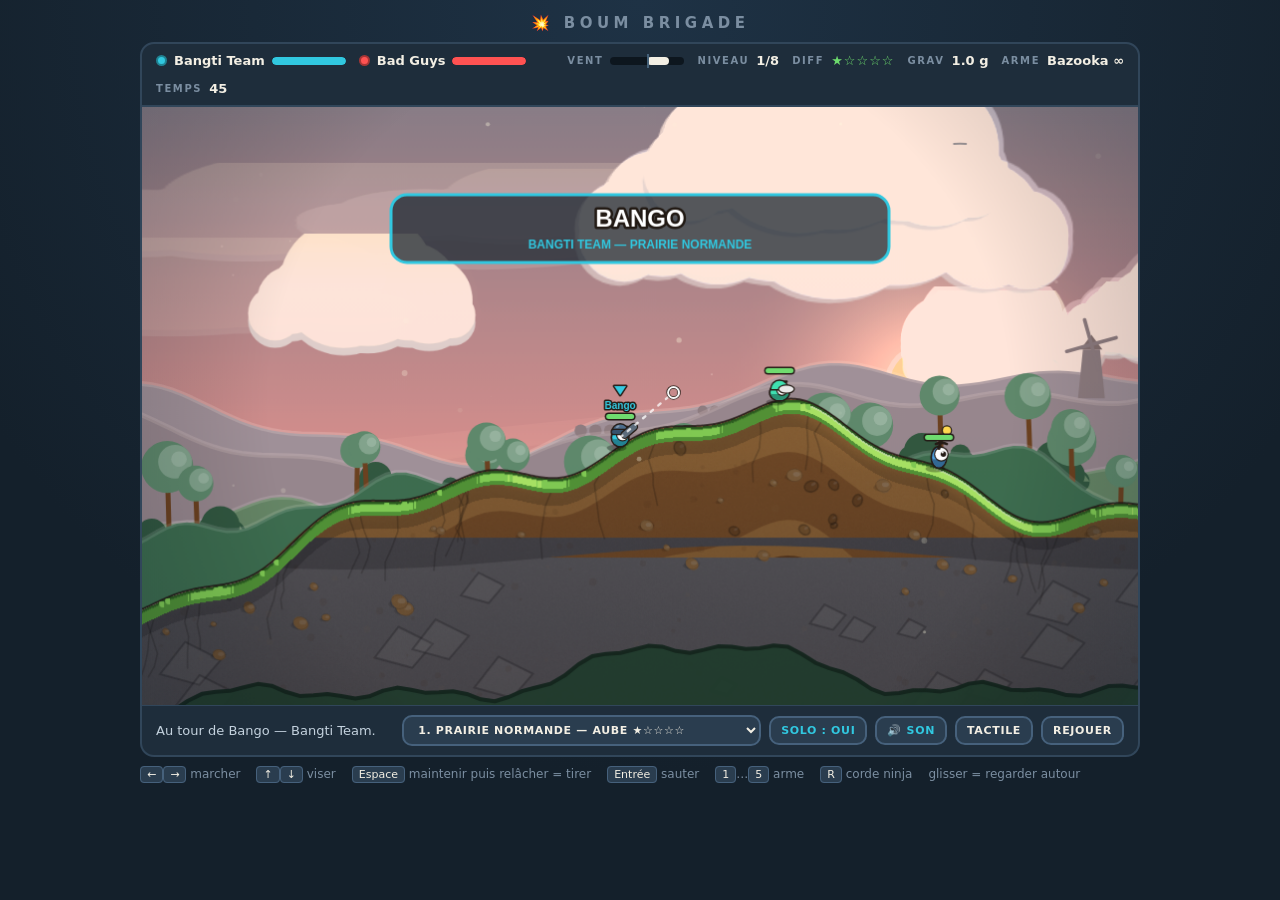
==== boumbrigade/index.html @ 9252a257 "feat: add Boum Brigade artillery game under /boumbrigade" ====
<!DOCTYPE html>
<html lang="fr">
<head>
<meta charset="utf-8">
<meta name="viewport" content="width=device-width, initial-scale=1, maximum-scale=1, user-scalable=no">
<title>Boum Brigade — artillerie tour par tour</title>
<style>
  :root{
    --fond:#14202b; --ardoise:#1e2d3b; --bord:#31465a; --craie:#f3efe4; --gris:#7b8ea1;
    --cyan:#31c8e0; --corail:#ff5252; --ambre:#ffc93c;
  }
  *{box-sizing:border-box;margin:0;padding:0;-webkit-tap-highlight-color:transparent}
  body{background:radial-gradient(circle at 50% 0%,#1e3245,#14202b 70%);color:var(--craie);
    font-family:"Trebuchet MS",ui-rounded,"Segoe UI",system-ui,sans-serif;display:flex;flex-direction:column;
    align-items:center;min-height:100vh;padding:14px;gap:10px;overflow-x:hidden}
  h1{font-size:15px;font-weight:800;letter-spacing:.3em;text-transform:uppercase;color:var(--gris)}
  #cadre{width:min(1000px,100%)}
  #hud{display:flex;align-items:center;gap:13px;flex-wrap:wrap;background:var(--ardoise);
    border:2px solid var(--bord);border-radius:14px 14px 0 0;padding:9px 14px;font-size:13px;font-weight:700}
  .bloc{display:flex;align-items:center;gap:7px}
  .pastille{width:11px;height:11px;border-radius:50%;border:2px solid rgba(0,0,0,.35)}
  .vie{width:74px;height:8px;background:#0d161e;border-radius:6px;overflow:hidden}
  .vie i{display:block;height:100%;border-radius:6px;transition:width .25s}
  .sep{flex:1}
  .etiq{color:var(--gris);text-transform:uppercase;font-size:10px;letter-spacing:.16em;font-weight:700}
  #vent-jauge{width:74px;height:8px;background:#0d161e;border-radius:6px;position:relative}
  #vent-barre{position:absolute;top:0;bottom:0;background:var(--craie);width:0;border-radius:6px}
  #vent-jauge::after{content:"";position:absolute;left:50%;top:-3px;bottom:-3px;width:2px;background:#456179}
  canvas#jeu{display:block;width:100%;height:auto;border:2px solid var(--bord);border-top:none;
    background:#8fd8f2;touch-action:none;cursor:crosshair}
  #annonce{margin-top:-1px;background:var(--ardoise);border:2px solid var(--bord);border-top:none;
    border-radius:0 0 14px 14px;padding:9px 14px;font-size:13px;color:#c4d2de;display:flex;
    justify-content:space-between;align-items:center;gap:10px;flex-wrap:wrap}
  button,select{font:inherit;font-size:11px;font-weight:800;letter-spacing:.06em;text-transform:uppercase;
    background:#2a3d4f;color:var(--craie);border:2px solid #46617c;border-radius:10px;padding:6px 10px;
    cursor:pointer;white-space:nowrap}
  button:hover,select:hover{background:#365068}
  button:focus-visible,select:focus-visible{outline:3px solid var(--cyan);outline-offset:2px}
  #b-suivant{background:#1f6b46;border-color:#3fd08a;display:none}
  #b-suivant.on{display:inline-block}
  #tactile{display:none;width:min(1000px,100%);gap:8px;justify-content:space-between;align-items:flex-end}
  #tactile.on{display:flex}
  .grappe{display:flex;gap:8px}
  .tche{width:58px;height:58px;display:grid;place-items:center;font-size:20px;background:var(--ardoise);
    border:2px solid var(--bord);border-radius:14px;color:var(--craie);user-select:none;cursor:pointer}
  .tche:active,.tche.presse{background:#365068;border-color:#6c8ca8}
  #b-feu{width:88px;height:88px;border-radius:50%;border-color:#8f3a3a;background:#4a2029;font-size:12px;
    font-weight:800;letter-spacing:.12em}
  #b-feu.presse{background:var(--corail);color:#14202b;border-color:#ffb0b0}
  #b-arme{width:auto;padding:0 14px;font-size:12px;font-weight:800}
  #aide{display:flex;gap:16px;flex-wrap:wrap;font-size:12px;color:var(--gris);width:min(1000px,100%)}
  kbd{background:#2a3d4f;color:var(--craie);border:1px solid #46617c;border-radius:4px;padding:1px 6px;font:inherit;font-size:11px}
  @media (max-width:700px){#aide{display:none}h1{font-size:12px}}
</style>
</head>
<body>
<h1>💥 Boum Brigade</h1>
<div id="cadre">
  <div id="hud">
    <div class="bloc"><span class="pastille" style="background:var(--cyan)"></span><span>Bangti Team</span>
      <span class="vie"><i id="vie-a" style="width:100%;background:var(--cyan)"></i></span></div>
    <div class="bloc"><span class="pastille" style="background:var(--corail)"></span><span>Bad Guys</span>
      <span class="vie"><i id="vie-b" style="width:100%;background:var(--corail)"></i></span></div>
    <span class="sep"></span>
    <div class="bloc"><span class="etiq">Vent</span><span id="vent-jauge"><b id="vent-barre"></b></span></div>
    <div class="bloc"><span class="etiq">Niveau</span><span id="niv-nom">1/8</span></div>
    <div class="bloc"><span class="etiq">Diff</span><span id="diff" style="letter-spacing:1px">★</span></div>
    <div class="bloc"><span class="etiq">Grav</span><span id="grav">1.0 g</span></div>
    <div class="bloc"><span class="etiq">Arme</span><span id="arme">Bazooka ∞</span></div>
    <div class="bloc"><span class="etiq">Temps</span><span id="chrono">45</span></div>
  </div>
  <canvas id="jeu" width="1000" height="600"></canvas>
  <div id="annonce">
    <span id="message">Au tour des Bangti Team.</span>
    <span style="display:flex;gap:8px;align-items:center">
      <select id="s-niveau" title="Niveau"></select>
      <button id="b-suivant">Niveau suivant →</button>
      <button id="b-solo">Solo : oui</button>
      <button id="b-son">🔊 Son</button>
      <button id="b-tactile">Tactile</button>
      <button id="rejouer">Rejouer</button>
    </span>
  </div>
</div>
<div id="tactile">
  <div class="grappe"><div class="tche" data-t="ArrowLeft">◀</div><div class="tche" data-t="ArrowRight">▶</div></div>
  <div class="grappe" style="align-items:center">
    <div class="tche" data-t="Enter">⤒</div><div class="tche" id="b-corde">⚓</div><div class="tche" id="b-arme">Arme</div>
  </div>
  <div class="grappe" style="align-items:center">
    <div style="display:grid;gap:8px"><div class="tche" data-t="ArrowUp">▲</div><div class="tche" data-t="ArrowDown">▼</div></div>
    <div class="tche" id="b-feu">Feu</div>
  </div>
</div>
<div id="aide">
  <span><kbd>←</kbd><kbd>→</kbd> marcher</span><span><kbd>↑</kbd><kbd>↓</kbd> viser</span>
  <span><kbd>Espace</kbd> maintenir puis relâcher = tirer</span><span><kbd>Entrée</kbd> sauter</span>
  <span><kbd>1</kbd>…<kbd>5</kbd> arme</span><span><kbd>R</kbd> corde ninja</span>
  <span>glisser = regarder autour</span>
</div>

<script>
// =====================================================================
//  MONDE & VUE
// =====================================================================
const WL = 2400, WH = 900, VW = 1000, VH = 600;
const cvs = document.getElementById('jeu');
const ctx = cvs.getContext('2d');
const cam = {x: 700, y: 500, z: 1, cx: 700, cy: 500, cz: 1, secousse: 0};
let libre = null;
const proj = (x, y) => [(x - cam.x) * cam.z + VW / 2, (y - cam.y) * cam.z + VH / 2];

let G = 950;                 // gravité du niveau en cours
let LUM = {x: .78, y: -.63}; // direction du soleil, dicte tout l'éclairage
let C = {};                  // palette du biome, remplie par chargerNiveau()

// =====================================================================
//  SON — synthèse procédurale (aucun fichier externe).
//  Le contexte audio ne peut démarrer qu'après un geste de l'utilisateur ;
//  on l'ouvre paresseusement au premier son joué.
// =====================================================================
const Son = {
  ac: null, master: null, actif: true,
  init() {
    if (this.ac) return;
    const AC = window.AudioContext || window.webkitAudioContext;
    if (!AC) { this.actif = false; return; }
    this.ac = new AC();
    this.master = this.ac.createGain();
    this.master.gain.value = .5;
    this.master.connect(this.ac.destination);
  },
  reprendre() { if (this.ac && this.ac.state === 'suspended') this.ac.resume(); },
  // brique de base : un oscillateur avec enveloppe et glissando de fréquence
  ton(f0, f1, dur, type = 'sine', vol = .3, delai = 0) {
    if (!this.actif || !this.ac) return;
    const t = this.ac.currentTime + delai;
    const o = this.ac.createOscillator(), g = this.ac.createGain();
    o.type = type; o.frequency.setValueAtTime(f0, t);
    o.frequency.exponentialRampToValueAtTime(Math.max(1, f1), t + dur);
    g.gain.setValueAtTime(0, t);
    g.gain.linearRampToValueAtTime(vol, t + Math.min(.01, dur * .2));
    g.gain.exponentialRampToValueAtTime(.0001, t + dur);
    o.connect(g); g.connect(this.master);
    o.start(t); o.stop(t + dur + .02);
  },
  // bruit filtré : souffle, impact, explosion
  bruit(dur, coupe, vol = .3, type = 'lowpass', delai = 0) {
    if (!this.actif || !this.ac) return;
    const t = this.ac.currentTime + delai;
    const n = Math.floor(this.ac.sampleRate * dur);
    const buf = this.ac.createBuffer(1, n, this.ac.sampleRate);
    const d = buf.getChannelData(0);
    for (let i = 0; i < n; i++) d[i] = (Math.random() * 2 - 1) * (1 - i / n);
    const src = this.ac.createBufferSource(); src.buffer = buf;
    const f = this.ac.createBiquadFilter(); f.type = type; f.frequency.value = coupe;
    const g = this.ac.createGain();
    g.gain.setValueAtTime(vol, t);
    g.gain.exponentialRampToValueAtTime(.0001, t + dur);
    src.connect(f); f.connect(g); g.connect(this.master);
    src.start(t); src.stop(t + dur);
  },
  // --- effets nommés ---
  tir() { this.ton(320, 90, .18, 'sawtooth', .28); this.bruit(.22, 900, .3); },
  explosion() {
    this.bruit(.5, 400, .5); this.bruit(.35, 130, .45, 'lowpass', .02);
    this.ton(120, 40, .5, 'sine', .35);
  },
  touche() { this.ton(200, 520, .1, 'square', .22); this.ton(520, 180, .12, 'square', .18, .05); },
  ko() { this.ton(300, 60, .5, 'sawtooth', .3); this.ton(150, 40, .6, 'sine', .25, .1); },
  saut() { this.ton(260, 520, .14, 'sine', .22); },
  atterri() { this.bruit(.12, 300, .25); },
  corde() { this.ton(180, 700, .12, 'triangle', .2); },
  rate() { this.ton(300, 250, .18, 'triangle', .16); this.ton(250, 200, .2, 'triangle', .14, .12); },
  caisse() { this.ton(660, 990, .1, 'sine', .22); this.ton(990, 1320, .1, 'sine', .2, .09); },
  clic() { this.ton(700, 700, .04, 'square', .12); },
  fanfare() {
    [523, 659, 784, 1047].forEach((f, i) => this.ton(f, f, .18, 'square', .22, i * .12));
    this.ton(1047, 1047, .4, 'square', .18, .5);
  },
  defaite() { [392, 349, 294].forEach((f, i) => this.ton(f, f, .3, 'triangle', .22, i * .18)); },
};

const bCan = document.createElement('canvas');
bCan.width = VW / 2; bCan.height = VH / 2;
const bctx = bCan.getContext('2d');

// =====================================================================
//  LES NIVEAUX
//  Chaque niveau est une donnée complète : palette, heure, gravité,
//  végétation, fond de carte, et surtout `err` — la maladresse de l'IA,
//  qui se resserre à mesure qu'on progresse.
// =====================================================================
const NIVEAUX = [
  {
    nom: 'Prairie normande', moment: 'aube', g: 950, err: .085, diff: 1, props: 'campagne', texture: 'prairie',
    lum: {x: .88, y: -.42}, ombre: 17,
    ciel: ['#2b4a72', '#b06a7a', '#ffcf9a'], voile: 'rgba(255,190,160,.30)',
    astre: {type: 'soleil', x: 810, y: 300, r: 34, c: '#ffdb8a', halo: 'rgba(255,190,120,.75)'},
    etoiles: .35, nuages: 11, nuageT: '#ffe6d0',
    loin1: '#5d6f8f', loin2: '#4d5f7d', col1: '#4a7a58', col2: '#3c6b4c',
    terre: '#c98d48', terre2: '#a56a33', terre3: '#7d4b23', roche: '#7d7f88', roche2: '#61636c',
    surf: {corps: '#4f8f33', clair: '#a5e061', std: '#7ec850', encre: '#2a5a1e', touffes: true},
    decor: 'arbres', fond: 'eau', eau: '#3f7fa8', part: 'pollen', teinte: ['rgba(255,180,140,.16)', 'rgba(90,130,190,.10)'],
  },
  {
    nom: 'Savane du Kenya', moment: 'jour', g: 950, err: .07, diff: 1, props: 'girafes', texture: 'savane',
    lum: {x: .35, y: -.94}, ombre: 8,
    ciel: ['#2f9fd8', '#8fd0ee', '#e8dfae'], voile: 'rgba(230,220,170,.28)',
    astre: {type: 'soleil', x: 700, y: 90, r: 40, c: '#fff6c9', halo: 'rgba(255,242,180,.8)'},
    etoiles: 0, nuages: 7, nuageT: '#ffffff',
    loin1: '#9fae8a', loin2: '#8a9a76', col1: '#b8a95e', col2: '#9c8f4c',
    terre: '#cf9a4e', terre2: '#ab7235', terre3: '#824f24', roche: '#8f8a78', roche2: '#726e5f',
    surf: {corps: '#9c8f3c', clair: '#d8c760', std: '#b8a94a', encre: '#5c5320', touffes: true},
    decor: 'acacias', fond: 'eau', eau: '#3fa8b8', part: 'pollen', teinte: ['rgba(255,240,180,.14)', 'rgba(200,160,80,.10)'],
  },
  {
    nom: 'Sahara', moment: 'crépuscule', g: 950, err: .058, diff: 2, props: 'pyramides', texture: 'dune',
    lum: {x: -.86, y: -.5}, ombre: 18,
    ciel: ['#3a2a5e', '#c25a4e', '#ffb463'], voile: 'rgba(255,160,110,.32)',
    astre: {type: 'soleil', x: 180, y: 330, r: 44, c: '#ffb055', halo: 'rgba(255,120,70,.7)'},
    etoiles: .5, nuages: 5, nuageT: '#ffc9a0',
    loin1: '#6b4a63', loin2: '#5a3d54', col1: '#a86b48', col2: '#8e563a',
    terre: '#e0b56a', terre2: '#c08f47', terre3: '#94682f', roche: '#8a7560', roche2: '#6d5b4a',
    surf: {corps: '#c89a52', clair: '#f0d38c', std: '#dfba6e', encre: '#7a5427', touffes: false},
    decor: 'cactus', fond: 'sable', eau: '#c9a35e', part: 'sable', teinte: ['rgba(255,150,90,.18)', 'rgba(120,70,140,.12)'],
  },
  {
    nom: 'Jungle amazonienne', moment: 'jour', g: 950, err: .046, diff: 2, props: 'temple', texture: 'jungle',
    lum: {x: .2, y: -.98}, ombre: 7,
    ciel: ['#2c93c4', '#7fc9d8', '#c9e8d0'], voile: 'rgba(160,220,190,.30)',
    astre: {type: 'soleil', x: 620, y: 80, r: 38, c: '#fffce0', halo: 'rgba(255,250,200,.7)'},
    etoiles: 0, nuages: 9, nuageT: '#eafff4',
    loin1: '#5f8f7a', loin2: '#4d7a66', col1: '#2f7a3e', col2: '#256333',
    terre: '#a87848', terre2: '#8a5c33', terre3: '#634024', roche: '#6f7a6a', roche2: '#586254',
    surf: {corps: '#2f7f38', clair: '#77d060', std: '#4aa544', encre: '#134a1c', touffes: true},
    decor: 'jungle', fond: 'eau', eau: '#2f8f78', part: 'pollen', teinte: ['rgba(140,255,190,.12)', 'rgba(40,110,80,.14)'],
  },
  {
    nom: 'Toundra arctique', moment: 'nuit', g: 950, err: .036, diff: 3, props: 'icebergs', texture: 'glace',
    lum: {x: .5, y: -.86}, ombre: 10,
    ciel: ['#050e22', '#0e2246', '#1e3d63'], voile: 'rgba(120,180,220,.18)',
    astre: {type: 'lune', x: 780, y: 130, r: 32, c: '#e8f2ff', halo: 'rgba(180,215,255,.55)'},
    etoiles: 1, aurore: true, nuages: 4, nuageT: '#8fa8c8',
    loin1: '#2e4668', loin2: '#26395a', col1: '#7fa8c0', col2: '#6890ab',
    terre: '#7a8fa8', terre2: '#5f748a', terre3: '#465a72', roche: '#4a5a6e', roche2: '#3a4858',
    surf: {corps: '#c8dcf0', clair: '#ffffff', std: '#e2eefb', encre: '#5d7d9c', touffes: false},
    decor: 'sapins', fond: 'eau', eau: '#2a5a80', part: 'neige', teinte: ['rgba(90,150,255,.18)', 'rgba(20,40,80,.20)'],
  },
  {
    nom: 'Volcan d’Islande', moment: 'crépuscule', g: 950, err: .028, diff: 4, props: 'volcan', texture: 'basalte',
    lum: {x: -.6, y: -.8}, ombre: 12,
    ciel: ['#1a1420', '#4a2438', '#8a3a30'], voile: 'rgba(160,70,50,.28)',
    astre: {type: 'soleil', x: 260, y: 280, r: 30, c: '#ff8a4a', halo: 'rgba(255,90,40,.6)'},
    etoiles: .6, nuages: 8, nuageT: '#9a6a6a', cendre: true,
    loin1: '#3a2e3a', loin2: '#2e242e', col1: '#3f3238', col2: '#33282e',
    terre: '#5a4a48', terre2: '#463a38', terre3: '#332a28', roche: '#4a4246', roche2: '#383034',
    surf: {corps: '#3a3030', clair: '#6a5450', std: '#4e4040', encre: '#1a1414', touffes: false},
    decor: 'rochers', fond: 'lave', eau: '#ff6a2a', part: 'cendre', teinte: ['rgba(255,120,60,.16)', 'rgba(60,20,30,.22)'],
  },
  {
    nom: 'Mer de la Tranquillité', moment: 'nuit', g: 160, err: .02, diff: 4, props: 'lune', texture: 'regolithe',
    lum: {x: .74, y: -.67}, ombre: 20,
    ciel: ['#000000', '#04060e', '#0a0e18'], voile: 'rgba(30,40,60,.10)',
    astre: {type: 'terre', x: 760, y: 150, r: 46, c: '#4a8fd0', halo: 'rgba(90,150,220,.35)'},
    etoiles: 1.4, nuages: 0, nuageT: '#fff',
    loin1: '#2a2a30', loin2: '#22222a', col1: '#3a3a42', col2: '#2e2e36',
    terre: '#9a9a9e', terre2: '#7c7c82', terre3: '#5e5e64', roche: '#6a6a70', roche2: '#54545a',
    surf: {corps: '#8e8e94', clair: '#d4d4da', std: '#adadb4', encre: '#3e3e46', touffes: false},
    decor: 'rochers', fond: 'vide', eau: null, part: 'aucun', teinte: ['rgba(120,150,220,.10)', 'rgba(0,0,0,.25)'],
  },
  {
    nom: 'Valles Marineris', moment: 'aube', g: 370, err: .012, diff: 5, props: 'mars', texture: 'oxyde',
    lum: {x: .9, y: -.38}, ombre: 19,
    ciel: ['#3a2418', '#8a5030', '#d4915a'], voile: 'rgba(220,150,100,.26)',
    astre: {type: 'soleil', x: 830, y: 320, r: 24, c: '#ffe0b0', halo: 'rgba(255,190,140,.5)'},
    etoiles: .55, lunes: true, nuages: 3, nuageT: '#d8a074',
    loin1: '#7a4a34', loin2: '#663c2a', col1: '#8e4e30', col2: '#763f26',
    terre: '#b85a34', terre2: '#96462a', terre3: '#6e3220', roche: '#7a4436', roche2: '#5e3428',
    surf: {corps: '#a04a2c', clair: '#e08a5a', std: '#c06840', encre: '#4e2014', touffes: false},
    decor: 'rochers', fond: 'vide', eau: null, part: 'poussiere', teinte: ['rgba(255,150,90,.16)', 'rgba(80,30,20,.20)'],
  },
];

let niveau = 0;

// =====================================================================
//  TERRAIN
// =====================================================================
const tCan = document.createElement('canvas');
tCan.width = WL; tCan.height = WH;
const tctx = tCan.getContext('2d');
const silCan = document.createElement('canvas');
silCan.width = WL; silCan.height = WH;
const sctx = silCan.getContext('2d');
const bgCan = document.createElement('canvas');
bgCan.width = WL; bgCan.height = WH;
const gctx = bgCan.getContext('2d');
const tmpCan = document.createElement('canvas');
const qctx = tmpCan.getContext('2d');
const tmpCan2 = document.createElement('canvas');   // travail plein-écran pour le glow de surface

const masque = new Uint8Array(WL * WH);
const sommet = new Int16Array(WL);

// Coordonnées tronquées : un index fractionnaire renverrait undefined, donc « du vide ».
const solide = (x, y) => {
  x |= 0; y |= 0;
  return x >= 0 && x < WL && y >= 0 && y < WH && masque[y * WL + x] === 1;
};

let montagnes = [], collines = [], collines2 = [], avantPlan = [], plantes = [], buissons = [], props = [];
let nuages = [], cirrus = [], oiseaux = [], grains = [], etoiles = [], vignettes = [];

const bruit = (x, p, e) =>
  1 * Math.sin(x / (190 * e) + p[0]) + .6 * Math.sin(x / (83 * e) + p[1])
  + .3 * Math.sin(x / (37 * e) + p[2]) + .12 * Math.sin(x / (13 * e) + p[3]);

function faireNuage(large, haut, bouffees) {
  const c = document.createElement('canvas');
  c.width = large; c.height = haut;
  const k = c.getContext('2d');
  const cercles = [];
  for (let i = 0; i < bouffees; i++) {
    const t = i / (bouffees - 1), bosse = Math.sin(t * Math.PI);
    cercles.push([large * (.13 + t * .74) + (Math.random() - .5) * large * .06,
                  haut * (.66 - bosse * .3) + (Math.random() - .5) * haut * .08,
                  haut * (.2 + bosse * .24) * (.75 + Math.random() * .5)]);
  }
  const galettes = () => {
    k.beginPath();
    cercles.forEach(([x, y, r]) => { k.moveTo(x + r, y); k.arc(x, y, r, 0, 7); });
    k.rect(large * .12, haut * .5, large * .76, haut * .2);
    k.fill();
  };
  k.fillStyle = '#c9dbe8'; k.save(); k.translate(0, haut * .06); galettes(); k.restore();
  k.fillStyle = '#ffffff'; galettes();
  k.globalCompositeOperation = 'source-atop';
  const lum = k.createLinearGradient(0, 0, 0, haut);
  lum.addColorStop(0, 'rgba(255,250,225,.9)'); lum.addColorStop(.5, 'rgba(255,255,255,0)');
  k.fillStyle = lum; k.fillRect(0, 0, large, haut);
  k.globalCompositeOperation = 'source-over';
  return c;
}

function genererDecor() {
  const p = () => Array.from({length: 4}, () => Math.random() * 7);
  const p1 = p(), p2 = p(), p3 = p(), p4 = p();
  montagnes = []; collines = []; collines2 = []; avantPlan = [];
  for (let x = 0; x <= WL; x += 10) {
    montagnes.push([x, 400 + 80 * bruit(x, p1, 2.8)]);
    collines2.push([x, 500 + 60 * bruit(x, p4, 1.9)]);
    collines.push([x, 580 + 50 * bruit(x, p2, 1.3)]);
  }
  for (let x = 0; x <= WL * 1.5; x += 14) avantPlan.push([x, 24 * bruit(x, p3, .8)]);

  const hc = x => 580 + 50 * bruit(x, p2, 1.3);
  plantes = []; buissons = [];
  const nb = C.decor === 'aucun' ? 0 : C.decor === 'jungle' ? 46 : C.decor === 'rochers' ? 30 : 34;
  for (let i = 0; i < nb; i++) {
    const x = Math.random() * WL;
    plantes.push({x, y: hc(x), h: 26 + Math.random() * 26, l: 16 + Math.random() * 12, t: Math.random() * 7, v: Math.random()});
  }
  if (C.decor !== 'aucun' && C.decor !== 'rochers')
    for (let i = 0; i < 40; i++) { const x = Math.random() * WL; buissons.push({x, y: hc(x) + 4, r: 8 + Math.random() * 12}); }

  if (!vignettes.length)
    vignettes = [faireNuage(300, 150, 9), faireNuage(240, 120, 7), faireNuage(360, 140, 11), faireNuage(210, 130, 6)];
  nuages = Array.from({length: C.nuages}, () => {
    const e = .45 + Math.random() * 1.05;
    return {x: Math.random() * WL * 1.3 - 150, y: 40 + Math.random() * 240, e,
      img: vignettes[Math.random() * vignettes.length | 0],
      v: (5 + Math.random() * 9) * (.6 + e * .4), a: .7 + Math.random() * .3, par: .06 + e * .07};
  });
  // cirrus : très haut, très lents, étirés — ils creusent le ciel
  cirrus = Array.from({length: C.nuages ? 6 : 0}, () => ({
    x: Math.random() * WL * 1.3 - 150, y: 30 + Math.random() * 120,
    e: 1.7 + Math.random() * 1.8, img: vignettes[Math.random() * vignettes.length | 0],
    v: 2 + Math.random() * 3, a: .10 + Math.random() * .12}));

  // silhouettes caractéristiques du biome, posées sur la ligne d'horizon
  const hm = x => 400 + 80 * bruit(x, p1, 2.8);
  props = [];
  const N = {campagne: 7, girafes: 9, pyramides: 6, temple: 4, icebergs: 8, volcan: 3, lune: 5, mars: 7}[C.props] || 0;
  for (let i = 0; i < N; i++) {
    const x = 120 + Math.random() * (WL - 240);
    props.push({x, y: hm(x) + 30, s: .75 + Math.random() * .6, v: Math.random(), t: Math.random() * 7});
  }

  etoiles = C.etoiles ? Array.from({length: Math.round(150 * C.etoiles)},
    () => ({x: Math.random() * WL, y: Math.random() * 420, r: Math.random() * 1.4 + .3, s: Math.random() * 6})) : [];
  oiseaux = (C.fond === 'vide' || C.moment === 'nuit') ? [] :
    Array.from({length: 7}, () => ({x: Math.random() * WL, y: 110 + Math.random() * 150, v: 18 + Math.random() * 26, p: Math.random() * 9}));
  grains = C.part === 'aucun' ? [] : Array.from({length: C.part === 'neige' ? 110 : 70},
    () => ({x: Math.random() * WL, y: 200 + Math.random() * 620, r: 1 + Math.random() * 2.2, p: Math.random() * 9, v: 4 + Math.random() * 12}));
}

function contour(c, h, dy = 0) {
  c.beginPath(); c.moveTo(0, WH);
  for (let x = 0; x < WL; x++) c.lineTo(x, h[x] + dy);
  c.lineTo(WL, WH); c.closePath();
}

function genererTerrain() {
  masque.fill(0);
  const ph = Array.from({length: 5}, () => Math.random() * 7);
  const h = new Float32Array(WL);
  // sur la Lune et Mars, le relief est plus tourmenté : cratères et canyons
  const ampli = C.fond === 'vide' ? 105 : 75;
  for (let x = 0; x < WL; x++)
    h[x] = Math.max(250, Math.min(WH - 90, 630 + ampli * bruit(x, ph, 1.9) + 65 * Math.sin(x / 700 + ph[4])));

  sctx.setTransform(1, 0, 0, 1, 0, 0);
  sctx.globalCompositeOperation = 'source-over';
  sctx.clearRect(0, 0, WL, WH);
  sctx.fillStyle = C.encre; contour(sctx, h); sctx.fill();

  gctx.setTransform(1, 0, 0, 1, 0, 0);
  gctx.clearRect(0, 0, WL, WH);
  gctx.save(); contour(gctx, h, 4); gctx.clip();
  gctx.fillStyle = C.terre3; gctx.fillRect(0, 0, WL, WH);
  gctx.fillStyle = 'rgba(0,0,0,.28)';
  for (let i = 0; i < 12; i++) {
    const b = 240 + i * 62, f = Math.random() * 7;
    gctx.beginPath(); gctx.moveTo(0, b);
    for (let x = 0; x <= WL; x += 26) gctx.lineTo(x, b + 16 * Math.sin(x / 210 + f));
    for (let x = WL; x >= 0; x -= 26) gctx.lineTo(x, b + 24 + 16 * Math.sin(x / 210 + f));
    gctx.closePath(); gctx.fill();
  }
  for (let i = 0; i < 300; i++) {
    const x = Math.random() * WL, y = 250 + Math.random() * (WH - 250);
    gctx.fillStyle = 'rgba(255,255,255,.05)';
    gctx.beginPath(); gctx.arc(x, y, 2 + Math.random() * 7, 0, 7); gctx.fill();
  }
  gctx.restore();

  tctx.setTransform(1, 0, 0, 1, 0, 0);
  tctx.globalCompositeOperation = 'source-over';
  tctx.filter = 'none';
  tctx.clearRect(0, 0, WL, WH);
  tctx.save(); contour(tctx, h); tctx.clip();

  tctx.fillStyle = C.terre; tctx.fillRect(0, 0, WL, WH);
  bande(tctx, h, 46, 130, C.terre2);
  bande(tctx, h, 150, 260, C.terre3);
  tctx.fillStyle = C.roche; tctx.fillRect(0, 720, WL, WH - 720);
  tctx.fillStyle = C.roche2;
  tctx.beginPath(); tctx.moveTo(0, 720);
  for (let x = 0; x <= WL; x += 40) tctx.lineTo(x, 720 + 12 * Math.sin(x / 130));
  tctx.lineTo(WL, 720); tctx.lineTo(WL, 700); tctx.lineTo(0, 700); tctx.closePath(); tctx.fill();

  for (let i = 0; i < 34; i++) {
    const x = Math.random() * WL, y = 745 + Math.random() * 130, r = 14 + Math.random() * 26;
    tctx.fillStyle = 'rgba(255,255,255,.10)'; tctx.strokeStyle = 'rgba(30,34,40,.35)'; tctx.lineWidth = 2;
    tctx.beginPath();
    tctx.moveTo(x, y - r * .6); tctx.lineTo(x + r, y - r * .1); tctx.lineTo(x + r * .4, y + r * .6);
    tctx.lineTo(x - r * .7, y + r * .3); tctx.closePath(); tctx.fill(); tctx.stroke();
  }
  for (let i = 0; i < 190; i++) {
    const x = Math.random() * WL, y = 300 + Math.random() * 400, r = 3 + Math.random() * 7;
    tctx.fillStyle = 'rgba(0,0,0,.18)'; tctx.strokeStyle = 'rgba(0,0,0,.28)'; tctx.lineWidth = 1.6;
    tctx.beginPath(); tctx.ellipse(x, y, r, r * .78, Math.random() * 3, 0, 7); tctx.fill(); tctx.stroke();
    tctx.fillStyle = 'rgba(255,255,255,.16)';
    tctx.beginPath(); tctx.ellipse(x + r * .3, y - r * .32, r * .38, r * .22, -.5, 0, 7); tctx.fill();
  }
  if (C.fond === 'vide')                       // petits cratères fossiles, Lune et Mars
    for (let i = 0; i < 90; i++) {
      const x = Math.random() * WL, y = 300 + Math.random() * 450, r = 8 + Math.random() * 26;
      tctx.strokeStyle = 'rgba(255,255,255,.13)'; tctx.lineWidth = 2.5;
      tctx.beginPath(); tctx.arc(x, y, r, 0, 7); tctx.stroke();
      tctx.fillStyle = 'rgba(0,0,0,.16)';
      tctx.beginPath(); tctx.arc(x, y, r * .82, 0, 7); tctx.fill();
    }
  else
    for (let i = 0; i < 70; i++) {              // racines, uniquement là où ça pousse
      let x = Math.random() * WL, y = h[Math.round(x) % WL] + 12;
      tctx.strokeStyle = 'rgba(0,0,0,.22)'; tctx.lineWidth = 1.6; tctx.lineCap = 'round';
      tctx.beginPath(); tctx.moveTo(x, y);
      for (let k = 0; k < 4; k++) { x += (Math.random() - .5) * 16; y += 9 + Math.random() * 12; tctx.lineTo(x, y); }
      tctx.stroke();
    }

  texturerMatiere(h);
  profondeur(h);
  tctx.restore();

  ombreGlobale();
  for (let x = 0; x < WL; x++) {
    const y0 = Math.round(h[x]);
    for (let y = y0; y < WH; y++) masque[y * WL + x] = 1;
  }
  habiller(0, WL, true);
}

// Donne du volume à la masse de terre : une ombre ambiante qui s'accumule
// vers l'intérieur (occlusion), et un léger éclaircissement juste sous la surface
// exposée, comme la lumière qui rase le sol. C'est ce qui enlève l'aspect « à plat ».
function profondeur(h) {
  // grande ombre ambiante en bas de la masse (le fond est toujours plus sombre)
  const amb = tctx.createLinearGradient(0, 300, 0, WH);
  amb.addColorStop(0, 'rgba(0,0,0,0)');
  amb.addColorStop(1, C.fond === 'vide' ? 'rgba(0,0,0,.5)' : 'rgba(20,10,4,.4)');
  tctx.fillStyle = amb; tctx.fillRect(0, 300, WL, WH - 300);

  // bande de lumière juste sous la surface (subsurface glow) : on prend la
  // silhouette pleine, on la décale vers le bas et on l'additionne en ne gardant
  // que le liseré supérieur — une seule opération au lieu de 2400 dégradés.
  tctx.save();
  tctx.globalCompositeOperation = 'lighter';
  tctx.globalAlpha = C.fond === 'vide' ? .12 : .16;
  tctx.filter = 'blur(3px)';
  tctx.fillStyle = C.fond === 'vide' ? '#ffffff' : '#ffe0a8';
  // on masque au liseré : silhouette moins elle-même décalée de 5px vers le bas
  const dcan = tmpCan2;
  dcan.width = WL; dcan.height = WH;
  const dc = dcan.getContext('2d');
  dc.setTransform(1, 0, 0, 1, 0, 0); dc.clearRect(0, 0, WL, WH);
  dc.drawImage(silCan, 0, 0);
  dc.globalCompositeOperation = 'destination-out';
  dc.drawImage(silCan, 0, 6);
  dc.globalCompositeOperation = 'source-in';
  dc.fillStyle = C.fond === 'vide' ? '#ffffff' : '#ffe0a8';
  dc.fillRect(0, 0, WL, WH);
  tctx.drawImage(dcan, 0, 0);
  tctx.restore();
  tctx.filter = 'none'; tctx.globalAlpha = 1; tctx.globalCompositeOperation = 'source-over';

  grainFin();
}

// Tuile de bruit fin, générée une fois, répétée sur toute la matière.
// C'est ce qui remplace les aplats lisses par une surface piquetée réaliste.
let motifGrain = null;
function grainFin() {
  if (!motifGrain) {
    const g = document.createElement('canvas');
    g.width = g.height = 160;
    const k = g.getContext('2d');
    const img = k.createImageData(160, 160);
    for (let i = 0; i < img.data.length; i += 4) {
      const c = Math.random() < .5 ? 0 : 255;
      img.data[i] = img.data[i + 1] = img.data[i + 2] = c;
      img.data[i + 3] = Math.random() * 16;      // très ténu, juste pour casser le lisse
    }
    k.putImageData(img, 0, 0);
    motifGrain = tctx.createPattern(g, 'repeat');
  }
  tctx.save();
  tctx.globalCompositeOperation = 'soft-light';   // plus doux qu'overlay, ne brûle pas les clairs
  tctx.globalAlpha = .6;
  tctx.fillStyle = motifGrain;
  tctx.fillRect(0, 0, WL, WH);
  tctx.restore();
  tctx.globalAlpha = 1; tctx.globalCompositeOperation = 'source-over';
}

function bande(c, h, d0, d1, couleur) {
  c.fillStyle = couleur;
  c.beginPath(); c.moveTo(0, h[0] + d0);
  for (let x = 0; x < WL; x += 8) c.lineTo(x, h[x] + d0 + 8 * Math.sin(x / 90));
  for (let x = WL - 1; x >= 0; x -= 8) c.lineTo(x, h[x] + d1 + 10 * Math.sin(x / 70 + 2));
  c.closePath(); c.fill();
}

// Motif de matière propre au biome, cuit une fois dans l'image du terrain.
// Ne touche jamais au masque de collision : purement décoratif, sous le clip.
function texturerMatiere(h) {
  const t = C.texture, sol = x => h[Math.max(0, Math.min(WL - 1, Math.round(x)))];
  tctx.lineCap = 'round'; tctx.lineJoin = 'round';

  if (t === 'dune') {                          // sable : rides éoliennes fines et serrées
    for (let i = 0; i < 520; i++) {
      const x = Math.random() * WL, y = sol(x) + 16 + Math.random() * (WH - sol(x) - 30), w = 24 + Math.random() * 80;
      const crete = -3 - Math.random() * 5;
      tctx.strokeStyle = `rgba(255,244,210,${.05 + Math.random() * .06})`; tctx.lineWidth = 1;
      tctx.beginPath(); tctx.moveTo(x, y); tctx.quadraticCurveTo(x + w / 2, y + crete, x + w, y); tctx.stroke();
      tctx.strokeStyle = `rgba(120,75,35,${.05 + Math.random() * .05})`;
      tctx.beginPath(); tctx.moveTo(x, y + 1.2); tctx.quadraticCurveTo(x + w / 2, y + crete + 2, x + w, y + 1.2); tctx.stroke();
    }
    grainsRoche(sol, 90, '#e8c477', .5);       // quelques cailloux affleurants
  } else if (t === 'glace') {                  // glace : fractures fines + plaques translucides
    for (let i = 0; i < 220; i++) {
      let x = Math.random() * WL, y = sol(x) + 12 + Math.random() * (WH - sol(x) - 26);
      tctx.strokeStyle = `rgba(190,230,255,${.05 + Math.random() * .07})`; tctx.lineWidth = .8;
      tctx.beginPath(); tctx.moveTo(x, y);
      for (let k = 0; k < 3 + Math.random() * 3; k++) { x += (Math.random() - .5) * 44; y += (Math.random() - .3) * 32; tctx.lineTo(x, y); }
      tctx.stroke();
    }
    for (let i = 0; i < 70; i++) {             // plaques de glace claires, à facettes
      const x = Math.random() * WL, y = sol(x) + 16 + Math.random() * 240, r = 10 + Math.random() * 26;
      tctx.fillStyle = 'rgba(215,242,255,.07)';
      tctx.beginPath();
      for (let k = 0; k < 5; k++) { const a = k / 5 * 7 + Math.random(); const rr = r * (.7 + Math.random() * .3); k ? tctx.lineTo(x + Math.cos(a) * rr, y + Math.sin(a) * rr * .6) : tctx.moveTo(x + Math.cos(a) * rr, y + Math.sin(a) * rr * .6); }
      tctx.closePath(); tctx.fill();
    }
  } else if (t === 'basalte') {               // roche volcanique : colonnes serrées + lave
    for (let i = 0; i < 340; i++) {
      const x = Math.random() * WL, y = 400 + Math.random() * (WH - 420), hh = 16 + Math.random() * 50;
      tctx.strokeStyle = `rgba(18,12,12,${.2 + Math.random() * .2})`; tctx.lineWidth = 1 + Math.random();
      tctx.beginPath(); tctx.moveTo(x, y); tctx.lineTo(x + (Math.random() - .5) * 5, y + hh); tctx.stroke();
      tctx.strokeStyle = 'rgba(120,110,110,.06)';
      tctx.beginPath(); tctx.moveTo(x + 1, y); tctx.lineTo(x + 1 + (Math.random() - .5) * 5, y + hh); tctx.stroke();
    }
    for (let i = 0; i < 40; i++) {             // veines incandescentes, avec halo
      let x = Math.random() * WL, y = 500 + Math.random() * (WH - 520);
      tctx.strokeStyle = `rgba(255,${90 + Math.random() * 70 | 0},30,.55)`; tctx.lineWidth = 1 + Math.random();
      tctx.beginPath(); tctx.moveTo(x, y);
      for (let k = 0; k < 5; k++) { x += (Math.random() - .5) * 40; y += (Math.random() - .5) * 24; tctx.lineTo(x, y); }
      tctx.stroke();
    }
  } else if (t === 'regolithe') {             // Lune : poussière très fine + impacts nets
    for (let i = 0; i < 1400; i++) {
      const x = Math.random() * WL, y = sol(x) + 5 + Math.random() * (WH - sol(x) - 10);
      tctx.fillStyle = Math.random() < .5 ? 'rgba(255,255,255,.06)' : 'rgba(0,0,0,.11)';
      tctx.fillRect(x, y, 1.2, 1.2);
    }
    for (let i = 0; i < 70; i++) {             // micro-cratères : ombre + bourrelet éclairé
      const x = Math.random() * WL, y = sol(x) + 12 + Math.random() * 220, r = 3 + Math.random() * 7;
      tctx.fillStyle = 'rgba(0,0,0,.16)'; tctx.beginPath(); tctx.arc(x, y, r, 0, 7); tctx.fill();
      tctx.strokeStyle = 'rgba(255,255,255,.12)'; tctx.lineWidth = 1.4;
      tctx.beginPath(); tctx.arc(x, y, r + .6, Math.atan2(LUM.y, LUM.x) - 1.3, Math.atan2(LUM.y, LUM.x) + 1.3); tctx.stroke();
      tctx.fillStyle = 'rgba(255,255,255,.08)';
      tctx.beginPath(); tctx.arc(x - LUM.x * r * .4, y - LUM.y * r * .4, r * .55, 0, 7); tctx.fill();
    }
  } else if (t === 'oxyde') {                 // Mars : strates ferreuses + poudre fine
    for (let i = 0; i < 26; i++) {
      const base = 340 + i * 22, teinte = 30 + (i % 3) * 18;
      tctx.fillStyle = `rgba(${150 + teinte},${60 + teinte * .4 | 0},${30},.09)`;
      tctx.beginPath(); tctx.moveTo(0, base);
      for (let x = 0; x <= WL; x += 30) tctx.lineTo(x, base + 8 * Math.sin(x / 180 + i));
      for (let x = WL; x >= 0; x -= 30) tctx.lineTo(x, base + 11 + 8 * Math.sin(x / 180 + i));
      tctx.closePath(); tctx.fill();
    }
    for (let i = 0; i < 900; i++) {
      const x = Math.random() * WL, y = sol(x) + 8 + Math.random() * (WH - sol(x) - 16);
      tctx.fillStyle = Math.random() < .5 ? 'rgba(255,180,120,.07)' : 'rgba(60,20,10,.10)';
      tctx.fillRect(x, y, 1.3, 1.3);
    }
    grainsRoche(sol, 60, '#8e4028', .5);
  } else if (t === 'jungle') {                // terre humide : mousse + radicelles + grains
    for (let i = 0; i < 420; i++) {
      const x = Math.random() * WL, y = sol(x) + 3 + Math.random() * 70;
      tctx.fillStyle = `rgba(90,145,60,${.04 + Math.random() * .06})`;
      tctx.beginPath(); tctx.arc(x, y, 1.5 + Math.random() * 4, 0, 7); tctx.fill();
    }
    for (let i = 0; i < 260; i++) {
      const x = Math.random() * WL, y = sol(x) + 10 + Math.random() * (WH - sol(x) - 20);
      tctx.fillStyle = Math.random() < .5 ? 'rgba(255,230,180,.05)' : 'rgba(40,25,12,.10)';
      tctx.fillRect(x, y, 1.4, 1.4);
    }
  } else if (t === 'savane') {                // terre sèche : craquelures + poussière
    for (let i = 0; i < 130; i++) {
      let x = Math.random() * WL, y = sol(x) + 8 + Math.random() * 140;
      tctx.strokeStyle = `rgba(60,40,20,${.1 + Math.random() * .08})`; tctx.lineWidth = .8;
      tctx.beginPath(); tctx.moveTo(x, y);
      const n = 3 + Math.random() * 2;
      for (let k = 0; k < n; k++) { const a = Math.random() * 7, l = 8 + Math.random() * 16; x += Math.cos(a) * l; y += Math.abs(Math.sin(a)) * l; tctx.lineTo(x, y); }
      tctx.stroke();
    }
    for (let i = 0; i < 400; i++) {
      const x = Math.random() * WL, y = sol(x) + 8 + Math.random() * (WH - sol(x) - 16);
      tctx.fillStyle = Math.random() < .5 ? 'rgba(200,165,110,.06)' : 'rgba(80,55,25,.08)';
      tctx.fillRect(x, y, 1.3, 1.3);
    }
  } else {                                    // prairie : mottes grasses + gravier + cailloux
    for (let i = 0; i < 380; i++) {
      const x = Math.random() * WL, y = sol(x) + 10 + Math.random() * (WH - sol(x) - 20);
      tctx.fillStyle = Math.random() < .5 ? 'rgba(90,60,30,.11)' : 'rgba(200,160,110,.07)';
      tctx.beginPath(); tctx.arc(x, y, 1.3 + Math.random() * 2.6, 0, 7); tctx.fill();
    }
    grainsRoche(sol, 70, '#b98a52', .5);
  }
}

// Cailloux volumétriques : un galet cerné, sa face éclairée et son ombre portée.
function grainsRoche(sol, n, couleur, prof) {
  for (let i = 0; i < n; i++) {
    const x = Math.random() * WL, y = sol(x) + 22 + Math.random() * (WH - sol(x) - 40) * prof, r = 3 + Math.random() * 6;
    tctx.fillStyle = 'rgba(0,0,0,.14)';       // ombre portée, côté opposé au soleil
    tctx.beginPath(); tctx.ellipse(x - LUM.x * 2, y + 2, r * 1.05, r * .5, 0, 0, 7); tctx.fill();
    tctx.fillStyle = couleur;
    tctx.beginPath(); tctx.ellipse(x, y, r, r * .78, Math.random(), 0, 7); tctx.fill();
    tctx.fillStyle = 'rgba(255,255,255,.22)';  // face éclairée
    tctx.beginPath(); tctx.ellipse(x + LUM.x * r * .3, y + LUM.y * r * .3, r * .45, r * .3, 0, 0, 7); tctx.fill();
    tctx.strokeStyle = 'rgba(0,0,0,.2)'; tctx.lineWidth = .8;
    tctx.beginPath(); tctx.ellipse(x, y, r, r * .78, 0, 0, 7); tctx.stroke();
  }
}

function ombreGlobale() {
  tctx.save();
  tctx.globalCompositeOperation = 'source-atop';
  tctx.globalAlpha = C.fond === 'vide' ? .5 : .26;   // sans atmosphère, les ombres sont dures
  tctx.filter = 'blur(' + (C.fond === 'vide' ? 2 : 7) + 'px)';
  tctx.drawImage(silCan, -Math.round(LUM.x * C.ombre), -Math.round(LUM.y * C.ombre));
  tctx.restore();
  tctx.filter = 'none'; tctx.globalAlpha = 1; tctx.globalCompositeOperation = 'source-over';
}

function ombreLocale(cx, cy, r) {
  const m = Math.ceil(r + 30);
  const x0 = Math.max(0, Math.round(cx) - m), y0 = Math.max(0, Math.round(cy) - m);
  const w = Math.min(WL, Math.round(cx) + m) - x0, hh = Math.min(WH, Math.round(cy) + m) - y0;
  if (w <= 0 || hh <= 0) return;
  tmpCan.width = w; tmpCan.height = hh;
  qctx.setTransform(1, 0, 0, 1, 0, 0);
  qctx.clearRect(0, 0, w, hh);
  qctx.filter = 'blur(' + (C.fond === 'vide' ? 2 : 6) + 'px)';
  qctx.drawImage(silCan, x0 + LUM.x * C.ombre, y0 + LUM.y * C.ombre, w, hh, 0, 0, w, hh);
  qctx.filter = 'none';
  qctx.globalCompositeOperation = 'destination-in';
  qctx.drawImage(silCan, x0, y0, w, hh, 0, 0, w, hh);
  qctx.globalCompositeOperation = 'source-over';
  tctx.globalCompositeOperation = 'source-atop';
  tctx.globalAlpha = C.fond === 'vide' ? .55 : .34;
  tctx.drawImage(tmpCan, x0, y0);
  tctx.globalAlpha = 1; tctx.globalCompositeOperation = 'source-over';
}

// Casquette de surface : herbe, sable, neige ou poussière selon le biome.
function habiller(x0, x1, touffes = false) {
  const S = C.surf;
  x0 = Math.max(0, x0 | 0); x1 = Math.min(WL, x1 | 0);
  for (let x = Math.max(0, x0 - 6); x < Math.min(WL, x1 + 6); x++) {
    let y = 0; while (y < WH && !masque[y * WL + x]) y++;
    sommet[x] = y < WH ? y : -1;
  }
  tctx.globalCompositeOperation = 'source-atop';
  const ep = S.touffes ? 14 : 8;
  for (let x = x0; x < x1; x++) {
    const y = sommet[x];
    if (y < 0) continue;
    const ga = sommet[Math.max(0, x - 5)], gb = sommet[Math.min(WL - 1, x + 5)];
    const pente = (ga >= 0 && gb >= 0) ? gb - ga : 0;
    const expo = Math.max(-1, Math.min(1, pente / 7)) * LUM.x - LUM.y * .3;

    tctx.fillStyle = 'rgba(0,0,0,.18)'; tctx.fillRect(x, y + ep, 1, 13);
    tctx.fillStyle = S.corps; tctx.fillRect(x, y, 1, ep);
    tctx.fillStyle = expo > .3 ? S.clair : expo < -.2 ? S.corps : S.std;
    tctx.fillRect(x, y + 2, 1, ep - 6);
    tctx.fillStyle = S.encre; tctx.fillRect(x, y, 1, 2.5);
    if (expo > .55) { tctx.fillStyle = 'rgba(255,255,255,.5)'; tctx.fillRect(x, y + 2, 1, 1.5); }

    if (touffes && S.touffes && Math.random() < .022) {
      tctx.fillStyle = S.std;
      tctx.beginPath(); tctx.arc(x, y + 3, 4, 0, 7); tctx.fill();
      tctx.fillStyle = S.encre;
      tctx.beginPath(); tctx.arc(x, y + 1, 4, Math.PI, 0); tctx.fill();
    }
    if (touffes && S.touffes && Math.random() < .012) {
      tctx.strokeStyle = S.encre; tctx.lineWidth = 1.6; tctx.lineCap = 'round';
      for (let b = -3; b <= 3; b += 3) {
        tctx.beginPath(); tctx.moveTo(x, y + 2); tctx.quadraticCurveTo(x + b, y - 4, x + b * 1.6, y - 9); tctx.stroke();
      }
    }
    if (touffes) detailSurface(x, y);
  }
  tctx.globalCompositeOperation = 'source-over';
}

// Petits ornements posés sur la surface, spécifiques au biome.
function detailSurface(x, y) {
  const t = C.texture;
  if (t === 'prairie') {
    if (Math.random() < .007) {                        // fleur : tige + corolle
      const c = ['#ff5d73', '#ffd84d', '#ffffff', '#c77dff'][Math.random() * 4 | 0];
      tctx.strokeStyle = '#3f6b2a'; tctx.lineWidth = 1.2;
      tctx.beginPath(); tctx.moveTo(x, y); tctx.lineTo(x, y - 8); tctx.stroke();
      for (let k = 0; k < 5; k++) { const a = k / 5 * 7; tctx.fillStyle = c; tctx.beginPath(); tctx.arc(x + Math.cos(a) * 2.2, y - 8 + Math.sin(a) * 2.2, 1.6, 0, 7); tctx.fill(); }
      tctx.fillStyle = '#ffd84d'; tctx.beginPath(); tctx.arc(x, y - 8, 1.3, 0, 7); tctx.fill();
    }
  } else if (t === 'savane') {
    if (Math.random() < .012) {                        // graminée haute et sèche
      tctx.strokeStyle = ombrer(C.surf.std, -.1); tctx.lineWidth = 1.3; tctx.lineCap = 'round';
      for (let b = -4; b <= 4; b += 2) {
        tctx.beginPath(); tctx.moveTo(x, y + 2);
        tctx.quadraticCurveTo(x + b, y - 10, x + b * 2.2, y - 20 - Math.random() * 6); tctx.stroke();
      }
    }
  } else if (t === 'glace') {
    if (Math.random() < .02) {                          // congère : bosse blanche ombrée
      tctx.fillStyle = '#ffffff';
      tctx.beginPath(); tctx.arc(x, y + 1, 3 + Math.random() * 3, Math.PI, 0); tctx.fill();
      tctx.fillStyle = 'rgba(150,190,230,.4)';
      tctx.beginPath(); tctx.arc(x + 1, y + 1, 2, Math.PI, 0); tctx.fill();
    }
  } else if (t === 'jungle') {
    if (Math.random() < .01) {                          // pousse tropicale
      const c = ['#3fae4a', '#5fd05f', '#2f8f3a'][Math.random() * 3 | 0];
      tctx.strokeStyle = c; tctx.lineWidth = 2; tctx.lineCap = 'round';
      for (let b = -3; b <= 3; b += 3) {
        tctx.beginPath(); tctx.moveTo(x, y + 2); tctx.quadraticCurveTo(x + b * 2, y - 8, x + b, y - 16); tctx.stroke();
      }
    }
  }
}

function creuser(cx, cy, r) {
  tctx.globalCompositeOperation = 'destination-out';
  tctx.beginPath(); tctx.arc(cx, cy, r, 0, 7); tctx.fill();
  sctx.globalCompositeOperation = 'destination-out';
  sctx.beginPath(); sctx.arc(cx, cy, r, 0, 7); sctx.fill();
  sctx.globalCompositeOperation = 'source-over';

  tctx.globalCompositeOperation = 'source-atop';
  tctx.strokeStyle = C.encre; tctx.lineWidth = 5;
  tctx.beginPath(); tctx.arc(cx, cy, r + 2, 0, 7); tctx.stroke();
  const g = tctx.createRadialGradient(cx, cy, r * .6, cx, cy, r + 16);
  g.addColorStop(0, 'rgba(0,0,0,.4)'); g.addColorStop(1, 'rgba(0,0,0,0)');
  tctx.fillStyle = g; tctx.beginPath(); tctx.arc(cx, cy, r + 16, 0, 7); tctx.fill();
  tctx.globalCompositeOperation = 'source-over';

  const r2 = r * r;
  for (let y = Math.max(0, cy - r | 0); y < Math.min(WH, cy + r + 1); y++)
    for (let x = Math.max(0, cx - r | 0); x < Math.min(WL, cx + r + 1); x++) {
      const dx = x - cx, dy = y - cy;
      if (dx * dx + dy * dy <= r2) masque[y * WL + x] = 0;
    }
  ombreLocale(cx, cy, r);
  habiller(cx - r - 6, cx + r + 6);
}

// =====================================================================
//  ÉTAT DE JEU
// =====================================================================
// vmax fixe la portée (≈ v²/g). À 1 g, le bazooka couvre 1645 px, soit
// plus que l'écart maximal entre deux adversaires (1440 px).
const ARMES = {
  bazooka: {nom:'Bazooka', vmax:1250, rayon:36, degats:45, vent:1,  munitions:Infinity},
  grenade: {nom:'Grenade', vmax:950,  rayon:44, degats:52, vent:.3, meche:3},
  mortier: {nom:'Mortier', vmax:1100, rayon:30, degats:32, vent:.7, eclats:4},
  sainte:  {nom:'Sainte Grenade', vmax:900, rayon:52, degats:60, vent:.35, meche:3.4, pluie:9},
  foreuse: {nom:'Foreuse', vmax:1250, rayon:40, degats:50, vent:.6, fore:120},
};
const ORDRE = ['bazooka', 'grenade', 'mortier', 'sainte', 'foreuse'];
const DEPART_A = [480, 640, 800], DEPART_B = [1600, 1760, 1920];

// Six silhouettes distinctes. Le camp reste lisible par la couleur,
// mais chaque personnage se reconnaît à sa tête.
const TETES = [
  {chapeau: 'casque',    corps: [1.00, 1.00], oeil: 5.4, sourcil: 'droit'},
  {chapeau: 'casquette', corps: [1.14, 0.88], oeil: 4.6, sourcil: 'haut'},
  {chapeau: 'antenne',   corps: [0.86, 1.16], oeil: 6.2, sourcil: 'surpris'},
  {chapeau: 'cornes',    corps: [1.10, 0.94], oeil: 5.0, sourcil: 'furieux'},
  {chapeau: 'crete',     corps: [0.90, 1.10], oeil: 5.6, sourcil: 'furieux'},
  {chapeau: 'bandana',   corps: [1.04, 1.00], oeil: 4.8, sourcil: 'malin'},
];
const NOMS = [['Bango', 'Tikko', 'Nuvo'], ['Krank', 'Zog', 'Vex']];

let vers = [], caisses = [], projectiles = [];
let etincelles = [], fumees = [], debris = [], eclairs = [], ondes = [], chiffres = [], traces = [], etoilesBd = [], sonnes = [];
let stock = [{}, {}], equipeActive = 0, actif = null;
let vent = 0, etat = 'visee', chrono = 45, puissance = 0, charge = false, arme = 'bazooka';
let solo = true, ia = null, banniere = 0, errIA = .085;
let finT = 0, gagnant = -1, confettis = [];
let attente = 0, degatsTour = 0, tireur = null;   // pause après tir + bilan du tour
const entree = {};

const ETOILES_DIFF = i => '★'.repeat(i) + '☆'.repeat(5 - i);
const COUL_DIFF = ['#6ddb6d', '#6ddb6d', '#ffc93c', '#ff9d21', '#ff5252'];

function chargerNiveau(n) {
  niveau = Math.max(0, Math.min(NIVEAUX.length - 1, n));
  const N = NIVEAUX[niveau];
  C = Object.assign({}, N, {encre: '#221a14'});
  G = N.g; LUM = N.lum; errIA = N.err;
  document.getElementById('s-niveau').value = niveau;
  document.getElementById('grav').textContent = (G / 950).toFixed(2).replace(/0$/, '') + ' g';
  document.getElementById('niv-nom').textContent = (niveau + 1) + '/' + NIVEAUX.length;
  const d = document.getElementById('diff');
  d.textContent = ETOILES_DIFF(N.diff);
  d.style.color = COUL_DIFF[N.diff - 1];
}

function nouvellePartie(n = niveau) {
  chargerNiveau(n);
  genererDecor(); genererTerrain();
  vers = []; caisses = []; projectiles = [];
  etincelles = []; fumees = []; debris = []; eclairs = []; ondes = []; chiffres = []; traces = []; etoilesBd = [];
  sonnes = []; attente = 0; degatsTour = 0; tireur = null;
  stock = [{grenade: 3, mortier: 0, sainte: 1, foreuse: 1}, {grenade: 3, mortier: 0, sainte: 1, foreuse: 1}];
  [...DEPART_A, ...DEPART_B].forEach((x, i) => {
    let y = 0; while (y < WH && !solide(x, y)) y++;
    const eq = i < 3 ? 0 : 1, k = i % 3;
    vers.push({x, y: y - 1, vx: 0, vy: 0, pv: 100, equipe: eq, angle: .7,
      sens: eq === 0 ? 1 : -1, sol: true, corde: null, ecrase: 0, clin: Math.random() * 4,
      tete: TETES[eq * 3 + k], nom: NOMS[eq][k], teinte: k,
      reaction: null, reacT: 0, aouch: 0, humeur: 0});
  });
  equipeActive = 1; actif = null; arme = 'bazooka'; ia = null;
  finT = 0; gagnant = -1; confettis = [];
  document.getElementById('b-suivant').classList.remove('on');
  finDeTour(true);
  cam.x = cam.cx = actif.x; cam.y = cam.cy = actif.y - 60; cam.z = cam.cz = 1;
  document.getElementById('rejouer').blur();
}

const vivants = e => vers.filter(v => v.equipe === e && v.pv > 0);
const munitions = a => a === 'bazooka' ? Infinity : (stock[equipeActive][a] || 0);
const dire = t => document.getElementById('message').textContent = t;

function finDeTour(premier = false) {
  const a = vivants(0), b = vivants(1);
  if (!premier && (!a.length || !b.length)) {
    etat = 'fini'; finT = 0; confettis = [];
    gagnant = a.length ? 0 : b.length ? 1 : -1;
    if (gagnant === 0) {
      const der = niveau >= NIVEAUX.length - 1;
      dire(der ? 'Tous les niveaux sont tombés.' : 'Niveau terminé — Entrée pour continuer.');
      if (!der) document.getElementById('b-suivant').classList.add('on');
      for (let i = 0; i < 130; i++) confettis.push(nouveauConfetti(true));
      Son.fanfare();
    } else { dire(gagnant === 1 ? 'Les Bad Guys l’emportent.' : 'Égalité : plus personne debout.'); Son.defaite(); }
    return;
  }
  if (!premier && Math.random() < .45) larguerCaisse();
  vers.forEach(v => v.corde = null);
  equipeActive = 1 - equipeActive;
  const eq = vivants(equipeActive);
  if (!eq.length) return finDeTour();
  actif = eq[(eq.indexOf(actif) + 1) % eq.length];
  vent = Math.random() * 2 - 1;
  chrono = 45; puissance = 0; charge = false; libre = null; banniere = 2.2;
  if (munitions(arme) <= 0) arme = 'bazooka';
  etat = 'visee';
  Object.keys(entree).forEach(k => entree[k] = false);
  if (solo && equipeActive === 1) { ia = {t: 0, plan: null}; dire(actif.nom + ' réfléchit…'); }
  else { ia = null; dire(`Au tour de ${actif.nom} — ${equipeActive === 0 ? 'Bangti Team' : 'Bad Guys'}.`); }
  majHud();
}

function majHud() {
  const pv = e => vivants(e).reduce((s, v) => s + v.pv, 0) / 300 * 100;
  document.getElementById('vie-a').style.width = Math.max(0, pv(0)) + '%';
  document.getElementById('vie-b').style.width = Math.max(0, pv(1)) + '%';
  const m = munitions(arme);
  document.getElementById('arme').textContent = ARMES[arme].nom + ' ' + (m === Infinity ? '∞' : '×' + m);
  document.getElementById('chrono').textContent = Math.ceil(Math.max(0, chrono));
  const b = document.getElementById('vent-barre'), w = Math.abs(vent) * 37;
  b.style.width = w + 'px'; b.style.left = vent >= 0 ? '37px' : (37 - w) + 'px';
}

function larguerCaisse() {
  let type;
  if (Math.random() < .35) type = 'soin';
  else type = ['grenade', 'mortier', 'sainte', 'foreuse'][Math.random() * 4 | 0];
  caisses.push({x: 300 + Math.random() * (WL - 600), y: -30, vy: 0, type, sol: false, t: 0});
  dire('Une caisse tombe du ciel.');
}
function ramasser(c, v) {
  Son.caisse();
  if (c.type === 'soin') { v.pv = Math.min(100, v.pv + 30); chiffre(v.x, v.y - 26, '+30', '#6ddb6d'); }
  else { stock[v.equipe][c.type] = (stock[v.equipe][c.type] || 0) + 2; chiffre(v.x, v.y - 26, ARMES[c.type].nom + ' ×2', '#ffc93c'); }
  majHud();
}
const chiffre = (x, y, t, c, o = {}) => chiffres.push({
  x, y, t, c, vie: o.vie || 1.3, max: o.vie || 1.3,
  monte: o.monte ?? 24, taille: o.taille || 17, pop: o.pop || false,
});

// =====================================================================
//  EXPLOSIONS
// =====================================================================
// Déclenche une réaction animée sur un ver. 'type' pilote la posture, 'duree' sa longueur.
function reagir(v, type, duree) {
  v.reaction = type; v.reacT = 0; v.reacDur = duree;
}

// Petites étoiles « bd » qui tournoient au-dessus d'un ver sonné.
function ajouterSonne(v) {
  for (let i = 0; i < 3; i++) sonnes.push({v, a: i / 3 * 7, r: 12, vie: 1.1, max: 1.1});
}

function exploser(x, y, a) {
  Son.explosion();
  creuser(x, y, a.rayon);
  cam.secousse = Math.min(20, cam.secousse + a.rayon * .38);
  cam.cz = 1.08;
  eclairs.push({x, y, r: a.rayon * 2.4, vie: .22, max: .22, branches: 9 + Math.random() * 5 | 0, tour: Math.random() * 7});
  ondes.push({x, y, r: a.rayon * .4, vie: .55, max: .55});
  for (let i = 0; i < 5; i++) etoilesBd.push({x, y, a: Math.random() * 7, d: 0, v: 130 + Math.random() * 160, vie: .6, max: .6});
  for (let i = 0; i < 40; i++) {
    const g = Math.random() * 7, s = 60 + Math.random() * 340;
    etincelles.push({x, y, vx: Math.cos(g) * s, vy: Math.sin(g) * s, vie: .35 + Math.random() * .7, max: 1.05});
  }
  for (let i = 0; i < 18; i++) {
    const g = -Math.PI / 2 + (Math.random() - .5) * 2.4, s = 90 + Math.random() * 260;
    debris.push({x, y, vx: Math.cos(g) * s, vy: Math.sin(g) * s, r: 3 + Math.random() * 5,
      rot: Math.random() * 7, vrot: (Math.random() - .5) * 12, vie: 1.6 + Math.random()});
  }
  // sans atmosphère, pas de fumée : elle se disperse instantanément
  if (C.fond !== 'vide')
    for (let i = 0; i < 20; i++)
      fumees.push({x: x + (Math.random() - .5) * a.rayon, y: y + (Math.random() - .5) * a.rayon,
        vx: (Math.random() - .5) * 45, vy: -18 - Math.random() * 34, r: 6 + Math.random() * 18,
        chaud: Math.random() * .4, vie: 1.2 + Math.random() * 1.2, max: 2.4});

  vers.forEach(v => {
    if (v.pv <= 0) return;
    const dx = v.x - x, dy = v.y - 6 - y, d = Math.hypot(dx, dy), R = a.rayon * 2;
    if (d < R) {
      const f = 1 - d / R, n = d || 1, deg = Math.round(a.degats * f);
      const vivantAvant = v.pv > 0;
      v.pv = Math.max(0, v.pv - deg);
      chiffre(v.x, v.y - 24, '-' + deg, '#fff');
      v.vx += dx / n * 280 * f; v.vy += dy / n * 280 * f - 110 * f; v.sol = false;
      degatsTour += deg;
      v.aouch = 1;                                   // clignotement blanc + grimace
      if (vivantAvant && v.pv <= 0) { reagir(v, 'ko', 1.4); Son.ko(); }
      else { reagir(v, f > .5 ? 'gros-mal' : 'mal', .8 + f); Son.touche(); if (f > .5) ajouterSonne(v); }
    }
  });
  caisses = caisses.filter(c => Math.hypot(c.x - x, c.y - y) > a.rayon);
  majHud();
}

function tirer() {
  const a = ARMES[arme];
  if (munitions(arme) <= 0) return;
  if (arme !== 'bazooka') stock[equipeActive][arme]--;
  actif.corde = null;
  const d = actif.sens, g = actif.angle;
  const bx = actif.x + d * 17, by = actif.y - 14 - Math.sin(g) * 12;
  projectiles.push({x: bx, y: by, vx: Math.cos(g) * d * a.vmax * puissance, vy: -Math.sin(g) * a.vmax * puissance,
    type: arme, meche: a.meche || 0, eclats: a.eclats || 0, pluie: a.pluie || 0, fore: a.fore || 0});
  if (C.fond !== 'vide')
    for (let i = 0; i < 8; i++)
      fumees.push({x: bx, y: by, vx: -Math.cos(g) * d * 60 + (Math.random() - .5) * 30,
        vy: Math.sin(g) * 60 + (Math.random() - .5) * 30, r: 4 + Math.random() * 5, chaud: .5, vie: .5, max: .6});
  cam.secousse = 5;
  Son.tir();
  tireur = actif; degatsTour = 0;                   // on note qui tire, pour juger réussite/échec
  etat = 'vol'; puissance = 0; charge = false; libre = null; majHud();
}

// =====================================================================
//  PHYSIQUE
// =====================================================================
const bloque = (x, y) => { for (let i = 0; i <= 11; i++) if (solide(x, y - i)) return true; return false; };

function marcher(v, dx) {
  const nx = Math.round(v.x + dx);
  if (nx < 3 || nx > WL - 4) return;
  for (let dy = -4; dy <= 4; dy++) {
    const ny = v.y + dy;
    if (!bloque(nx, ny) && solide(nx, ny + 1)) { v.x = nx; v.y = ny; return; }
  }
}

function lancerCorde(v) {
  const ox = v.x, oy = v.y - 8, dx = Math.cos(v.angle) * v.sens, dy = -Math.sin(v.angle);
  for (let d = 6; d < 430; d += 2) {
    const x = Math.round(ox + dx * d), y = Math.round(oy + dy * d);
    if (x < 0 || x >= WL || y < 0 || y >= WH) break;
    if (solide(x, y)) {
      v.corde = {ax: x, ay: y, len: Math.max(28, d - 4)}; v.sol = false;
      dire('Accroché. ←/→ balancer · ↑/↓ raccourcir ou allonger.');
      Son.corde();
      return;
    }
  }
  dire('La corde n’a rien accroché.');
}

function majCorde(v, dt) {
  const c = v.corde;
  v.vy += G * dt;
  const px = v.x, py = v.y;
  v.x += v.vx * dt; v.y += v.vy * dt;
  const dx = v.x - c.ax, dy = v.y - c.ay, d = Math.hypot(dx, dy) || 1;
  if (d > c.len) {
    const nx = dx / d, ny = dy / d;
    v.x = c.ax + nx * c.len; v.y = c.ay + ny * c.len;
    const radial = v.vx * nx + v.vy * ny;
    v.vx -= radial * nx; v.vy -= radial * ny;
  }
  v.vx *= .998; v.vy *= .998;
  if (bloque(Math.round(v.x), Math.round(v.y)) || solide(Math.round(v.x), Math.round(v.y))) {
    v.x = px; v.y = py; v.vx *= -.25; v.vy *= -.25;
  }
  v.x = Math.max(3, Math.min(WL - 4, v.x));
  if (v.y > WH - 6) { v.pv = 0; v.corde = null; majHud(); }
}

function majVer(v, dt) {
  v.ecrase = Math.max(0, v.ecrase - dt * 4);
  v.clin -= dt;
  if (v.clin < 0) v.clin = 2 + Math.random() * 4;
  if (v.pv <= 0) { v.corde = null; return; }
  if (v.corde) return majCorde(v, dt);

  if (!solide(Math.round(v.x), Math.round(v.y) + 1) || !v.sol) {
    v.vy += G * dt; v.x += v.vx * dt; v.y += v.vy * dt; v.vx *= .99; v.sol = false;
    v.x = Math.max(3, Math.min(WL - 4, v.x));
    if (v.y > WH - 6) { v.pv = 0; majHud(); return; }
    if (solide(Math.round(v.x), Math.round(v.y))) {
      while (solide(Math.round(v.x), Math.round(v.y))) v.y--;
      const seuil = 360 * Math.sqrt(G / 950);   // en faible gravité, on tombe moins vite : le seuil suit
      if (v.vy > seuil) {
        const deg = Math.round((v.vy - seuil) / 9);
        v.pv = Math.max(0, v.pv - deg);
        if (deg > 0) chiffre(v.x, v.y - 24, '-' + deg, '#ffd66b');
        majHud();
      }
      v.ecrase = Math.min(1, v.vy / 700);
      if (v.vy > 200) Son.atterri();
      for (let i = 0; i < Math.min(8, v.vy / 60); i++)
        etincelles.push({x: v.x, y: v.y, vx: (Math.random() - .5) * 90, vy: -Math.random() * 60, vie: .3, max: .3, terre: true});
      v.vx = v.vy = 0; v.sol = true;
      v.x = Math.round(v.x); v.y = Math.round(v.y);   // on se raccroche à la grille de pixels
    }
  } else { v.vx = v.vy = 0; v.sol = true; }
}

function normale(x, y) {
  let nx = 0, ny = 0;
  for (let a = 0; a < 7; a += Math.PI / 8)
    if (solide(Math.round(x + Math.cos(a) * 5), Math.round(y + Math.sin(a) * 5))) { nx -= Math.cos(a); ny -= Math.sin(a); }
  const n = Math.hypot(nx, ny) || 1; return [nx / n, ny / n];
}

function majProjectile(p, dt) {
  const a = ARMES[p.type];
  p.vx += vent * 100 * a.vent * dt; p.vy += G * dt;
  if (p.type === 'bazooka' || p.type === 'mortier' || p.type === 'foreuse') {
    p.tr = (p.tr || 0) + dt;
    if (p.tr > .02) { p.tr = 0; traces.push({x: p.x, y: p.y, r: 3, vie: .7, max: .7}); }
  }
  const pas = Math.max(1, Math.ceil(Math.hypot(p.vx, p.vy) * dt / 3));
  for (let i = 0; i < pas; i++) {
    p.x += p.vx * dt / pas; p.y += p.vy * dt / pas;
    if (p.x < -80 || p.x > WL + 80 || p.y > WH) { p.mort = true; return; }
    const px = Math.round(p.x), py = Math.round(p.y);
    const touche = solide(px, py) || vers.some(v => v.pv > 0 && Math.hypot(v.x - p.x, v.y - 6 - p.y) < 9);
    if (touche) {
      if (p.type === 'grenade' && p.meche > 0) {
        const [nx, ny] = normale(px, py), d = p.vx * nx + p.vy * ny;
        p.vx = (p.vx - 2 * d * nx) * .52; p.vy = (p.vy - 2 * d * ny) * .52;
        p.x += nx * 3; p.y += ny * 3;
        for (let k = 0; k < 4; k++)
          etincelles.push({x: p.x, y: p.y, vx: (Math.random() - .5) * 70, vy: -Math.random() * 50, vie: .25, max: .25, terre: true});
        if (Math.hypot(p.vx, p.vy) < 26) p.vx = p.vy = 0;
        return;
      }
      // Foreuse : tant qu'il lui reste du forage, elle perce le terrain au lieu d'exploser.
      if (p.type === 'foreuse' && p.fore > 0 && !vers.some(v => v.pv > 0 && Math.hypot(v.x - p.x, v.y - 6 - p.y) < 9)) {
        creuser(px, py, 7);
        p.fore -= Math.hypot(p.vx, p.vy) * dt / pas;
        for (let k = 0; k < 2; k++)
          etincelles.push({x: px, y: py, vx: (Math.random() - .5) * 60, vy: -Math.random() * 40, vie: .2, max: .2, terre: true});
        if ((i & 3) === 0) Son.corde();     // grincement du forage
        continue;                            // on poursuit la descente
      }
      exploser(p.x, p.y, a);
      if (p.eclats) for (let k = 0; k < p.eclats; k++)
        projectiles.push({x: p.x, y: p.y - 6, vx: (Math.random() - .5) * 190, vy: -120 - Math.random() * 90,
          type: 'grenade', meche: .55, eclats: 0});
      // Sainte Grenade : gerbe de sous-munitions dans toutes les directions.
      if (p.pluie) for (let k = 0; k < p.pluie; k++) {
        const ang = -Math.PI / 2 + (k / p.pluie - .5) * 2.6;
        projectiles.push({x: p.x, y: p.y - 6, vx: Math.cos(ang) * (140 + Math.random() * 120),
          vy: Math.sin(ang) * (160 + Math.random() * 120) - 60, type: 'grenade', meche: .5 + Math.random() * .4, eclats: 0});
      }
      p.mort = true; return;
    }
  }
  if (p.meche > 0) { p.meche -= dt; if (p.meche <= 0) { exploser(p.x, p.y, a); p.mort = true; } }
}

function majCaisse(c, dt) {
  c.t += dt;
  if (!c.sol) {
    c.vy = Math.min(c.vy + 260 * dt * (G / 950), 90 * Math.sqrt(G / 950) + 20);
    c.y += c.vy * dt;
    if (solide(Math.round(c.x), Math.round(c.y) + 8)) { c.sol = true; c.vy = 0; }
    if (c.y > WH) return false;
  }
  if (actif && actif.pv > 0 && Math.abs(actif.x - c.x) < 15 && Math.abs(actif.y - 6 - c.y) < 16) { ramasser(c, actif); return false; }
  return true;
}

// =====================================================================
//  IA — même équation que le joueur, précision réglée par le niveau
// =====================================================================
function simuler(v, angle, sens, puis, cible) {
  const a = ARMES.bazooka, dt = 1 / 60;
  let x = v.x + sens * 17, y = v.y - 14 - Math.sin(angle) * 12;
  let vx = Math.cos(angle) * sens * a.vmax * puis, vy = -Math.sin(angle) * a.vmax * puis, best = Infinity;
  const amis = vers.filter(w => w.pv > 0 && w.equipe === v.equipe && w !== v);
  const nmax = Math.min(1600, Math.round(460 * 950 / G));   // en faible gravité, le vol dure plus longtemps
  for (let n = 0; n < nmax; n++) {
    vx += vent * 100 * a.vent * dt; vy += G * dt;
    x += vx * dt; y += vy * dt;
    if (x < 0 || x > WL || y > WH) break;
    const dc = Math.hypot(x - cible.x, y - (cible.y - 6));
    if (dc < best) best = dc;
    if (dc < 8) return 0;
    if (n > 3 && amis.some(w => Math.hypot(x - w.x, y - (w.y - 6)) < a.rayon * 1.1)) return Infinity;
    if (n > 3 && Math.hypot(x - v.x, y - (v.y - 6)) < a.rayon && best > 20) return Infinity;
    if (solide(x, y)) break;
  }
  return best;
}

function planifier() {
  const proies = vivants(1 - equipeActive);
  if (!proies.length) return null;
  const cible = proies.slice().sort((a, b) =>
    (a.pv + Math.hypot(a.x - actif.x, a.y - actif.y) * .12) - (b.pv + Math.hypot(b.x - actif.x, b.y - actif.y) * .12))[0];
  let best = {score: Infinity};
  // aux niveaux élevés, la grille est plus fine : l'IA trouve de meilleures solutions
  const pasA = niveau >= 5 ? .035 : niveau >= 3 ? .045 : .055;
  const pasP = niveau >= 5 ? .035 : .05;
  for (const sens of [1, -1]) {
    if (Math.sign(cible.x - actif.x) !== sens && Math.abs(cible.x - actif.x) > 60) continue;
    for (let ang = -.15; ang <= 1.42; ang += pasA)
      for (let p = .3; p <= 1.001; p += pasP) {
        const s = simuler(actif, ang, sens, p, cible);
        if (s < best.score) best = {score: s, angle: ang, sens, power: p};
      }
  }
  if (best.score === Infinity) return null;
  const loin = Math.min(1, Math.hypot(cible.x - actif.x, cible.y - actif.y) / 900);
  best.angle += (Math.random() - .5) * errIA * (1 + loin);
  best.power = Math.min(1, best.power * (1 + (Math.random() - .5) * errIA * (1 + loin)));
  return best;
}

function gererIA(dt) {
  ia.t += dt;
  if (!ia.plan) {
    if (ia.t < .8) return;
    ia.plan = planifier();
    if (!ia.plan) { dire(actif.nom + ' passe son tour.'); finDeTour(); return; }
    arme = 'bazooka'; majHud(); dire(actif.nom + ' vise…');
    return;
  }
  actif.sens = ia.plan.sens;
  const da = ia.plan.angle - actif.angle;
  if (Math.abs(da) > .015) actif.angle += Math.sign(da) * Math.min(Math.abs(da), 1.5 * dt);
  else {
    charge = true; puissance = Math.min(1, puissance + dt * .85);
    if (puissance >= ia.plan.power) { tirer(); ia = null; }
  }
}

// =====================================================================
//  CAMÉRA
// =====================================================================
function majCamera(dt) {
  const cible = projectiles.length ? projectiles[0] : actif;
  if (libre) { cam.cx = libre.x; cam.cy = libre.y; }
  else if (cible) { cam.cx = cible.x; cam.cy = cible.y - 40; }
  if (!projectiles.length && etat !== 'repos') cam.cz += (1 - cam.cz) * Math.min(1, dt * 2.2);
  else if (projectiles.length) cam.cz += (.72 - cam.cz) * Math.min(1, dt * 1.4);
  else cam.cz += (1 - cam.cz) * Math.min(1, dt * 3);

  const k = 1 - Math.pow(.0025, dt);
  cam.z += (cam.cz - cam.z) * Math.min(1, dt * 6);
  const hx = VW / (2 * cam.z), hy = VH / (2 * cam.z);
  cam.cx = Math.max(hx, Math.min(WL - hx, cam.cx));
  cam.cy = Math.max(hy, Math.min(WH - hy, cam.cy));
  cam.x += (cam.cx - cam.x) * k; cam.y += (cam.cy - cam.y) * k;
  cam.secousse *= Math.pow(.02, dt);
}

// =====================================================================
//  BOUCLE
// =====================================================================
let dernier = performance.now();
function boucle(t) {
  const dt = Math.min(.033, (t - dernier) / 1000); dernier = t;
  const T = t / 1000;
  banniere = Math.max(0, banniere - dt);

  if (etat === 'visee' && actif) {
    chrono -= dt;
    if (ia) gererIA(dt);
    else if (actif.corde) {
      const c = actif.corde;
      if (entree.ArrowLeft)  { actif.vx -= 340 * dt; actif.sens = -1; }
      if (entree.ArrowRight) { actif.vx += 340 * dt; actif.sens =  1; }
      if (entree.ArrowUp)   c.len = Math.max(26, c.len - 130 * dt);
      if (entree.ArrowDown) c.len = Math.min(430, c.len + 130 * dt);
      if (charge) puissance = Math.min(1, puissance + dt * .85);
    } else {
      if (entree.ArrowLeft)  { actif.sens = -1; marcher(actif, -1.5); }
      if (entree.ArrowRight) { actif.sens =  1; marcher(actif,  1.5); }
      if (entree.ArrowUp)   actif.angle = Math.min(Math.PI / 2 - .05, actif.angle + 1.7 * dt);
      if (entree.ArrowDown) actif.angle = Math.max(-Math.PI / 4, actif.angle - 1.7 * dt);
      if (charge) puissance = Math.min(1, puissance + dt * .85);
    }
    document.getElementById('chrono').textContent = Math.ceil(Math.max(0, chrono));
    if (chrono <= 0) finDeTour();
  }

  projectiles.forEach(p => majProjectile(p, dt));
  projectiles = projectiles.filter(p => !p.mort);
  if (etat === 'vol' && !projectiles.length) etat = 'repos';

  vers.forEach(v => majVer(v, dt));
  caisses = caisses.filter(c => majCaisse(c, dt));

  etincelles.forEach(p => { p.vy += G * .55 * dt; p.x += p.vx * dt; p.y += p.vy * dt; p.vie -= dt; });
  etincelles = etincelles.filter(p => p.vie > 0);
  debris.forEach(d => {
    d.vy += G * .95 * dt; d.x += d.vx * dt; d.y += d.vy * dt; d.rot += d.vrot * dt; d.vie -= dt;
    if (solide(d.x, d.y)) d.vie = Math.min(d.vie, .12);
  });
  debris = debris.filter(d => d.vie > 0);
  fumees.forEach(f => {
    f.x += (f.vx + vent * 12) * dt; f.y += f.vy * dt; f.vy *= .985; f.r += 18 * dt;
    f.chaud = Math.max(0, f.chaud - dt * .9); f.vie -= dt;
  });
  fumees = fumees.filter(f => f.vie > 0);
  traces.forEach(s => { s.r += 10 * dt; s.vie -= dt; s.y -= 6 * dt; });
  traces = traces.filter(s => s.vie > 0);
  eclairs.forEach(e => e.vie -= dt); eclairs = eclairs.filter(e => e.vie > 0);
  ondes.forEach(o => { o.r += 460 * dt; o.vie -= dt; }); ondes = ondes.filter(o => o.vie > 0);
  etoilesBd.forEach(e => { e.d += e.v * dt; e.vie -= dt; }); etoilesBd = etoilesBd.filter(e => e.vie > 0);
  chiffres.forEach(c => { c.y -= c.monte * dt; c.vie -= dt; }); chiffres = chiffres.filter(c => c.vie > 0);

  const derive = vent * 14 * dt;
  nuages.forEach(n => { n.x += n.v * dt + derive; if (n.x > WL * 1.4) n.x = -400; if (n.x < -500) n.x = WL * 1.4; });
  cirrus.forEach(n => { n.x += n.v * dt + derive * .5; if (n.x > WL * 1.4) n.x = -400; if (n.x < -500) n.x = WL * 1.4; });
  oiseaux.forEach(o => { o.x += o.v * dt; if (o.x > WL + 60) o.x = -60; });
  grains.forEach(d => {
    d.p += dt;
    if (C.part === 'neige') { d.y += 26 * dt; d.x += (vent * 22 + Math.sin(d.p) * 12) * dt; if (d.y > WH) d.y = 200; }
    else if (C.part === 'cendre') { d.y -= 14 * dt; d.x += (vent * 16) * dt; if (d.y < 200) d.y = WH; }
    else d.x += (d.v + vent * 6) * dt;
    if (d.x > WL) d.x = 0; if (d.x < 0) d.x = WL;
  });

  if (etat === 'fini') {
    finT += dt;
    confettis.forEach(c => {
      c.vy += 260 * dt; c.y += c.vy * dt;
      c.x += (c.vx + Math.sin(finT * 2 + c.p) * 26) * dt;
      c.rot += c.vrot * dt;
      if (c.y > VH + 20) Object.assign(c, nouveauConfetti(false));
    });
  }

  // Fin d'un tir : on marque une pause pour laisser voir les dégâts,
  // et on fait réagir le tireur selon qu'il a touché ou non.
  if (etat === 'repos' && !etincelles.length && vers.every(v => v.pv <= 0 || v.sol)) {
    if (tireur && tireur.pv > 0) {
      if (degatsTour > 0) { reagir(tireur, 'triomphe', 1.6); chiffre(tireur.x, tireur.y - 50, 'TOUCHÉ !', '#6ddb6d', {vie: 1.9, monte: 8, taille: 26, pop: true}); }
      else { reagir(tireur, 'rate', 1.2); chiffre(tireur.x, tireur.y - 50, 'raté…', '#c4d2de', {vie: 1.4, monte: 6, taille: 22, pop: true}); Son.rate(); }
    }
    // pause plus longue si un adversaire a encaissé, pour bien voir le résultat
    attente = degatsTour > 0 ? 1.9 : 1.1;
    etat = 'attente';
  }

  if (etat === 'attente') {
    attente -= dt;
    if (attente <= 0) { tireur = null; finDeTour(); }
  }

  // réactions des personnages
  vers.forEach(v => { if (v.reaction) { v.reacT += dt; if (v.reacT >= v.reacDur) v.reaction = null; } v.aouch = Math.max(0, v.aouch - dt * 2.2); });
  sonnes.forEach(s => { s.a += dt * 5; s.vie -= dt; });
  sonnes = sonnes.filter(s => s.vie > 0 && s.v.pv > 0);

  majCamera(dt);
  dessiner(T);
  requestAnimationFrame(boucle);
}

// =====================================================================
//  RENDU
// =====================================================================
function monde() {
  const sx = (Math.random() - .5) * cam.secousse, sy = (Math.random() - .5) * cam.secousse;
  ctx.setTransform(cam.z, 0, 0, cam.z, VW / 2 - cam.x * cam.z + sx, VH / 2 - cam.y * cam.z + sy);
}
const ecran = () => ctx.setTransform(1, 0, 0, 1, 0, 0);

function dessiner(T) {
  ecran();
  const sux = dessinerCiel(T);

  colline(montagnes, .16, C.loin1, -cam.y * .09, 0, 'rgba(255,255,255,.20)');
  dessinerProps(.22, -cam.y * .11);
  colline(montagnes, .24, C.loin2, -cam.y * .13, 44, 'rgba(255,255,255,.16)');
  voile(C.voile);
  colline(collines2, .38, C.col1, -cam.y * .21, 0, 'rgba(255,255,255,.14)');
  voile(C.voile.replace(/[\d.]+\)$/, '.14)'));
  decorColline(.55, -cam.y * .3);
  colline(collines, .55, C.col2, -cam.y * .3, 0, 'rgba(255,255,255,.12)');

  oiseaux.forEach(o => {
    const x = o.x - cam.x * .3, y = o.y - cam.y * .18 + Math.sin(T + o.p) * 7;
    if (x < -20 || x > VW + 20) return;
    ctx.strokeStyle = 'rgba(40,60,80,.5)'; ctx.lineWidth = 2; ctx.lineCap = 'round';
    const a = Math.sin(T * 7 + o.p) * 3.6;
    ctx.beginPath(); ctx.moveTo(x - 6, y + a); ctx.quadraticCurveTo(x, y - 2, x + 6, y + a); ctx.stroke();
  });

  monde();
  ctx.drawImage(bgCan, (cam.x - WL / 2) * .015, 3);
  ctx.save(); ctx.globalAlpha = .9;
  for (const [dx, dy] of [[-2, 0], [2, 0], [0, -2], [0, 2]])
    ctx.drawImage(silCan, dx, dy);
  ctx.restore();
  ctx.drawImage(tCan, 0, 0);

  dessinerGrains(T);

  traces.forEach(s => {
    ctx.globalAlpha = (s.vie / s.max) * .4;
    ctx.fillStyle = '#ffffff'; ctx.beginPath(); ctx.arc(s.x, s.y, s.r, 0, 7); ctx.fill();
  });
  ctx.globalAlpha = 1;

  caisses.forEach(c => dessinerCaisse(c, T));
  vers.forEach(v => dessinerVer(v, T));

  // étoiles « bd » qui tournent autour de la tête d'un ver sonné
  sonnes.forEach(st => {
    const v = st.v, k = st.vie / st.max;
    const cx = v.x + Math.cos(st.a) * st.r, cyy = v.y - 30 + Math.sin(st.a) * st.r * .5;
    ctx.globalAlpha = k;
    etoile(cx, cyy, 3.4 * k + 1.5, '#ffe27a', C.encre);
  });
  ctx.globalAlpha = 1;
  projectiles.forEach(p => dessinerProjectile(p, T));

  debris.forEach(d => {
    ctx.save(); ctx.translate(d.x, d.y); ctx.rotate(d.rot);
    ctx.globalAlpha = Math.min(1, d.vie);
    ctx.fillStyle = C.terre2; ctx.strokeStyle = C.encre; ctx.lineWidth = 2;
    ctx.beginPath(); ctx.roundRect(-d.r, -d.r * .7, d.r * 2, d.r * 1.4, 2); ctx.fill(); ctx.stroke();
    ctx.restore();
  });
  ctx.globalAlpha = 1;

  fumees.forEach(f => {
    const k = f.vie / f.max;
    ctx.globalAlpha = k * .5;
    ctx.fillStyle = f.chaud > .06 ? `rgb(255,${170 + f.chaud * 60 | 0},90)` : '#d8d3cb';
    ctx.beginPath(); ctx.arc(f.x, f.y, f.r, 0, 7); ctx.fill();
  });
  ctx.globalAlpha = 1;

  eclairs.forEach(e => dessinerBoum(e));
  ondes.forEach(o => {
    ctx.globalAlpha = (o.vie / o.max) * .65;
    ctx.strokeStyle = '#fff'; ctx.lineWidth = 4 * (o.vie / o.max) + 1;
    ctx.beginPath(); ctx.arc(o.x, o.y, o.r, 0, 7); ctx.stroke();
  });
  etoilesBd.forEach(e => {
    ctx.globalAlpha = e.vie / e.max;
    etoile(e.x + Math.cos(e.a) * e.d, e.y + Math.sin(e.a) * e.d, 7 * (e.vie / e.max) + 2, '#ffe27a', C.encre);
  });
  ctx.globalAlpha = 1;

  dessinerFond(T);

  ecran();
  ctx.globalAlpha = .95;
  colline(avantPlan, 1.28, ombrer(C.col2, -.45), VH - 24, 0, null, ombrer(C.col2, -.65));
  ctx.globalAlpha = 1;

  bloom();

  ecran();
  const grade = ctx.createLinearGradient(0, 0, 0, VH);
  grade.addColorStop(0, C.teinte[0]); grade.addColorStop(1, C.teinte[1]);
  ctx.globalCompositeOperation = 'soft-light'; ctx.fillStyle = grade; ctx.fillRect(0, 0, VW, VH);
  ctx.globalCompositeOperation = 'source-over';
  const vg = ctx.createRadialGradient(VW / 2, VH / 2, VH * .62, VW / 2, VH / 2, VH * 1.12);
  vg.addColorStop(0, 'rgba(0,0,0,0)');
  vg.addColorStop(1, C.moment === 'nuit' ? 'rgba(0,0,0,.55)' : 'rgba(20,40,60,.30)');
  ctx.fillStyle = vg; ctx.fillRect(0, 0, VW, VH);

  chiffres.forEach(c => {
    const [x, y] = proj(c.x, c.y);
    const p = 1 - c.vie / c.max;
    ctx.globalAlpha = Math.min(1, c.vie / c.max * 1.6);
    // effet « pop » : le gros texte jaillit puis se stabilise
    const sc = c.pop ? (1 + Math.sin(Math.min(p, .18) / .18 * Math.PI) * .35) : 1;
    ctx.save(); ctx.translate(x, y); ctx.scale(sc, sc);
    ctx.font = `800 ${c.taille}px "Trebuchet MS",sans-serif`; ctx.textAlign = 'center';
    ctx.lineWidth = c.taille > 20 ? 5 : 4; ctx.strokeStyle = C.encre; ctx.lineJoin = 'round';
    ctx.strokeText(c.t, 0, 0); ctx.fillStyle = c.c; ctx.fillText(c.t, 0, 0);
    ctx.restore();
  });
  ctx.globalAlpha = 1; ctx.textAlign = 'left';
  boussole();
  if (banniere > 0 && etat !== 'fini') banniereTour();
  if (etat === 'fini') dessinerVictoire(T);
}

// ---- confettis : coordonnées écran, pas monde ----
const COUL_CONF = ['#31c8e0', '#3ce0b0', '#ffc93c', '#ff5252', '#ffffff', '#ff9d21'];
function nouveauConfetti(depart) {
  return {
    x: Math.random() * VW, y: depart ? -Math.random() * VH : -20 - Math.random() * 60,
    vx: (Math.random() - .5) * 60, vy: 40 + Math.random() * 90,
    w: 5 + Math.random() * 7, h: 8 + Math.random() * 8,
    c: COUL_CONF[Math.random() * COUL_CONF.length | 0],
    rot: Math.random() * 7, vrot: (Math.random() - .5) * 9, p: Math.random() * 7,
  };
}

// ---- l'écran de victoire ----
function dessinerVictoire(T) {
  ecran();
  const vic = gagnant === 0;
  const k = Math.min(1, finT / .45);                 // fondu d'entrée
  const reb = 1 + Math.sin(Math.min(finT, 1.2) * 9) * .1 * Math.exp(-finT * 2.2);   // rebond élastique

  ctx.globalAlpha = k * .68;
  ctx.fillStyle = vic ? 'rgba(8,26,20,1)' : 'rgba(28,10,12,1)';
  ctx.fillRect(0, 0, VW, VH);
  ctx.globalAlpha = 1;

  if (vic) confettis.forEach(c => {
    ctx.save(); ctx.translate(c.x, c.y); ctx.rotate(c.rot);
    ctx.fillStyle = c.c;
    ctx.fillRect(-c.w / 2, -c.h / 2, c.w, c.h * Math.abs(Math.cos(c.rot * 1.6)));
    ctx.restore();
  });

  // gerbe d'étoiles derrière le titre
  if (vic) {
    ctx.save(); ctx.globalCompositeOperation = 'lighter';
    for (let i = 0; i < 12; i++) {
      const a = i * Math.PI / 6 + finT * .25;
      ctx.globalAlpha = .12;
      ctx.fillStyle = '#ffd84d';
      ctx.beginPath(); ctx.moveTo(VW / 2, VH / 2 - 20);
      ctx.lineTo(VW / 2 + Math.cos(a) * 460, VH / 2 - 20 + Math.sin(a) * 460);
      ctx.lineTo(VW / 2 + Math.cos(a + .1) * 460, VH / 2 - 20 + Math.sin(a + .1) * 460);
      ctx.closePath(); ctx.fill();
    }
    ctx.restore(); ctx.globalAlpha = 1;
  }

  ctx.save();
  ctx.translate(VW / 2, VH / 2 - 30);
  ctx.scale(k * reb, k * reb);
  ctx.textAlign = 'center'; ctx.lineJoin = 'round';

  const titre = vic ? 'VICTOIRE !' : gagnant === 1 ? 'DÉFAITE' : 'ÉGALITÉ';
  const coul = vic ? '#ffd84d' : gagnant === 1 ? '#ff5252' : '#c4d2de';

  ctx.font = '800 74px "Trebuchet MS",sans-serif';
  ctx.lineWidth = 14; ctx.strokeStyle = C.encre; ctx.strokeText(titre, 0, 0);
  const g = ctx.createLinearGradient(0, -52, 0, 14);
  g.addColorStop(0, '#ffffff'); g.addColorStop(.5, coul); g.addColorStop(1, ombrer(vic ? '#ffd84d' : gagnant === 1 ? '#ff5252' : '#c4d2de', -.35));
  ctx.fillStyle = g; ctx.fillText(titre, 0, 0);

  ctx.font = '800 24px "Trebuchet MS",sans-serif';
  ctx.lineWidth = 6; ctx.strokeStyle = C.encre;
  const sous = vic ? 'BANGTI TEAM' : gagnant === 1 ? 'BAD GUYS' : 'PLUS PERSONNE DEBOUT';
  ctx.strokeText(sous, 0, 38); ctx.fillStyle = vic ? '#31c8e0' : '#ff5252'; ctx.fillText(sous, 0, 38);

  ctx.font = '700 14px "Trebuchet MS",sans-serif';
  ctx.lineWidth = 4; ctx.strokeStyle = C.encre;
  const lieu = 'NIVEAU ' + (niveau + 1) + ' — ' + C.nom.toUpperCase() + '  ' + ETOILES_DIFF(C.diff);
  ctx.strokeText(lieu, 0, 66); ctx.fillStyle = '#c4d2de'; ctx.fillText(lieu, 0, 66);
  ctx.restore();

  // l'invite n'apparaît qu'une fois l'animation posée
  if (finT > .9) {
    const der = niveau >= NIVEAUX.length - 1;
    const txt = !vic ? 'Entrée — rejouer le niveau'
      : der ? 'Entrée — recommencer depuis le début'
      : 'Entrée — niveau ' + (niveau + 2) + ' : ' + NIVEAUX[niveau + 1].nom;
    const pulse = .72 + .28 * Math.sin(finT * 3.4);
    ctx.textAlign = 'center';
    ctx.globalAlpha = Math.min(1, (finT - .9) * 2.5);
    ctx.font = '800 16px "Trebuchet MS",sans-serif';
    const lw = ctx.measureText(txt).width + 44;
    ctx.fillStyle = 'rgba(10,18,26,.85)';
    ctx.beginPath(); ctx.roundRect(VW / 2 - lw / 2, VH / 2 + 78, lw, 42, 12); ctx.fill();
    ctx.strokeStyle = vic ? '#3fd08a' : '#8ea2b4'; ctx.lineWidth = 3; ctx.globalAlpha *= pulse;
    ctx.beginPath(); ctx.roundRect(VW / 2 - lw / 2, VH / 2 + 78, lw, 42, 12); ctx.stroke();
    ctx.globalAlpha = Math.min(1, (finT - .9) * 2.5);
    ctx.lineWidth = 4; ctx.strokeStyle = C.encre; ctx.strokeText(txt, VW / 2, VH / 2 + 105);
    ctx.fillStyle = '#fff'; ctx.fillText(txt, VW / 2, VH / 2 + 105);
    ctx.globalAlpha = 1;
  }
  ctx.textAlign = 'left';
}

// ---- ciel : aube, jour, crépuscule ou nuit ----
function dessinerCiel(T) {
  const ciel = ctx.createLinearGradient(0, 0, 0, VH);
  ciel.addColorStop(0, C.ciel[0]); ciel.addColorStop(.55, C.ciel[1]); ciel.addColorStop(1, C.ciel[2]);
  ctx.fillStyle = ciel; ctx.fillRect(0, 0, VW, VH);

  etoiles.forEach(e => {
    const x = e.x - cam.x * .04, y = e.y - cam.y * .03;
    if (x < -4 || x > VW + 4) return;
    ctx.globalAlpha = (.3 + .5 * Math.sin(T * 1.7 + e.s)) * Math.min(1, C.etoiles);
    ctx.fillStyle = '#fff'; ctx.beginPath(); ctx.arc(x, y, e.r, 0, 7); ctx.fill();
  });
  ctx.globalAlpha = 1;

  if (C.aurore) {                       // rideaux verts au-dessus de la toundra
    ctx.save(); ctx.globalCompositeOperation = 'lighter';
    for (let i = 0; i < 4; i++) {
      const dx = -cam.x * .03 + i * 230, g = ctx.createLinearGradient(0, 40, 0, 300);
      g.addColorStop(0, 'rgba(60,255,180,0)'); g.addColorStop(.4, `rgba(70,240,170,${.10 + .05 * Math.sin(T + i)})`);
      g.addColorStop(1, 'rgba(120,90,255,0)');
      ctx.fillStyle = g;
      ctx.beginPath(); ctx.moveTo(dx % (VW + 400) - 200, 40);
      for (let y = 40; y <= 300; y += 20) ctx.lineTo((dx % (VW + 400)) - 200 + Math.sin(y / 50 + T * .6 + i) * 40, y);
      for (let y = 300; y >= 40; y -= 20) ctx.lineTo((dx % (VW + 400)) - 200 + 70 + Math.sin(y / 50 + T * .6 + i) * 40, y);
      ctx.closePath(); ctx.fill();
    }
    ctx.restore();
  }

  const a = C.astre;
  const sux = a.x - cam.x * .05, suy = a.y - cam.y * .04;
  ctx.save(); ctx.globalCompositeOperation = 'lighter';
  const halo = ctx.createRadialGradient(sux, suy, 8, sux, suy, a.r * 6);
  halo.addColorStop(0, a.halo); halo.addColorStop(1, 'rgba(0,0,0,0)');
  ctx.fillStyle = halo; ctx.beginPath(); ctx.arc(sux, suy, a.r * 6, 0, 7); ctx.fill();
  ctx.restore();

  if (a.type === 'terre') {             // la Terre vue de la Lune
    ctx.fillStyle = '#2f6bb0'; ctx.beginPath(); ctx.arc(sux, suy, a.r, 0, 7); ctx.fill();
    ctx.save(); ctx.beginPath(); ctx.arc(sux, suy, a.r, 0, 7); ctx.clip();
    ctx.fillStyle = '#3f8a4a';
    ctx.beginPath(); ctx.ellipse(sux - 12, suy - 8, 18, 12, .4, 0, 7); ctx.fill();
    ctx.beginPath(); ctx.ellipse(sux + 14, suy + 12, 14, 9, -.3, 0, 7); ctx.fill();
    ctx.fillStyle = 'rgba(255,255,255,.45)';
    ctx.beginPath(); ctx.ellipse(sux + 4, suy - 16, 22, 6, .2, 0, 7); ctx.fill();
    ctx.beginPath(); ctx.ellipse(sux - 6, suy + 18, 18, 5, -.2, 0, 7); ctx.fill();
    ctx.fillStyle = 'rgba(0,0,0,.4)'; ctx.fillRect(sux - a.r - 2, suy - a.r - 2, a.r * .7, a.r * 2 + 4);
    ctx.restore();
  } else if (a.type === 'lune') {
    ctx.fillStyle = a.c; ctx.beginPath(); ctx.arc(sux, suy, a.r, 0, 7); ctx.fill();
    ctx.fillStyle = 'rgba(150,170,200,.4)';
    [[-8, -6, 6], [10, 4, 4.5], [-2, 12, 3.5]].forEach(([dx, dy, r]) => {
      ctx.beginPath(); ctx.arc(sux + dx, suy + dy, r, 0, 7); ctx.fill();
    });
  } else {
    ctx.fillStyle = 'rgba(255,255,255,.5)'; ctx.beginPath(); ctx.arc(sux, suy, a.r * 1.16, 0, 7); ctx.fill();
    ctx.fillStyle = a.c; ctx.beginPath(); ctx.arc(sux, suy, a.r, 0, 7); ctx.fill();
  }

  if (C.lunes) {                        // Phobos et Déimos
    [[sux - 280, suy - 130, 7], [sux + 190, suy - 190, 4.5]].forEach(([x, y, r]) => {
      ctx.fillStyle = '#b09080'; ctx.beginPath(); ctx.arc(x, y, r, 0, 7); ctx.fill();
      ctx.fillStyle = 'rgba(0,0,0,.3)'; ctx.beginPath(); ctx.arc(x + r * .3, y, r * .8, 0, 7); ctx.fill();
    });
  }

  if (C.moment !== 'nuit' && C.fond !== 'vide') {   // rayons crépusculaires
    ctx.save(); ctx.globalCompositeOperation = 'lighter';
    const base = Math.atan2(VH - suy, VW / 2 - sux);
    for (let i = 0; i < 10; i++) {
      const ang = base - .75 + i * .16 + Math.sin(T * .15 + i) * .012;
      ctx.globalAlpha = .03 + .012 * Math.sin(T * .4 + i * 2);
      ctx.fillStyle = a.c;
      ctx.beginPath(); ctx.moveTo(sux, suy);
      ctx.lineTo(sux + Math.cos(ang) * 1200, suy + Math.sin(ang) * 1200);
      ctx.lineTo(sux + Math.cos(ang + .055) * 1200, suy + Math.sin(ang + .055) * 1200);
      ctx.closePath(); ctx.fill();
    }
    ctx.restore();
  }

  cirrus.forEach(n => {                              // voiles d'altitude
    const w = n.img.width * n.e, h = n.img.height * n.e * .26;
    const x = n.x - cam.x * .035 - w / 2, y = n.y - cam.y * .025;
    if (x > VW + 40 || x + w < -40) return;
    ctx.globalAlpha = n.a; ctx.drawImage(n.img, x, y, w, h);
  });
  ctx.globalAlpha = 1;

  nuages.forEach(n => {
    const w = n.img.width * n.e, h = n.img.height * n.e;
    const x = n.x - cam.x * n.par - w / 2, y = n.y - cam.y * .05 - h / 2;
    if (x > VW + 60 || x + w < -60) return;
    ctx.globalAlpha = n.a;
    ctx.drawImage(n.img, x, y, w, h);
    const proche = Math.max(0, 1 - Math.abs(x + w / 2 - sux) / 640);
    if (proche > .04) {
      ctx.save(); ctx.globalCompositeOperation = 'lighter'; ctx.globalAlpha = proche * proche * .55;
      ctx.drawImage(n.img, x + Math.sign(sux - x - w / 2) * 5, y - 4, w, h); ctx.restore();
    }
  });
  ctx.globalAlpha = 1;
  return sux;
}

function dessinerGrains(T) {
  if (!grains.length) return;
  grains.forEach(p => {
    const y = p.y + (C.part === 'pollen' ? Math.sin(p.p) * 8 : 0);
    if (C.part === 'neige') {
      ctx.globalAlpha = .8; ctx.fillStyle = '#fff';
      ctx.beginPath(); ctx.arc(p.x, y, p.r, 0, 7); ctx.fill();
    } else if (C.part === 'cendre') {
      ctx.globalAlpha = .5 + .3 * Math.sin(p.p * 3); ctx.fillStyle = '#ff9a5a';
      ctx.fillRect(p.x, y, p.r, p.r);
    } else if (C.part === 'sable' || C.part === 'poussiere') {
      ctx.globalAlpha = .3; ctx.fillStyle = C.part === 'sable' ? '#ffe9b0' : '#e0a070';
      ctx.fillRect(p.x, y, p.r * 3, p.r * .7);
    } else {
      ctx.globalAlpha = .18 + .18 * Math.sin(p.p * 2); ctx.fillStyle = '#fffbe0';
      ctx.beginPath(); ctx.arc(p.x, y, p.r, 0, 7); ctx.fill();
    }
  });
  ctx.globalAlpha = 1;
}

// ---- le bas de la carte : eau, lave, sable ou vide sidéral ----
function dessinerFond(T) {
  const surf = WH - 16;
  if (C.fond === 'vide') {
    const g = ctx.createLinearGradient(0, surf - 40, 0, WH + 40);
    g.addColorStop(0, 'rgba(0,0,0,0)'); g.addColorStop(1, '#000');
    ctx.fillStyle = g; ctx.fillRect(0, surf - 40, WL, 100);
    return;
  }
  if (C.fond === 'sable') {
    ctx.fillStyle = C.eau; ctx.fillRect(0, surf - 4, WL, 60);
    ctx.fillStyle = 'rgba(255,255,255,.14)';
    for (let i = 0; i < 60; i++) ctx.fillRect((i * 97 + T * 12) % WL, surf + 3 + (i % 4) * 4, 30, 2);
    return;
  }
  ctx.save();
  ctx.beginPath(); ctx.moveTo(0, WH + 40);
  for (let x = 0; x <= WL; x += 16) ctx.lineTo(x, surf + Math.sin(x / 60 + T * 1.5) * 4 + Math.sin(x / 21 - T * 2.4) * 2);
  ctx.lineTo(WL, WH + 40); ctx.closePath(); ctx.clip();
  ctx.fillStyle = C.eau; ctx.fillRect(0, surf - 20, WL, 80);
  if (C.fond === 'lave') {
    ctx.fillStyle = '#ffd05a';
    for (let i = 0; i < 40; i++) {
      const x = (i * 131 + T * 18) % WL;
      ctx.globalAlpha = .3 + .3 * Math.sin(T * 3 + i);
      ctx.fillRect(x, surf + 4 + (i % 3) * 5, 40 + (i % 4) * 20, 3);
    }
    ctx.globalAlpha = 1;
  } else {
    ctx.fillStyle = 'rgba(255,255,255,.20)';
    for (let i = 0; i < 50; i++) {
      const x = (i * 137 + T * 24) % WL;
      ctx.fillRect(x, surf + 6 + (i % 4) * 4, 26 + (i % 5) * 14, 2);
    }
  }
  ctx.restore();
  ctx.strokeStyle = C.fond === 'lave' ? '#ffe89a' : '#eafcff'; ctx.lineWidth = 3; ctx.lineJoin = 'round';
  ctx.beginPath();
  for (let x = 0; x <= WL; x += 16) {
    const y = surf + Math.sin(x / 60 + T * 1.5) * 4 + Math.sin(x / 21 - T * 2.4) * 2;
    x ? ctx.lineTo(x, y) : ctx.moveTo(x, y);
  }
  ctx.stroke();
  const g0 = Math.max(0, Math.floor(cam.x - VW / (2 * cam.z)) - 20), g1 = Math.min(WL, Math.ceil(cam.x + VW / (2 * cam.z)) + 20);
  for (let x = g0; x < g1; x += 3) {
    if (sommet[x] > 0 && sommet[x] > surf - 30) {
      ctx.globalAlpha = .3 + .3 * Math.sin(x / 9 + T * 4);
      ctx.fillStyle = C.fond === 'lave' ? '#ffd05a' : '#fff';
      ctx.beginPath(); ctx.arc(x, surf - 2 + Math.sin(x / 40 + T * 2) * 3, 2.5, 0, 7); ctx.fill();
    }
  }
  ctx.globalAlpha = 1;
}

// Silhouettes d'horizon : elles donnent son identité au lieu bien avant
// qu'on lise le nom du niveau. Dessinées en aplat, à peine détaillées.
function dessinerProps(par, dy) {
  if (!props.length) return;
  const t = C.props;
  const teinte = ombrer(C.loin2, -.18), clair = ombrer(C.loin2, .18), tresClair = ombrer(C.loin2, .38);

  props.forEach(o => {
    const x = o.x - cam.x * par, y = o.y + dy, s = o.s;
    if (x < -240 || x > VW + 240) return;
    ctx.lineJoin = 'round'; ctx.lineCap = 'round';

    if (t === 'campagne') {
      if (o.v < .4) {                                   // moulin à vent
        ctx.fillStyle = teinte;
        ctx.beginPath(); ctx.moveTo(x - 11 * s, y); ctx.lineTo(x - 7 * s, y - 40 * s);
        ctx.lineTo(x + 7 * s, y - 40 * s); ctx.lineTo(x + 11 * s, y); ctx.closePath(); ctx.fill();
        ctx.fillStyle = ombrer(C.loin2, -.4);
        ctx.beginPath(); ctx.moveTo(x - 9 * s, y - 40 * s); ctx.lineTo(x, y - 52 * s); ctx.lineTo(x + 9 * s, y - 40 * s); ctx.closePath(); ctx.fill();
        ctx.save(); ctx.translate(x, y - 44 * s); ctx.rotate(performance.now() / 2600 + o.t);
        ctx.strokeStyle = teinte; ctx.lineWidth = 3 * s;
        for (let i = 0; i < 4; i++) { const a = i * Math.PI / 2; ctx.beginPath(); ctx.moveTo(0, 0); ctx.lineTo(Math.cos(a) * 21 * s, Math.sin(a) * 21 * s); ctx.stroke(); }
        ctx.restore();
      } else if (o.v < .65) {                           // clocher
        ctx.fillStyle = teinte; ctx.fillRect(x - 6 * s, y - 34 * s, 12 * s, 34 * s);
        ctx.beginPath(); ctx.moveTo(x - 8 * s, y - 34 * s); ctx.lineTo(x, y - 54 * s); ctx.lineTo(x + 8 * s, y - 34 * s); ctx.closePath(); ctx.fill();
        ctx.fillStyle = clair; ctx.fillRect(x - 2 * s, y - 26 * s, 4 * s, 6 * s);
      } else {                                          // bottes de foin
        ctx.fillStyle = teinte;
        for (let i = 0; i < 3; i++) { ctx.beginPath(); ctx.arc(x + i * 13 * s, y - 5 * s, 5.5 * s, 0, 7); ctx.fill(); }
      }
      return;
    }
    if (t === 'girafes') {
      if (o.v < .45) {                                  // girafe
        ctx.fillStyle = teinte;
        ctx.beginPath(); ctx.ellipse(x, y - 15 * s, 11 * s, 7 * s, 0, 0, 7); ctx.fill();
        ctx.lineWidth = 3 * s; ctx.strokeStyle = teinte;
        ctx.beginPath();
        ctx.moveTo(x + 7 * s, y - 18 * s); ctx.lineTo(x + 13 * s, y - 40 * s);
        [-7, -2, 4, 9].forEach(d => { ctx.moveTo(x + d * s, y - 10 * s); ctx.lineTo(x + d * s, y); });
        ctx.stroke();
        ctx.beginPath(); ctx.ellipse(x + 15 * s, y - 43 * s, 4 * s, 2.6 * s, .5, 0, 7); ctx.fill();
      } else if (o.v < .75) {                           // acacia lointain
        ctx.strokeStyle = teinte; ctx.lineWidth = 3 * s;
        ctx.beginPath(); ctx.moveTo(x, y); ctx.lineTo(x, y - 20 * s); ctx.stroke();
        ctx.fillStyle = teinte;
        ctx.beginPath(); ctx.ellipse(x, y - 24 * s, 20 * s, 5 * s, 0, 0, 7); ctx.fill();
      } else {                                          // troupeau
        ctx.fillStyle = teinte;
        for (let i = 0; i < 4; i++) { ctx.beginPath(); ctx.ellipse(x + i * 11 * s, y - 4 * s, 4 * s, 2.6 * s, 0, 0, 7); ctx.fill(); }
      }
      return;
    }
    if (t === 'pyramides') {
      const H = (o.v < .5 ? 62 : 40) * s, L = H * .8;
      ctx.fillStyle = clair;
      ctx.beginPath(); ctx.moveTo(x - L, y); ctx.lineTo(x, y - H); ctx.lineTo(x + L, y); ctx.closePath(); ctx.fill();
      ctx.fillStyle = teinte;                            // face à l'ombre, du côté opposé au soleil
      ctx.beginPath(); ctx.moveTo(x, y - H); ctx.lineTo(x + L * Math.sign(-LUM.x), y); ctx.lineTo(x, y); ctx.closePath(); ctx.fill();
      return;
    }
    if (t === 'temple') {                               // pyramide à degrés
      ctx.fillStyle = teinte;
      for (let i = 0; i < 5; i++) {
        const w = (44 - i * 7) * s;
        ctx.fillRect(x - w, y - (i + 1) * 9 * s, w * 2, 9 * s);
      }
      ctx.fillStyle = clair; ctx.fillRect(x - 5 * s, y - 52 * s, 10 * s, 8 * s);
      ctx.fillStyle = ombrer(C.loin2, -.45); ctx.fillRect(x - 3 * s, y - 18 * s, 6 * s, 18 * s);
      return;
    }
    if (t === 'icebergs') {
      ctx.fillStyle = clair;
      ctx.beginPath(); ctx.moveTo(x - 24 * s, y);
      ctx.lineTo(x - 9 * s, y - 30 * s); ctx.lineTo(x + 3 * s, y - 16 * s);
      ctx.lineTo(x + 12 * s, y - 36 * s); ctx.lineTo(x + 26 * s, y); ctx.closePath(); ctx.fill();
      ctx.fillStyle = tresClair;
      ctx.beginPath(); ctx.moveTo(x - 9 * s, y - 30 * s); ctx.lineTo(x + 3 * s, y - 16 * s); ctx.lineTo(x - 2 * s, y); ctx.lineTo(x - 12 * s, y); ctx.closePath(); ctx.fill();
      return;
    }
    if (t === 'volcan') {                               // cône avec panache
      const H = 96 * s, L = 78 * s;
      ctx.fillStyle = teinte;
      ctx.beginPath(); ctx.moveTo(x - L, y); ctx.lineTo(x - 13 * s, y - H); ctx.lineTo(x + 13 * s, y - H); ctx.lineTo(x + L, y); ctx.closePath(); ctx.fill();
      ctx.fillStyle = '#ff7a3a';
      ctx.beginPath(); ctx.moveTo(x - 13 * s, y - H); ctx.lineTo(x + 13 * s, y - H);
      ctx.lineTo(x + 6 * s, y - H * .55); ctx.lineTo(x - 6 * s, y - H * .55); ctx.closePath(); ctx.fill();
      ctx.globalAlpha = .3; ctx.fillStyle = '#c8b0a8';
      for (let i = 0; i < 6; i++) {
        const k = i / 6, w = (10 + i * 9) * s;
        ctx.beginPath(); ctx.arc(x + Math.sin(performance.now() / 2400 + i + o.t) * 14 * s, y - H - i * 17 * s, w, 0, 7); ctx.fill();
      }
      ctx.globalAlpha = 1;
      return;
    }
    if (t === 'lune') {
      if (o.v < .3) {                                   // module lunaire
        ctx.fillStyle = '#b0a898';
        ctx.beginPath(); ctx.moveTo(x - 9 * s, y - 10 * s); ctx.lineTo(x + 9 * s, y - 10 * s);
        ctx.lineTo(x + 6 * s, y - 22 * s); ctx.lineTo(x - 6 * s, y - 22 * s); ctx.closePath(); ctx.fill();
        ctx.fillStyle = '#d8cc60'; ctx.fillRect(x - 8 * s, y - 10 * s, 16 * s, 5 * s);
        ctx.strokeStyle = '#98907e'; ctx.lineWidth = 2 * s;
        [-1, 1].forEach(d => { ctx.beginPath(); ctx.moveTo(x + d * 7 * s, y - 6 * s); ctx.lineTo(x + d * 13 * s, y); ctx.stroke(); });
      } else if (o.v < .5) {                            // drapeau
        ctx.strokeStyle = '#c8c8cc'; ctx.lineWidth = 1.6 * s;
        ctx.beginPath(); ctx.moveTo(x, y); ctx.lineTo(x, y - 20 * s); ctx.stroke();
        ctx.fillStyle = '#e05a6a'; ctx.fillRect(x, y - 20 * s, 11 * s, 7 * s);
      } else {                                          // crête de cratère
        ctx.strokeStyle = clair; ctx.lineWidth = 3 * s;
        ctx.beginPath(); ctx.ellipse(x, y + 4 * s, 36 * s, 8 * s, 0, Math.PI, 0); ctx.stroke();
      }
      return;
    }
    if (t === 'mars') {
      if (o.v < .4) {                                   // arche rocheuse
        ctx.fillStyle = teinte;
        ctx.beginPath();
        ctx.moveTo(x - 28 * s, y); ctx.lineTo(x - 28 * s, y - 26 * s);
        ctx.quadraticCurveTo(x, y - 54 * s, x + 28 * s, y - 26 * s); ctx.lineTo(x + 28 * s, y);
        ctx.lineTo(x + 16 * s, y); ctx.lineTo(x + 16 * s, y - 24 * s);
        ctx.quadraticCurveTo(x, y - 40 * s, x - 16 * s, y - 24 * s); ctx.lineTo(x - 16 * s, y);
        ctx.closePath(); ctx.fill();
      } else if (o.v < .6) {                            // tourbillon de poussière
        ctx.globalAlpha = .22; ctx.fillStyle = '#e0a878';
        ctx.beginPath();
        const ph = performance.now() / 900 + o.t;
        ctx.moveTo(x - 3 * s, y);
        for (let k = 0; k <= 10; k++) ctx.lineTo(x + Math.sin(ph + k * .5) * (k * 1.6) * s - k * .6 * s, y - k * 7 * s);
        for (let k = 10; k >= 0; k--) ctx.lineTo(x + Math.sin(ph + k * .5) * (k * 1.6) * s + (k * .9 + 3) * s, y - k * 7 * s);
        ctx.closePath(); ctx.fill(); ctx.globalAlpha = 1;
      } else {                                          // mesa
        ctx.fillStyle = clair; ctx.fillRect(x - 26 * s, y - 30 * s, 52 * s, 30 * s);
        ctx.fillStyle = teinte; ctx.fillRect(x + 6 * s, y - 30 * s, 20 * s, 30 * s);
        ctx.fillStyle = tresClair; ctx.fillRect(x - 26 * s, y - 33 * s, 52 * s, 3 * s);
      }
      return;
    }
  });
}

function colline(pts, p, couleur, dy, dec = 0, creteClair = null, contourBas = null) {
  ctx.fillStyle = couleur;
  ctx.beginPath(); ctx.moveTo(-70, VH + 70);
  for (const [x, y] of pts) {
    const sx = x - cam.x * p;
    if (sx < -90 || sx > VW + 90) continue;
    ctx.lineTo(sx, y + dy + dec);
  }
  ctx.lineTo(VW + 70, VH + 70); ctx.closePath(); ctx.fill();
  if (contourBas) { ctx.strokeStyle = contourBas; ctx.lineWidth = 4; ctx.stroke(); }
  if (creteClair) {
    ctx.strokeStyle = creteClair; ctx.lineWidth = 5; ctx.lineJoin = 'round';
    ctx.beginPath();
    let premier = true;
    for (const [x, y] of pts) {
      const sx = x - cam.x * p;
      if (sx < -90 || sx > VW + 90) continue;
      premier ? (ctx.moveTo(sx, y + dy + dec), premier = false) : ctx.lineTo(sx, y + dy + dec);
    }
    ctx.stroke();
  }
}
const voile = c => { ctx.fillStyle = c; ctx.fillRect(0, 0, VW, VH); };

// éclaircit (t>0) ou assombrit (t<0) une couleur hexadécimale
function ombrer(hex, t) {
  const n = parseInt(hex.slice(1), 16);
  let r = n >> 16, g = (n >> 8) & 255, b = n & 255;
  const f = v => Math.max(0, Math.min(255, Math.round(t > 0 ? v + (255 - v) * t : v * (1 + t))));
  return `rgb(${f(r)},${f(g)},${f(b)})`;
}

// ---- la végétation change selon le biome ----
function decorColline(p, dy) {
  buissons.forEach(b => {
    const x = b.x - cam.x * p, y = b.y + dy;
    if (x < -40 || x > VW + 40) return;
    ctx.fillStyle = ombrer(C.col2, -.2);
    ctx.beginPath();
    ctx.arc(x - b.r * .6, y, b.r * .7, 0, 7); ctx.arc(x + b.r * .6, y, b.r * .7, 0, 7); ctx.arc(x, y - b.r * .4, b.r, 0, 7);
    ctx.fill();
  });
  plantes.forEach(a => {
    const x = a.x - cam.x * p, y = a.y + dy;
    if (x < -60 || x > VW + 60) return;
    const bal = Math.sin(performance.now() / 900 + a.t) * 2;
    const tronc = ombrer(C.terre3, -.15), feuille = ombrer(C.col1, .1), feuille2 = ombrer(C.col1, .3);

    if (C.decor === 'rochers') {
      ctx.fillStyle = ombrer(C.roche, -.1); ctx.strokeStyle = ombrer(C.roche, -.5); ctx.lineWidth = 2.5;
      const r = a.l * .8;
      ctx.beginPath();
      ctx.moveTo(x - r, y); ctx.lineTo(x - r * .5, y - r * .9); ctx.lineTo(x + r * .4, y - r * .7);
      ctx.lineTo(x + r, y); ctx.closePath(); ctx.fill(); ctx.stroke();
      ctx.fillStyle = 'rgba(255,255,255,.14)';
      ctx.beginPath(); ctx.moveTo(x - r * .5, y - r * .9); ctx.lineTo(x + r * .4, y - r * .7); ctx.lineTo(x, y - r * .3); ctx.closePath(); ctx.fill();
      return;
    }
    if (C.decor === 'cactus') {
      ctx.strokeStyle = ombrer(C.col1, -.3); ctx.lineWidth = 8; ctx.lineCap = 'round';
      ctx.beginPath(); ctx.moveTo(x, y); ctx.lineTo(x, y - a.h); ctx.stroke();
      ctx.strokeStyle = C.col1; ctx.lineWidth = 5;
      ctx.beginPath(); ctx.moveTo(x, y); ctx.lineTo(x, y - a.h);
      if (a.v > .5) { ctx.moveTo(x, y - a.h * .6); ctx.lineTo(x - 10, y - a.h * .6); ctx.lineTo(x - 10, y - a.h * .85); }
      else { ctx.moveTo(x, y - a.h * .5); ctx.lineTo(x + 10, y - a.h * .5); ctx.lineTo(x + 10, y - a.h * .8); }
      ctx.stroke();
      return;
    }
    if (C.decor === 'sapins') {
      ctx.strokeStyle = tronc; ctx.lineWidth = 4;
      ctx.beginPath(); ctx.moveTo(x, y); ctx.lineTo(x, y - a.h * .3); ctx.stroke();
      for (let i = 0; i < 3; i++) {
        const yy = y - a.h * .25 - i * a.h * .28, ll = a.l * (1 - i * .24);
        ctx.fillStyle = i === 2 ? feuille2 : feuille;
        ctx.beginPath(); ctx.moveTo(x + bal * (i / 3), yy - a.h * .34);
        ctx.lineTo(x - ll, yy); ctx.lineTo(x + ll, yy); ctx.closePath(); ctx.fill();
      }
      ctx.fillStyle = 'rgba(255,255,255,.5)';                 // neige sur les branches
      ctx.beginPath(); ctx.ellipse(x, y - a.h * .95, a.l * .3, 2.5, 0, 0, 7); ctx.fill();
      return;
    }
    if (C.decor === 'acacias') {
      ctx.strokeStyle = tronc; ctx.lineWidth = 5; ctx.lineCap = 'round';
      ctx.beginPath(); ctx.moveTo(x, y);
      ctx.lineTo(x + bal, y - a.h * .8);
      ctx.moveTo(x + bal * .5, y - a.h * .5); ctx.lineTo(x - 10, y - a.h * .75);
      ctx.moveTo(x + bal * .5, y - a.h * .5); ctx.lineTo(x + 12, y - a.h * .72);
      ctx.stroke();
      ctx.fillStyle = feuille;                               // parasol plat
      ctx.beginPath(); ctx.ellipse(x + bal, y - a.h * .92, a.l * 1.5, a.l * .38, 0, 0, 7); ctx.fill();
      ctx.fillStyle = feuille2;
      ctx.beginPath(); ctx.ellipse(x + bal - a.l * .3, y - a.h - a.l * .1, a.l * .8, a.l * .26, 0, 0, 7); ctx.fill();
      return;
    }
    if (C.decor === 'jungle') {
      ctx.strokeStyle = tronc; ctx.lineWidth = 5; ctx.lineCap = 'round';
      ctx.beginPath(); ctx.moveTo(x, y); ctx.quadraticCurveTo(x + bal * 2, y - a.h * .6, x + bal * 3, y - a.h); ctx.stroke();
      for (let i = 0; i < 6; i++) {                          // palmes
        const ang = -Math.PI / 2 + (i - 2.5) * .42;
        ctx.strokeStyle = i % 2 ? feuille : feuille2; ctx.lineWidth = 7;
        ctx.beginPath(); ctx.moveTo(x + bal * 3, y - a.h);
        ctx.quadraticCurveTo(x + bal * 3 + Math.cos(ang) * a.l, y - a.h + Math.sin(ang) * a.l,
                             x + bal * 3 + Math.cos(ang) * a.l * 1.7, y - a.h + Math.sin(ang) * a.l * 1.7 + 6);
        ctx.stroke();
      }
      return;
    }
    // arbre feuillu par défaut
    ctx.strokeStyle = tronc; ctx.lineWidth = 5; ctx.lineCap = 'round';
    ctx.beginPath(); ctx.moveTo(x, y); ctx.quadraticCurveTo(x + bal * .4, y - a.h * .6, x + bal, y - a.h); ctx.stroke();
    ctx.fillStyle = feuille;
    ctx.beginPath(); ctx.arc(x + bal, y - a.h - a.l * .3, a.l, 0, 7); ctx.fill();
    ctx.fillStyle = feuille2;
    ctx.beginPath(); ctx.arc(x + bal + a.l * .3, y - a.h - a.l * .5, a.l * .65, 0, 7); ctx.fill();
    ctx.fillStyle = 'rgba(255,255,255,.16)';
    ctx.beginPath(); ctx.arc(x + bal + a.l * .45, y - a.h - a.l * .6, a.l * .3, 0, 7); ctx.fill();
  });
}

function bloom() {
  const s = .5;
  bctx.setTransform(1, 0, 0, 1, 0, 0);
  bctx.clearRect(0, 0, bCan.width, bCan.height);
  bctx.setTransform(cam.z * s, 0, 0, cam.z * s, (VW / 2 - cam.x * cam.z) * s, (VH / 2 - cam.y * cam.z) * s);
  eclairs.forEach(e => {
    const k = e.vie / e.max;
    const g = bctx.createRadialGradient(e.x, e.y, 0, e.x, e.y, e.r);
    g.addColorStop(0, `rgba(255,252,220,${k})`); g.addColorStop(.4, `rgba(255,190,90,${k * .7})`);
    g.addColorStop(1, 'rgba(255,140,40,0)');
    bctx.fillStyle = g; bctx.beginPath(); bctx.arc(e.x, e.y, e.r, 0, 7); bctx.fill();
  });
  etincelles.forEach(p => {
    bctx.globalAlpha = Math.max(0, p.vie / p.max);
    bctx.fillStyle = p.terre ? '#8a6238' : (p.vie > .5 ? '#fff4c0' : '#ff9a3c');
    bctx.fillRect(p.x - 2, p.y - 2, 4, 4);
  });
  bctx.globalAlpha = 1;
  projectiles.forEach(p => {
    if (p.type === 'grenade') return;
    const a = Math.atan2(p.vy, p.vx);
    const g = bctx.createRadialGradient(p.x - Math.cos(a) * 8, p.y - Math.sin(a) * 8, 0, p.x, p.y, 20);
    g.addColorStop(0, 'rgba(255,225,150,.9)'); g.addColorStop(1, 'rgba(255,120,40,0)');
    bctx.fillStyle = g; bctx.beginPath(); bctx.arc(p.x - Math.cos(a) * 8, p.y - Math.sin(a) * 8, 20, 0, 7); bctx.fill();
  });
  ecran();
  ctx.save();
  ctx.globalCompositeOperation = 'lighter';
  ctx.globalAlpha = C.moment === 'nuit' ? .8 : .55;   // la nuit, tout ce qui brille compte double
  if ('filter' in ctx) ctx.filter = 'blur(5px)';
  ctx.drawImage(bCan, 0, 0, VW, VH);
  ctx.filter = 'none';
  ctx.restore();
}

function cerne(dessin, remplir, lw = 3) {
  ctx.lineJoin = 'round'; ctx.lineCap = 'round';
  ctx.strokeStyle = C.encre; ctx.lineWidth = lw;
  dessin(); ctx.stroke();
  ctx.fillStyle = remplir; dessin(); ctx.fill();
}
function etoile(x, y, r, remplir, trait) {
  ctx.beginPath();
  for (let i = 0; i < 10; i++) {
    const a = i * Math.PI / 5 - Math.PI / 2, rr = i % 2 ? r * .45 : r;
    i ? ctx.lineTo(x + Math.cos(a) * rr, y + Math.sin(a) * rr) : ctx.moveTo(x + Math.cos(a) * rr, y + Math.sin(a) * rr);
  }
  ctx.closePath();
  ctx.fillStyle = remplir; ctx.fill();
  if (trait) { ctx.strokeStyle = trait; ctx.lineWidth = 2; ctx.stroke(); }
}

function dessinerBoum(e) {
  const k = e.vie / e.max, r = e.r * (1.15 - k * .35);
  ctx.save(); ctx.translate(e.x, e.y); ctx.rotate(e.tour);
  ctx.globalAlpha = Math.min(1, k * 1.6);
  const dents = () => {
    ctx.beginPath();
    for (let i = 0; i < e.branches * 2; i++) {
      const a = i * Math.PI / e.branches, rr = i % 2 ? r * .52 : r;
      i ? ctx.lineTo(Math.cos(a) * rr, Math.sin(a) * rr) : ctx.moveTo(Math.cos(a) * rr, Math.sin(a) * rr);
    }
    ctx.closePath();
  };
  ctx.strokeStyle = C.encre; ctx.lineWidth = 4; ctx.lineJoin = 'round'; dents(); ctx.stroke();
  ctx.fillStyle = '#ff9d21'; dents(); ctx.fill();
  ctx.scale(.66, .66); ctx.fillStyle = '#ffd84d'; dents(); ctx.fill();
  ctx.scale(.55, .55); ctx.fillStyle = '#fffbe6'; dents(); ctx.fill();
  ctx.restore(); ctx.globalAlpha = 1;
}

// ---- accessoires : c'est ce qui distingue les six personnages ----
function dessinerChapeau(v, cx, cy, w, h, c) {
  const t = v.tete.chapeau, s = v.sens, top = cy - h / 2;
  ctx.lineJoin = 'round'; ctx.lineCap = 'round';
  if (t === 'casque') {
    cerne(() => { ctx.beginPath(); ctx.arc(cx, top + 3, w * .95, Math.PI, 0); ctx.closePath(); }, '#4a6b8a', 3);
    ctx.fillStyle = 'rgba(255,255,255,.3)';
    ctx.beginPath(); ctx.ellipse(cx - w * .3, top - w * .3, w * .25, w * .12, -.5, 0, 7); ctx.fill();
    cerne(() => { ctx.beginPath(); ctx.roundRect(cx - w * 1.05, top + 1, w * 2.1, 4, 2); }, '#35516b', 2.5);
  } else if (t === 'casquette') {
    cerne(() => { ctx.beginPath(); ctx.arc(cx, top + 4, w * .9, Math.PI, 0); ctx.closePath(); }, c, 3);
    cerne(() => { ctx.beginPath(); ctx.ellipse(cx + s * w * .75, top + 4, w * .8, 3.5, 0, 0, 7); }, '#e8e8e8', 2.5);
  } else if (t === 'antenne') {
    ctx.strokeStyle = C.encre; ctx.lineWidth = 3;
    ctx.beginPath(); ctx.moveTo(cx, top + 1); ctx.quadraticCurveTo(cx + 3, top - 12, cx + 7, top - 15); ctx.stroke();
    cerne(() => { ctx.beginPath(); ctx.arc(cx + 8, top - 17, 4, 0, 7); }, '#ffd84d', 2.5);
  } else if (t === 'cornes') {
    [-1, 1].forEach(d => cerne(() => {
      ctx.beginPath(); ctx.moveTo(cx + d * w * .55, top + 4);
      ctx.quadraticCurveTo(cx + d * w * 1.1, top - 6, cx + d * w * .75, top - 13);
      ctx.quadraticCurveTo(cx + d * w * .5, top - 5, cx + d * w * .25, top + 4);
      ctx.closePath();
    }, '#f0e2c0', 2.5));
  } else if (t === 'crete') {
    for (let i = -2; i <= 2; i++)
      cerne(() => {
        ctx.beginPath(); ctx.moveTo(cx + i * 3.5 - 2.4, top + 3);
        ctx.lineTo(cx + i * 3.5, top - 7 - Math.abs(2 - Math.abs(i)) * 3);
        ctx.lineTo(cx + i * 3.5 + 2.4, top + 3); ctx.closePath();
      }, '#ffb43c', 2);
  } else if (t === 'bandana') {
    cerne(() => { ctx.beginPath(); ctx.roundRect(cx - w * .95, top, w * 1.9, 6, 3); }, '#2e3f52', 2.5);
    cerne(() => {
      ctx.beginPath(); ctx.moveTo(cx - s * w * .9, top + 3);
      ctx.lineTo(cx - s * w * 1.5, top - 3); ctx.lineTo(cx - s * w * 1.45, top + 8); ctx.closePath();
    }, '#2e3f52', 2.5);
  }
}

function dessinerVer(v, T) {
  // un ver mort disparaît, sauf pendant son animation de K.O. qu'on laisse jouer
  if (v.pv <= 0 && v.reaction !== 'ko') return;
  const mechant = v.equipe === 1;
  const base = mechant ? ['#ff5252', '#ff7a3c', '#e0405f'] : ['#31c8e0', '#3ce0b0', '#4a9fe0'];
  const c = base[v.teinte];
  const c2 = ombrer(c, -.35);

  // ---- animation de réaction : décalages appliqués au corps et au visage ----
  let rDX = 0, rDY = 0, rRot = 0, rEtire = 0, expression = 'neutre';
  if (v.reaction) {
    const p = Math.min(1, v.reacT / v.reacDur);       // progression 0→1
    const amorti = Math.exp(-p * 4);                  // enveloppe qui retombe
    if (v.reaction === 'mal') {                        // petit tressaillement
      rDX = Math.sin(v.reacT * 42) * 3 * amorti;
      expression = 'mal';
    } else if (v.reaction === 'gros-mal') {            // secousse forte + recul
      rDX = Math.sin(v.reacT * 46) * 6 * amorti;
      rDY = -Math.sin(v.reacT * 20) * 3 * amorti;
      rRot = Math.sin(v.reacT * 30) * .18 * amorti;
      expression = 'sonne';
    } else if (v.reaction === 'ko') {                  // bascule et tombe à la renverse
      const q = Math.min(1, p * 1.6);
      rRot = -v.sens * q * 1.4;                        // pivote au sol
      rDY = Math.sin(p * Math.PI) * -6;
      expression = 'ko';
    } else if (v.reaction === 'triomphe') {            // petits bonds de joie
      rDY = -Math.abs(Math.sin(v.reacT * 9)) * 9 * (1 - p * .3);
      expression = 'joie';
    } else if (v.reaction === 'rate') {                // s'affaisse, dépité
      rEtire = -Math.sin(Math.min(p, .5) * Math.PI) * .22;
      rDY = Math.sin(Math.min(p, .5) * Math.PI) * 2;
      expression = 'depit';
    }
  }
  if (v.aouch > .5) expression = expression === 'neutre' ? 'mal' : expression;

  if (v.corde) {
    ctx.strokeStyle = C.encre; ctx.lineWidth = 3.4; ctx.lineCap = 'round';
    ctx.beginPath(); ctx.moveTo(v.corde.ax, v.corde.ay); ctx.lineTo(v.x, v.y - 8); ctx.stroke();
    ctx.strokeStyle = '#e8dcbd'; ctx.lineWidth = 1.6;
    ctx.beginPath(); ctx.moveTo(v.corde.ax, v.corde.ay); ctx.lineTo(v.x, v.y - 8); ctx.stroke();
    ctx.save(); ctx.translate(v.corde.ax, v.corde.ay);
    ctx.rotate(Math.atan2(v.y - 8 - v.corde.ay, v.x - v.corde.ax));
    cerne(() => { ctx.beginPath(); ctx.moveTo(-6, 0); ctx.lineTo(4, -5); ctx.lineTo(4, 5); ctx.closePath(); }, '#b9c3cc', 2.5);
    ctx.restore();
  }

  const solY = sommet[Math.round(v.x)] > 0 ? sommet[Math.round(v.x)] : v.y;
  const haut = Math.max(0, Math.min(1, (solY - v.y) / 120));
  ctx.globalAlpha = .3 * (1 - haut);
  ctx.fillStyle = '#000';
  ctx.beginPath(); ctx.ellipse(v.x - LUM.x * 4, solY + 1, 10 + haut * 6, 3.4, 0, 0, 7); ctx.fill();
  ctx.globalAlpha = 1;

  const e = v.ecrase, [mw, mh] = v.tete.corps;
  const w = 8 * mw * (1 + e * .4 + rEtire), h = 17 * mh * (1 - e * .32 - rEtire);
  const resp = Math.sin(T * 2.2 + v.x) * .5;

  // On dessine corps + visage dans un repère animé, pivotant sur les pieds.
  ctx.save();
  ctx.translate(v.x + rDX, v.y + rDY);
  ctx.rotate(rRot);
  ctx.translate(-v.x, -v.y);
  const cy = v.y - h / 2 + resp;

  cerne(() => { ctx.beginPath(); ctx.ellipse(v.x, cy, w, h / 2, 0, 0, 7); }, c, 3.4);
  ctx.save();
  ctx.beginPath(); ctx.ellipse(v.x, cy, w, h / 2, 0, 0, 7); ctx.clip();
  ctx.fillStyle = c2; ctx.fillRect(v.x - w, cy + h * .1, w * 2, h);
  ctx.fillStyle = 'rgba(255,255,255,.45)';
  ctx.beginPath(); ctx.ellipse(v.x + LUM.x * w * .4, cy - h * .28, w * .3, h * .16, -.5, 0, 7); ctx.fill();
  ctx.restore();

  const R = v.tete.oeil;
  const ox = v.x + v.sens * 2.4, oy = cy - h * .16;
  const s = v.sens;

  if (expression === 'ko' || expression === 'sonne') {
    // yeux en croix (K.O.) ou en spirale (sonné)
    ctx.strokeStyle = C.encre; ctx.lineWidth = 2.2; ctx.lineCap = 'round';
    if (expression === 'ko') {
      [-1, 1].forEach(d => {
        const ex = v.x + d * 3.2;
        ctx.beginPath(); ctx.moveTo(ex - 2.4, oy - 2.4); ctx.lineTo(ex + 2.4, oy + 2.4);
        ctx.moveTo(ex + 2.4, oy - 2.4); ctx.lineTo(ex - 2.4, oy + 2.4); ctx.stroke();
      });
    } else {
      const ex = ox;
      ctx.beginPath();
      for (let a = 0; a < 10; a += .4) { const rr = a * .35; const px = ex + Math.cos(a) * rr, py = oy + Math.sin(a) * rr; a ? ctx.lineTo(px, py) : ctx.moveTo(px, py); }
      ctx.stroke();
    }
  } else {
    const clin = v.clin < .12 && expression === 'neutre';
    const grand = expression === 'joie' || expression === 'mal';   // yeux écarquillés
    const rr = clin ? 1.2 : R * (grand ? 1.15 : 1);
    cerne(() => { ctx.beginPath(); ctx.ellipse(ox, oy, R * (grand ? 1.1 : 1), rr, 0, 0, 7); }, '#fff', 2.4);
    if (!clin) {
      const regarde = expression === 'depit' ? .5 : 0;             // pupille basse quand dépité
      ctx.fillStyle = C.encre;
      ctx.beginPath(); ctx.arc(ox + v.sens * R * .34, oy + regarde * R, R * .44, 0, 7); ctx.fill();
      ctx.fillStyle = '#fff';
      ctx.beginPath(); ctx.arc(ox + v.sens * R * .2, oy - R * .28 + regarde * R, R * .17, 0, 7); ctx.fill();
    }
  }

  // sourcil : soit l'expression de réaction, soit le trait de caractère
  ctx.strokeStyle = C.encre; ctx.lineWidth = 2.6; ctx.lineCap = 'round';
  ctx.beginPath();
  if (expression === 'joie')       { ctx.moveTo(ox - s * R, oy - R - 4); ctx.quadraticCurveTo(ox, oy - R - 7, ox + s * R, oy - R - 4); }
  else if (expression === 'mal')   { ctx.moveTo(ox - s * R, oy - R - 4); ctx.lineTo(ox + s * R, oy - R + 1); }
  else if (expression === 'depit') { ctx.moveTo(ox - s * R, oy - R - 1); ctx.lineTo(ox + s * R, oy - R - 4); }
  else if (expression === 'neutre') {
    const sc = v.tete.sourcil;
    if (sc === 'furieux')      { ctx.moveTo(ox - s * R, oy - R - 2.5); ctx.lineTo(ox + s * R, oy - R + .5); }
    else if (sc === 'haut')    { ctx.moveTo(ox - s * R, oy - R - 3.5); ctx.lineTo(ox + s * R, oy - R - 4); }
    else if (sc === 'surpris') { ctx.moveTo(ox - s * R * .9, oy - R - 4); ctx.quadraticCurveTo(ox, oy - R - 6.5, ox + s * R * .9, oy - R - 4); }
    else if (sc === 'malin')   { ctx.moveTo(ox - s * R, oy - R - 1); ctx.lineTo(ox + s * R, oy - R - 4.5); }
    else                       { ctx.moveTo(ox - s * R, oy - R - 2.5); ctx.lineTo(ox + s * R, oy - R - 2.5); }
  }
  ctx.stroke();

  // bouche expressive selon la réaction
  if (expression !== 'neutre' && expression !== 'ko') {
    ctx.strokeStyle = C.encre; ctx.lineWidth = 2; ctx.lineCap = 'round';
    const my = oy + R + 3;
    ctx.beginPath();
    if (expression === 'joie')       ctx.arc(v.x, my - 1, 3, .1, Math.PI - .1);          // sourire
    else if (expression === 'depit') ctx.arc(v.x, my + 3, 3, Math.PI + .2, -.2);         // moue
    else { ctx.ellipse(v.x, my, 2.4, 2, 0, 0, 7); }                                       // bouche ronde (douleur)
    ctx.stroke();
  }

  dessinerChapeau(v, v.x, cy, w, h, c);
  ctx.restore();                                    // fin du repère animé

  // éclair blanc au moment de l'impact
  if (v.aouch > .01) {
    ctx.globalAlpha = v.aouch * .6;
    ctx.fillStyle = '#fff';
    ctx.beginPath(); ctx.ellipse(v.x + rDX, cy + rDY, w + 2, h / 2 + 2, rRot, 0, 7); ctx.fill();
    ctx.globalAlpha = 1;
  }

  if (v === actif && etat === 'visee') {
    const a = v.angle;
    ctx.save(); ctx.translate(v.x, cy + 1); ctx.rotate(Math.atan2(-Math.sin(a), Math.cos(a) * v.sens));
    cerne(() => { ctx.beginPath(); ctx.roundRect(3, -3, 18, 6, 3); }, '#5b6b7a', 2.6);
    ctx.restore();
  }

  const bx = v.x - 14, by = v.y - 32;
  ctx.fillStyle = C.encre; ctx.beginPath(); ctx.roundRect(bx - 1.5, by - 1.5, 31, 8, 4); ctx.fill();
  ctx.fillStyle = '#20303d'; ctx.beginPath(); ctx.roundRect(bx, by, 28, 5, 2.5); ctx.fill();
  ctx.fillStyle = v.pv > 50 ? '#6ddb6d' : v.pv > 25 ? '#ffc93c' : '#ff5252';
  ctx.beginPath(); ctx.roundRect(bx, by, 28 * v.pv / 100, 5, 2.5); ctx.fill();

  if (v === actif) {                              // nom du personnage actif
    ctx.font = '800 10px "Trebuchet MS",sans-serif'; ctx.textAlign = 'center';
    ctx.lineWidth = 3; ctx.strokeStyle = C.encre; ctx.lineJoin = 'round';
    ctx.strokeText(v.nom, v.x, by - 5); ctx.fillStyle = c; ctx.fillText(v.nom, v.x, by - 5);
    ctx.textAlign = 'left';
  }

  if (v === actif && etat === 'visee' && !ia) {
    ctx.strokeStyle = 'rgba(255,255,255,.75)'; ctx.setLineDash([3, 7]); ctx.lineWidth = 2.4;
    ctx.beginPath(); ctx.moveTo(v.x, cy);
    ctx.lineTo(v.x + Math.cos(v.angle) * v.sens * 62, cy - Math.sin(v.angle) * 62); ctx.stroke();
    ctx.setLineDash([]);
    const rx = v.x + Math.cos(v.angle) * v.sens * 70, ry = cy - Math.sin(v.angle) * 70;
    ctx.strokeStyle = C.encre; ctx.lineWidth = 3.5;
    ctx.beginPath(); ctx.arc(rx, ry, 5.5, 0, 7); ctx.stroke();
    ctx.strokeStyle = '#fff'; ctx.lineWidth = 2;
    ctx.beginPath(); ctx.arc(rx, ry, 5.5, 0, 7); ctx.stroke();
  }
  if (v === actif && puissance > 0) {
    ctx.fillStyle = C.encre; ctx.beginPath(); ctx.roundRect(v.x - 24, v.y - 48, 48, 10, 5); ctx.fill();
    const pg = ctx.createLinearGradient(v.x - 22, 0, v.x + 22, 0);
    pg.addColorStop(0, '#6ddb6d'); pg.addColorStop(.6, '#ffc93c'); pg.addColorStop(1, '#ff5252');
    ctx.fillStyle = pg; ctx.beginPath(); ctx.roundRect(v.x - 22, v.y - 46, 44 * puissance, 6, 3); ctx.fill();
  }
  if (v === actif && !ia) {
    const b = Math.sin(performance.now() / 220) * 3;
    cerne(() => {
      ctx.beginPath(); ctx.moveTo(v.x, v.y - 54 + b); ctx.lineTo(v.x - 6, v.y - 63 + b); ctx.lineTo(v.x + 6, v.y - 63 + b); ctx.closePath();
    }, c, 3);
  }
}

function dessinerCaisse(c, T) {
  if (!c.sol) {
    ctx.strokeStyle = C.encre; ctx.lineWidth = 2.4; ctx.lineCap = 'round';
    ctx.beginPath(); ctx.moveTo(c.x - 9, c.y - 9); ctx.lineTo(c.x - 3, c.y - 24);
    ctx.moveTo(c.x + 9, c.y - 9); ctx.lineTo(c.x + 3, c.y - 24); ctx.stroke();
    cerne(() => { ctx.beginPath(); ctx.arc(c.x, c.y - 24, 19, Math.PI, 0); ctx.closePath(); },
      c.type === 'soin' ? '#f4f7f9' : '#ffd15c', 3);
    ctx.fillStyle = 'rgba(0,0,0,.10)';
    ctx.beginPath(); ctx.arc(c.x + 8, c.y - 24, 11, Math.PI, 0); ctx.fill();
  } else {
    ctx.globalAlpha = .25 + .25 * Math.sin(T * 3.4);
    ctx.fillStyle = c.type === 'soin' ? '#6ddb6d' : '#ffc93c';
    ctx.beginPath(); ctx.arc(c.x, c.y, 22, 0, 7); ctx.fill();
    ctx.globalAlpha = 1;
  }
  cerne(() => { ctx.beginPath(); ctx.roundRect(c.x - 10, c.y - 10, 20, 20, 3); }, '#c98d48', 3);
  ctx.strokeStyle = 'rgba(70,40,18,.5)'; ctx.lineWidth = 2;
  ctx.beginPath(); ctx.moveTo(c.x - 10, c.y - 10); ctx.lineTo(c.x + 10, c.y + 10);
  ctx.moveTo(c.x + 10, c.y - 10); ctx.lineTo(c.x - 10, c.y + 10); ctx.stroke();
  if (c.type === 'soin') {
    ctx.fillStyle = '#ff5252'; ctx.fillRect(c.x - 2, c.y - 7, 4, 14); ctx.fillRect(c.x - 7, c.y - 2, 14, 4);
  } else {
    const lettre = {grenade: 'G', mortier: 'M', sainte: '✝', foreuse: 'F'}[c.type] || '?';
    ctx.font = '800 12px "Trebuchet MS",sans-serif'; ctx.textAlign = 'center';
    ctx.lineWidth = 3; ctx.strokeStyle = C.encre; ctx.lineJoin = 'round';
    ctx.strokeText(lettre, c.x, c.y + 5);
    ctx.fillStyle = '#ffe27a'; ctx.fillText(lettre, c.x, c.y + 5);
    ctx.textAlign = 'left';
  }
}

function dessinerProjectile(p, T) {
  ctx.save(); ctx.translate(p.x, p.y);

  if (p.type === 'grenade') {
    ctx.rotate(T * 6);
    cerne(() => { ctx.beginPath(); ctx.arc(0, 0, 7, 0, 7); }, '#5f9e3a', 3);
    ctx.fillStyle = 'rgba(255,255,255,.4)';
    ctx.beginPath(); ctx.arc(-2, -2.4, 2.4, 0, 7); ctx.fill();
    ctx.strokeStyle = C.encre; ctx.lineWidth = 2.6;
    ctx.beginPath(); ctx.moveTo(0, -6); ctx.lineTo(0, -11); ctx.stroke();
    if (Math.sin(performance.now() / 55) > 0) etoile(0, -13, 4, '#ffd84d', null);

  } else if (p.type === 'sainte') {           // grenade dorée, auréole scintillante
    ctx.rotate(T * 4);
    ctx.save(); ctx.globalCompositeOperation = 'lighter'; ctx.globalAlpha = .5 + .3 * Math.sin(T * 10);
    ctx.fillStyle = '#fff3b0'; ctx.beginPath(); ctx.arc(0, 0, 16, 0, 7); ctx.fill(); ctx.restore();
    cerne(() => { ctx.beginPath(); ctx.arc(0, 0, 8, 0, 7); }, '#ffd24d', 3);
    ctx.fillStyle = '#fff6c4';
    ctx.beginPath(); ctx.arc(-2.5, -3, 3, 0, 7); ctx.fill();
    ctx.strokeStyle = C.encre; ctx.lineWidth = 2;      // petite croix
    ctx.beginPath(); ctx.moveTo(0, -2); ctx.lineTo(0, 3); ctx.moveTo(-2.5, 0); ctx.lineTo(2.5, 0); ctx.stroke();
    ctx.fillStyle = '#e0a020'; ctx.beginPath(); ctx.arc(0, -10, 1.6, 0, 7); ctx.fill();

  } else if (p.type === 'foreuse') {          // vrille en rotation rapide
    ctx.rotate(Math.atan2(p.vy, p.vx));
    const sp = performance.now() / 22;
    cerne(() => { ctx.beginPath(); ctx.moveTo(11, 0); ctx.lineTo(-7, -5); ctx.lineTo(-7, 5); ctx.closePath(); }, '#9aa4ad', 2.6);
    ctx.strokeStyle = C.encre; ctx.lineWidth = 1.4;    // spires de la mèche
    for (let k = -6; k < 10; k += 3) {
      const ph = Math.sin(sp + k);
      ctx.beginPath(); ctx.moveTo(k, -4 * ph); ctx.lineTo(k + 1.5, 4 * ph); ctx.stroke();
    }
    ctx.fillStyle = 'rgba(255,255,255,.5)'; ctx.beginPath(); ctx.arc(4, -1.5, 1.6, 0, 7); ctx.fill();

  } else {                                     // bazooka & mortier : l'obus classique
    ctx.rotate(Math.atan2(p.vy, p.vx));
    ctx.save(); ctx.globalCompositeOperation = 'lighter';
    const fl = 18 + Math.random() * 12;
    ctx.fillStyle = '#ffb43c';
    ctx.beginPath(); ctx.moveTo(-9, -4); ctx.lineTo(-9 - fl, 0); ctx.lineTo(-9, 4); ctx.closePath(); ctx.fill();
    ctx.fillStyle = '#fff3c4';
    ctx.beginPath(); ctx.moveTo(-9, -2); ctx.lineTo(-9 - fl * .5, 0); ctx.lineTo(-9, 2); ctx.closePath(); ctx.fill();
    ctx.restore();
    cerne(() => { ctx.beginPath(); ctx.roundRect(-10, -4.5, 22, 9, 4.5); }, '#e9eef2', 3);
    ctx.fillStyle = p.type === 'mortier' ? '#6ddb6d' : '#ff5252';
    ctx.beginPath(); ctx.moveTo(6, -4.5); ctx.lineTo(12, 0); ctx.lineTo(6, 4.5); ctx.closePath(); ctx.fill();
  }
  ctx.restore();
}

function boussole() {
  if (!actif || etat === 'fini') return;
  const [x, y] = proj(actif.x, actif.y);
  if (x > 26 && x < VW - 26 && y > 26 && y < VH - 26) return;
  const cx = Math.max(28, Math.min(VW - 28, x)), cy = Math.max(28, Math.min(VH - 28, y));
  ctx.save(); ctx.translate(cx, cy); ctx.rotate(Math.atan2(y - cy, x - cx));
  ctx.strokeStyle = C.encre; ctx.lineWidth = 4; ctx.lineJoin = 'round';
  ctx.beginPath(); ctx.moveTo(13, 0); ctx.lineTo(-7, -8); ctx.lineTo(-7, 8); ctx.closePath(); ctx.stroke();
  ctx.fillStyle = equipeActive === 0 ? '#31c8e0' : '#ff5252'; ctx.fill();
  ctx.restore();
}

function banniereTour() {
  const k = Math.min(1, banniere / .4) * Math.min(1, (2.2 - banniere) / .25);
  const txt = ia ? actif.nom.toUpperCase() + ' · ORDINATEUR' : actif.nom.toUpperCase();
  const sous = (equipeActive === 0 ? 'BANGTI TEAM' : 'BAD GUYS') + ' — ' + C.nom.toUpperCase();
  const coul = equipeActive === 0 ? '#31c8e0' : '#ff5252';
  ecran();
  ctx.globalAlpha = k;
  ctx.fillStyle = 'rgba(20,32,43,.72)';
  ctx.beginPath(); ctx.roundRect(VW / 2 - 250, 88, 500, 68, 16); ctx.fill();
  ctx.strokeStyle = coul; ctx.lineWidth = 3;
  ctx.beginPath(); ctx.roundRect(VW / 2 - 250, 88, 500, 68, 16); ctx.stroke();
  ctx.textAlign = 'center';
  ctx.font = '800 24px "Trebuchet MS",sans-serif';
  ctx.lineWidth = 5; ctx.strokeStyle = C.encre; ctx.lineJoin = 'round';
  ctx.strokeText(txt, VW / 2, 120); ctx.fillStyle = '#fff'; ctx.fillText(txt, VW / 2, 120);
  ctx.font = '700 12px "Trebuchet MS",sans-serif';
  ctx.fillStyle = coul; ctx.fillText(sous, VW / 2, 142);
  ctx.textAlign = 'left'; ctx.globalAlpha = 1;
}

// =====================================================================
//  ENTRÉES
// =====================================================================
addEventListener('keydown', e => {
  if ([' ', 'ArrowUp', 'ArrowDown', 'ArrowLeft', 'ArrowRight', 'Enter'].includes(e.key)) e.preventDefault();
  if (etat === 'fini') {                       // l'écran de victoire enchaîne sur Entrée
    if (e.key === 'Enter' && finT > .9) {
      if (gagnant === 0) nouvellePartie(niveau >= NIVEAUX.length - 1 ? 0 : niveau + 1);
      else nouvellePartie(niveau);
    }
    return;
  }
  if (etat !== 'visee' || ia) return;
  const n = parseInt(e.key, 10);                     // 1..5 sélectionnent directement dans ORDRE
  if (n >= 1 && n <= ORDRE.length && munitions(ORDRE[n - 1]) > 0) { arme = ORDRE[n - 1]; majHud(); }
  if (e.key === 'Enter' && actif.sol && !actif.corde) { actif.vy = -350; actif.vx = actif.sens * 120; actif.sol = false; Son.saut(); }
  if ((e.key === 'r' || e.key === 'R') && !e.repeat) basculerCorde();
  if (e.key === ' ' && !e.repeat) charge = true;
  entree[e.key] = true;
});
addEventListener('keyup', e => {
  entree[e.key] = false;
  if (e.key === ' ' && charge && etat === 'visee' && !ia) { puissance > .05 ? tirer() : (charge = false, puissance = 0); }
});

function basculerCorde() {
  if (etat !== 'visee' || ia || !actif || actif.pv <= 0) return;
  if (actif.corde) { actif.corde = null; dire('Corde larguée.'); } else lancerCorde(actif);
}

let drag = null;
cvs.addEventListener('pointerdown', e => {
  const r = cvs.getBoundingClientRect();
  drag = {x: e.clientX, y: e.clientY, cx: cam.cx, cy: cam.cy, k: (VW / r.width) / cam.z};
  cvs.setPointerCapture(e.pointerId);
});
cvs.addEventListener('pointermove', e => {
  if (!drag) return;
  const dx = (e.clientX - drag.x) * drag.k, dy = (e.clientY - drag.y) * drag.k;
  if (Math.hypot(dx, dy) > 6) libre = {x: drag.cx - dx, y: drag.cy - dy};
});
addEventListener('pointerup', () => drag = null);

const sel = document.getElementById('s-niveau');
NIVEAUX.forEach((n, i) => {
  const o = document.createElement('option');
  o.value = i;
  o.textContent = (i + 1) + '. ' + n.nom + ' — ' + n.moment + ' ' + ETOILES_DIFF(n.diff);
  sel.appendChild(o);
});
sel.addEventListener('change', () => nouvellePartie(+sel.value));
document.getElementById('b-suivant').addEventListener('click', () => nouvellePartie(niveau + 1));

const panneau = document.getElementById('tactile'), bTactile = document.getElementById('b-tactile');
const activerTactile = on => { panneau.classList.toggle('on', on); bTactile.style.color = on ? 'var(--cyan)' : ''; };
bTactile.addEventListener('click', () => activerTactile(!panneau.classList.contains('on')));
if (matchMedia('(pointer:coarse)').matches) activerTactile(true);

document.getElementById('b-corde').addEventListener('click', basculerCorde);
const bSolo = document.getElementById('b-solo');
bSolo.style.color = 'var(--cyan)';
bSolo.addEventListener('click', () => {
  solo = !solo;
  bSolo.textContent = 'Solo : ' + (solo ? 'oui' : 'non');
  bSolo.style.color = solo ? 'var(--cyan)' : '';
  dire(solo ? 'Les Bad Guys sont joués par l’ordinateur.' : 'Deux joueurs sur le même clavier.');
});

// Son : bouton de coupure + démarrage du contexte audio au premier geste.
const bSon = document.getElementById('b-son');
bSon.style.color = 'var(--cyan)';
bSon.addEventListener('click', () => {
  Son.actif = !Son.actif;
  bSon.textContent = Son.actif ? '🔊 Son' : '🔇 Muet';
  bSon.style.color = Son.actif ? 'var(--cyan)' : '';
  if (Son.actif) { Son.init(); Son.reprendre(); Son.clic(); }
});
const eveiller = () => { Son.init(); Son.reprendre(); };
addEventListener('keydown', eveiller, {once: true});
addEventListener('pointerdown', eveiller, {once: true});

document.querySelectorAll('.tche[data-t]').forEach(b => {
  const k = b.dataset.t;
  const on = e => {
    e.preventDefault(); if (etat !== 'visee' || ia) return;
    b.classList.add('presse');
    if (k === 'Enter') { if (actif.sol && !actif.corde) { actif.vy = -350; actif.vx = actif.sens * 120; actif.sol = false; Son.saut(); } }
    else entree[k] = true;
  };
  const off = () => { b.classList.remove('presse'); entree[k] = false; };
  b.addEventListener('pointerdown', on); b.addEventListener('pointerup', off);
  b.addEventListener('pointerleave', off); b.addEventListener('pointercancel', off);
});
const feu = document.getElementById('b-feu');
feu.addEventListener('pointerdown', e => { e.preventDefault(); if (etat === 'visee' && !ia) { charge = true; feu.classList.add('presse'); } });
const lacher = () => {
  feu.classList.remove('presse');
  if (charge && etat === 'visee' && !ia) { puissance > .05 ? tirer() : (charge = false, puissance = 0); }
};
feu.addEventListener('pointerup', lacher); feu.addEventListener('pointercancel', lacher);
document.getElementById('b-arme').addEventListener('click', () => {
  if (etat !== 'visee' || ia) return;
  for (let i = 1; i <= 3; i++) {
    const a = ORDRE[(ORDRE.indexOf(arme) + i) % 3];
    if (munitions(a) > 0) { arme = a; break; }
  }
  majHud();
});
document.getElementById('rejouer').addEventListener('click', () => nouvellePartie());

nouvellePartie(0);
requestAnimationFrame(boucle);
</script>
</body>
</html>
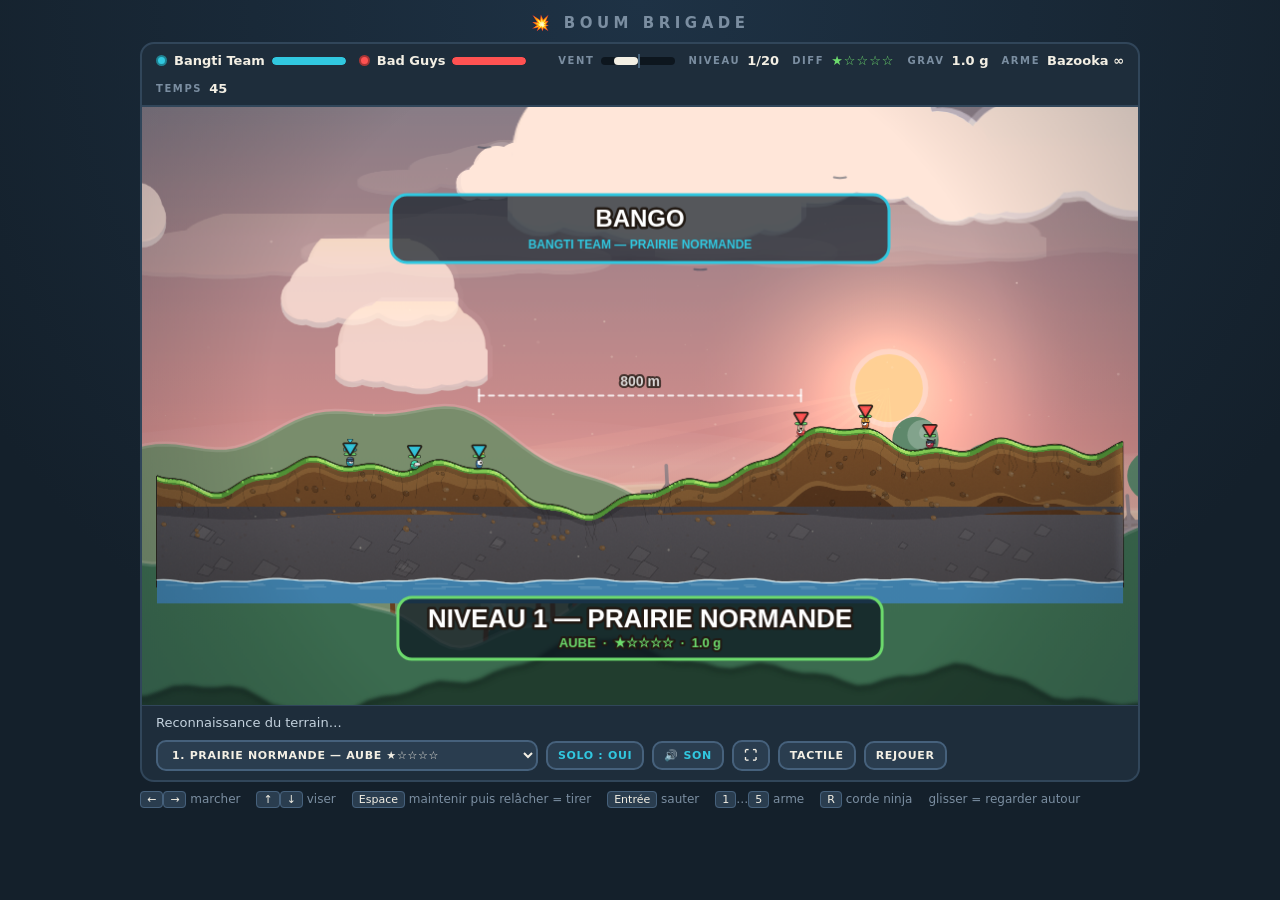
==== commit 0500c1e8: "feat: responsive update for Boum Brigade game" ====
--- a/boumbrigade/index.html
+++ b/boumbrigade/index.html
@@ -51,6 +51,67 @@
   #aide{display:flex;gap:16px;flex-wrap:wrap;font-size:12px;color:var(--gris);width:min(1000px,100%)}
   kbd{background:#2a3d4f;color:var(--craie);border:1px solid #46617c;border-radius:4px;padding:1px 6px;font:inherit;font-size:11px}
   @media (max-width:700px){#aide{display:none}h1{font-size:12px}}
+
+  /* ===================== MODE PLEIN ÉCRAN =====================
+     Fonctionne avec l'API Fullscreen quand elle existe, et par simple
+     classe CSS sinon (iOS Safari ne la propose pas hors vidéo). */
+  body.plein{
+    position:fixed;inset:0;margin:0;padding:0;gap:0;
+    width:100vw;height:100vh;height:100dvh;
+    background:#05080d;overflow:hidden;justify-content:center;
+  }
+  body.plein h1, body.plein #aide{display:none}
+  body.plein #cadre{
+    width:auto;height:auto;display:flex;flex-direction:column;
+    align-items:center;justify-content:center;
+  }
+  /* le canevas garde son rapport 5:3 et occupe le maximum de place */
+  body.plein canvas#jeu{
+    width:min(100vw, calc((100vh - 84px) * 5 / 3));
+    width:min(100vw, calc((100dvh - 84px) * 5 / 3));
+    height:auto;border-radius:0;border-left:none;border-right:none;
+  }
+  body.plein #hud{
+    border-radius:0;border-left:none;border-right:none;
+    width:min(100vw, calc((100vh - 84px) * 5 / 3));
+    width:min(100vw, calc((100dvh - 84px) * 5 / 3));
+    padding:5px 10px;font-size:11px;gap:9px;
+  }
+  body.plein #annonce{
+    border-radius:0;border-left:none;border-right:none;
+    width:min(100vw, calc((100vh - 84px) * 5 / 3));
+    width:min(100vw, calc((100dvh - 84px) * 5 / 3));
+    padding:5px 10px;font-size:11px;
+  }
+  body.plein .vie, body.plein #vent-jauge{width:56px}
+  /* commandes tactiles superposées, translucides, au-dessus du jeu */
+  body.plein #tactile.on{
+    position:fixed;left:0;right:0;bottom:0;width:100%;
+    padding:0 14px 14px;pointer-events:none;z-index:40;
+  }
+  body.plein #tactile.on > *{pointer-events:auto}
+  body.plein .tche{opacity:.82;backdrop-filter:blur(3px)}
+  body.plein #b-feu{opacity:.88}
+  #b-plein{font-size:13px;padding:6px 10px}
+
+  /* En paysage sur petit écran, on récupère de la place verticale. */
+  @media (max-height:520px) and (orientation:landscape){
+    body.plein #hud, body.plein #annonce{padding:3px 8px;font-size:10px}
+    body.plein canvas#jeu, body.plein #hud, body.plein #annonce{
+      width:min(100vw, calc((100dvh - 58px) * 5 / 3));
+    }
+    body.plein .tche{width:48px;height:48px;font-size:17px}
+    body.plein #b-feu{width:70px;height:70px;font-size:10px}
+  }
+  /* Portrait sur téléphone : on invite à tourner l'appareil. */
+  #tourner{
+    display:none;position:fixed;inset:0;z-index:60;background:#0b131d;
+    color:var(--craie);flex-direction:column;align-items:center;justify-content:center;
+    gap:14px;text-align:center;padding:24px;font-size:15px;font-weight:700;
+  }
+  body.plein.portrait #tourner{display:flex}
+  #tourner .fleche{font-size:44px;animation:bascule 1.6s ease-in-out infinite}
+  @keyframes bascule{0%,100%{transform:rotate(-16deg)}50%{transform:rotate(74deg)}}
 </style>
 </head>
 <body>
@@ -77,6 +138,7 @@
       <button id="b-suivant">Niveau suivant →</button>
       <button id="b-solo">Solo : oui</button>
       <button id="b-son">🔊 Son</button>
+      <button id="b-plein" title="Plein écran">⛶</button>
       <button id="b-tactile">Tactile</button>
       <button id="rejouer">Rejouer</button>
     </span>
@@ -92,6 +154,12 @@
     <div class="tche" id="b-feu">Feu</div>
   </div>
 </div>
+<div id="tourner">
+  <div class="fleche">📱</div>
+  <div>Tourne ton appareil</div>
+  <div style="font-weight:400;font-size:13px;color:var(--gris)">Boum Brigade se joue en mode paysage.</div>
+</div>
+
 <div id="aide">
   <span><kbd>←</kbd><kbd>→</kbd> marcher</span><span><kbd>↑</kbd><kbd>↓</kbd> viser</span>
   <span><kbd>Espace</kbd> maintenir puis relâcher = tirer</span><span><kbd>Entrée</kbd> sauter</span>
@@ -193,7 +261,7 @@
 // =====================================================================
 const NIVEAUX = [
   {
-    nom: 'Prairie normande', moment: 'aube', g: 950, err: .085, diff: 1, props: 'campagne', texture: 'prairie',
+    nom: 'Prairie normande', moment: 'aube', g: 950, err: .090, diff: 1, props: 'campagne', texture: 'prairie',
     lum: {x: .88, y: -.42}, ombre: 17,
     ciel: ['#2b4a72', '#b06a7a', '#ffcf9a'], voile: 'rgba(255,190,160,.30)',
     astre: {type: 'soleil', x: 810, y: 300, r: 34, c: '#ffdb8a', halo: 'rgba(255,190,120,.75)'},
@@ -204,7 +272,18 @@
     decor: 'arbres', fond: 'eau', eau: '#3f7fa8', part: 'pollen', teinte: ['rgba(255,180,140,.16)', 'rgba(90,130,190,.10)'],
   },
   {
-    nom: 'Savane du Kenya', moment: 'jour', g: 950, err: .07, diff: 1, props: 'girafes', texture: 'savane',
+    nom: 'Collines de Toscane', moment: 'crépuscule', g: 950, err: .085, diff: 1, props: 'cypres', texture: 'calcaire',
+    lum: {x: -.78, y: -.62}, ombre: 16,
+    ciel: ['#3b3a6e', '#c8705e', '#ffc482'], voile: 'rgba(255,180,130,.28)',
+    astre: {type: 'soleil', x: 210, y: 300, r: 38, c: '#ffc169', halo: 'rgba(255,140,80,.68)'},
+    etoiles: .4, nuages: 8, nuageT: '#ffd2ae',
+    loin1: '#7b6f88', loin2: '#665b74', col1: '#8a9152', col2: '#727a43',
+    terre: '#c9a468', terre2: '#a8834b', terre3: '#7d6034', roche: '#9a9284', roche2: '#7b7468',
+    surf: {corps: '#6f8a3c', clair: '#bcd06a', std: '#94ad52', encre: '#3f5220', touffes: true},
+    decor: 'cypres', fond: 'eau', eau: '#5b86a8', part: 'pollen', teinte: ['rgba(255,175,120,.16)', 'rgba(110,90,150,.12)'],
+  },
+  {
+    nom: 'Savane du Kenya', moment: 'jour', g: 950, err: .080, diff: 1, props: 'girafes', texture: 'savane',
     lum: {x: .35, y: -.94}, ombre: 8,
     ciel: ['#2f9fd8', '#8fd0ee', '#e8dfae'], voile: 'rgba(230,220,170,.28)',
     astre: {type: 'soleil', x: 700, y: 90, r: 40, c: '#fff6c9', halo: 'rgba(255,242,180,.8)'},
@@ -215,7 +294,29 @@
     decor: 'acacias', fond: 'eau', eau: '#3fa8b8', part: 'pollen', teinte: ['rgba(255,240,180,.14)', 'rgba(200,160,80,.10)'],
   },
   {
-    nom: 'Sahara', moment: 'crépuscule', g: 950, err: .058, diff: 2, props: 'pyramides', texture: 'dune',
+    nom: 'Atoll polynésien', moment: 'jour', g: 950, err: .075, diff: 1, props: 'palmiers', texture: 'dune',
+    lum: {x: .28, y: -.96}, ombre: 8,
+    ciel: ['#1e9fd8', '#79d3ea', '#d6f2f0'], voile: 'rgba(190,240,240,.26)',
+    astre: {type: 'soleil', x: 660, y: 78, r: 42, c: '#fffde8', halo: 'rgba(255,250,210,.78)'},
+    etoiles: 0, nuages: 9, nuageT: '#ffffff',
+    loin1: '#6fb6bc', loin2: '#5aa2ac', col1: '#3f9e7a', col2: '#348a68',
+    terre: '#e8d29a', terre2: '#cbb078', terre3: '#a08a56', roche: '#9aa39a', roche2: '#7c857c',
+    surf: {corps: '#cbb478', clair: '#fff2c4', std: '#e8d69c', encre: '#8a7440', touffes: false},
+    decor: 'palmiers', fond: 'eau', eau: '#22c4c0', part: 'pollen', teinte: ['rgba(180,255,250,.14)', 'rgba(40,150,160,.12)'],
+  },
+  {
+    nom: 'Rizières de Bali', moment: 'jour', g: 950, err: .068, diff: 2, props: 'rizieres', texture: 'jungle',
+    lum: {x: .3, y: -.95}, ombre: 9,
+    ciel: ['#3aa6d4', '#8ed4e2', '#dbf0d8'], voile: 'rgba(190,235,200,.28)',
+    astre: {type: 'soleil', x: 640, y: 86, r: 38, c: '#fffce4', halo: 'rgba(255,250,200,.72)'},
+    etoiles: 0, nuages: 10, nuageT: '#f2fff8',
+    loin1: '#6ea394', loin2: '#5a8d80', col1: '#4aa84e', col2: '#3c8f42',
+    terre: '#9d7a4c', terre2: '#82603a', terre3: '#5f4526', roche: '#77806e', roche2: '#5f6858',
+    surf: {corps: '#4f9c3c', clair: '#a8e070', std: '#74c250', encre: '#255c22', touffes: true},
+    decor: 'bambous', fond: 'eau', eau: '#4fb0a0', part: 'pollen', teinte: ['rgba(170,255,200,.13)', 'rgba(50,120,90,.12)'],
+  },
+  {
+    nom: 'Sahara', moment: 'crépuscule', g: 950, err: .062, diff: 2, props: 'pyramides', texture: 'dune',
     lum: {x: -.86, y: -.5}, ombre: 18,
     ciel: ['#3a2a5e', '#c25a4e', '#ffb463'], voile: 'rgba(255,160,110,.32)',
     astre: {type: 'soleil', x: 180, y: 330, r: 44, c: '#ffb055', halo: 'rgba(255,120,70,.7)'},
@@ -226,7 +327,7 @@
     decor: 'cactus', fond: 'sable', eau: '#c9a35e', part: 'sable', teinte: ['rgba(255,150,90,.18)', 'rgba(120,70,140,.12)'],
   },
   {
-    nom: 'Jungle amazonienne', moment: 'jour', g: 950, err: .046, diff: 2, props: 'temple', texture: 'jungle',
+    nom: 'Jungle amazonienne', moment: 'jour', g: 950, err: .056, diff: 2, props: 'temple', texture: 'jungle',
     lum: {x: .2, y: -.98}, ombre: 7,
     ciel: ['#2c93c4', '#7fc9d8', '#c9e8d0'], voile: 'rgba(160,220,190,.30)',
     astre: {type: 'soleil', x: 620, y: 80, r: 38, c: '#fffce0', halo: 'rgba(255,250,200,.7)'},
@@ -237,7 +338,40 @@
     decor: 'jungle', fond: 'eau', eau: '#2f8f78', part: 'pollen', teinte: ['rgba(140,255,190,.12)', 'rgba(40,110,80,.14)'],
   },
   {
-    nom: 'Toundra arctique', moment: 'nuit', g: 950, err: .036, diff: 3, props: 'icebergs', texture: 'glace',
+    nom: 'Karst de Guilin', moment: 'aube', g: 950, err: .051, diff: 2, props: 'pitons', texture: 'calcaire',
+    lum: {x: .84, y: -.54}, ombre: 15,
+    ciel: ['#3f5a86', '#a08bb0', '#f4d0c0'], voile: 'rgba(220,205,220,.34)',
+    astre: {type: 'soleil', x: 800, y: 260, r: 30, c: '#ffe0c0', halo: 'rgba(255,200,170,.6)'},
+    etoiles: .3, nuages: 12, nuageT: '#f0dcd4', brume: true,
+    loin1: '#7b8ba4', loin2: '#68788f', col1: '#5c8f68', col2: '#4c7a58',
+    terre: '#b8ac90', terre2: '#988c72', terre3: '#736952', roche: '#a8a294', roche2: '#87826f',
+    surf: {corps: '#4f8a52', clair: '#9ad07e', std: '#6ea862', encre: '#284a2a', touffes: true},
+    decor: 'bambous', fond: 'eau', eau: '#6a9fb0', part: 'pollen', teinte: ['rgba(230,210,220,.16)', 'rgba(80,110,150,.12)'],
+  },
+  {
+    nom: 'Fjord norvégien', moment: 'aube', g: 950, err: .046, diff: 3, props: 'fjord', texture: 'granit',
+    lum: {x: .8, y: -.6}, ombre: 15,
+    ciel: ['#2a3f66', '#7d8bad', '#e6c8b4'], voile: 'rgba(200,215,230,.30)',
+    astre: {type: 'soleil', x: 790, y: 290, r: 26, c: '#ffd8b0', halo: 'rgba(255,190,150,.55)'},
+    etoiles: .45, nuages: 10, nuageT: '#d8c8c8', brume: true,
+    loin1: '#4a5b7a', loin2: '#3d4c68', col1: '#43665e', col2: '#37564f',
+    terre: '#6f7a7e', terre2: '#5a6468', terre3: '#434b4f', roche: '#5e686d', roche2: '#4a5257',
+    surf: {corps: '#3f6a4a', clair: '#86b878', std: '#578a58', encre: '#1e3a24', touffes: true},
+    decor: 'sapins', fond: 'eau', eau: '#2f5f7a', part: 'neige', teinte: ['rgba(210,225,245,.15)', 'rgba(40,70,110,.16)'],
+  },
+  {
+    nom: 'Bayou de Louisiane', moment: 'nuit', g: 950, err: .042, diff: 3, props: 'bayou', texture: 'boue',
+    lum: {x: .4, y: -.9}, ombre: 11,
+    ciel: ['#0a1420', '#16283a', '#2c4450'], voile: 'rgba(90,140,140,.20)',
+    astre: {type: 'lune', x: 740, y: 120, r: 28, c: '#dceadf', halo: 'rgba(170,220,200,.45)'},
+    etoiles: .9, nuages: 6, nuageT: '#5f7a76', brume: true,
+    loin1: '#223a3a', loin2: '#1b3030', col1: '#2a4436', col2: '#22382c',
+    terre: '#5c5238', terre2: '#4a412c', terre3: '#332d1e', roche: '#454a42', roche2: '#363a34',
+    surf: {corps: '#37543a', clair: '#6f9464', std: '#4d724a', encre: '#162a18', touffes: true},
+    decor: 'roseaux', fond: 'eau', eau: '#22423c', part: 'lucioles', teinte: ['rgba(110,200,170,.12)', 'rgba(10,30,30,.24)'],
+  },
+  {
+    nom: 'Toundra arctique', moment: 'nuit', g: 950, err: .038, diff: 3, props: 'icebergs', texture: 'glace',
     lum: {x: .5, y: -.86}, ombre: 10,
     ciel: ['#050e22', '#0e2246', '#1e3d63'], voile: 'rgba(120,180,220,.18)',
     astre: {type: 'lune', x: 780, y: 130, r: 32, c: '#e8f2ff', halo: 'rgba(180,215,255,.55)'},
@@ -248,7 +382,40 @@
     decor: 'sapins', fond: 'eau', eau: '#2a5a80', part: 'neige', teinte: ['rgba(90,150,255,.18)', 'rgba(20,40,80,.20)'],
   },
   {
-    nom: 'Volcan d’Islande', moment: 'crépuscule', g: 950, err: .028, diff: 4, props: 'volcan', texture: 'basalte',
+    nom: 'Grand Canyon', moment: 'jour', g: 950, err: .034, diff: 3, props: 'buttes', texture: 'oxyde',
+    lum: {x: .25, y: -.97}, ombre: 9,
+    ciel: ['#2f8fd0', '#84c6e4', '#efdcc0'], voile: 'rgba(240,215,180,.26)',
+    astre: {type: 'soleil', x: 600, y: 84, r: 40, c: '#fff8d8', halo: 'rgba(255,240,190,.75)'},
+    etoiles: 0, nuages: 6, nuageT: '#fff0e0',
+    loin1: '#a8785e', loin2: '#8e6249', col1: '#b0714a', col2: '#96593a',
+    terre: '#c4703f', terre2: '#a45830', terre3: '#7a3f22', roche: '#8f6a52', roche2: '#725342',
+    surf: {corps: '#a8663a', clair: '#e0a068', std: '#c2804c', encre: '#5e2f18', touffes: false},
+    decor: 'cactus', fond: 'sable', eau: '#c09060', part: 'poussiere', teinte: ['rgba(255,210,150,.15)', 'rgba(120,60,30,.14)'],
+  },
+  {
+    nom: 'Alpes suisses', moment: 'jour', g: 950, err: .031, diff: 4, props: 'chalets', texture: 'granit',
+    lum: {x: .32, y: -.95}, ombre: 9,
+    ciel: ['#1f7fc8', '#7dc0e8', '#dceef8'], voile: 'rgba(215,235,250,.30)',
+    astre: {type: 'soleil', x: 660, y: 80, r: 40, c: '#ffffee', halo: 'rgba(255,255,220,.8)'},
+    etoiles: 0, nuages: 8, nuageT: '#ffffff',
+    loin1: '#8fa4c0', loin2: '#7890ad', col1: '#5f8a6a', col2: '#4e7458',
+    terre: '#7d8388', terre2: '#666c72', terre3: '#4c5157', roche: '#6a7076', roche2: '#545a60',
+    surf: {corps: '#dce8f0', clair: '#ffffff', std: '#eef5fa', encre: '#7d94a8', touffes: false},
+    decor: 'sapins', fond: 'eau', eau: '#3f86b0', part: 'neige', teinte: ['rgba(220,240,255,.16)', 'rgba(60,100,150,.12)'],
+  },
+  {
+    nom: 'Mont Fuji', moment: 'aube', g: 950, err: .028, diff: 4, props: 'fuji', texture: 'basalte',
+    lum: {x: .86, y: -.5}, ombre: 16,
+    ciel: ['#38406e', '#c07a8e', '#ffd0b8'], voile: 'rgba(255,205,200,.30)',
+    astre: {type: 'soleil', x: 810, y: 270, r: 30, c: '#ffd0a0', halo: 'rgba(255,160,140,.6)'},
+    etoiles: .4, nuages: 9, nuageT: '#ffd8d0', brume: true,
+    loin1: '#6b6a94', loin2: '#585880', col1: '#5f6a72', col2: '#4e585f',
+    terre: '#6a5f5c', terre2: '#554b49', terre3: '#3e3634', roche: '#5c5654', roche2: '#484341',
+    surf: {corps: '#4f6a48', clair: '#9cc07e', std: '#6d8f5e', encre: '#25381f', touffes: true},
+    decor: 'cerisiers', fond: 'eau', eau: '#4a7a9a', part: 'petales', teinte: ['rgba(255,200,210,.16)', 'rgba(70,70,120,.14)'],
+  },
+  {
+    nom: 'Volcan d’Islande', moment: 'crépuscule', g: 950, err: .025, diff: 4, props: 'volcan', texture: 'basalte',
     lum: {x: -.6, y: -.8}, ombre: 12,
     ciel: ['#1a1420', '#4a2438', '#8a3a30'], voile: 'rgba(160,70,50,.28)',
     astre: {type: 'soleil', x: 260, y: 280, r: 30, c: '#ff8a4a', halo: 'rgba(255,90,40,.6)'},
@@ -259,7 +426,18 @@
     decor: 'rochers', fond: 'lave', eau: '#ff6a2a', part: 'cendre', teinte: ['rgba(255,120,60,.16)', 'rgba(60,20,30,.22)'],
   },
   {
-    nom: 'Mer de la Tranquillité', moment: 'nuit', g: 160, err: .02, diff: 4, props: 'lune', texture: 'regolithe',
+    nom: 'Salar d’Uyuni', moment: 'crépuscule', g: 950, err: .022, diff: 4, props: 'sel', texture: 'sel',
+    lum: {x: -.8, y: -.6}, ombre: 14,
+    ciel: ['#2e3a72', '#9a6ea0', '#ffc2a0'], voile: 'rgba(240,200,210,.30)',
+    astre: {type: 'soleil', x: 200, y: 300, r: 36, c: '#ffc890', halo: 'rgba(255,150,120,.62)'},
+    etoiles: .5, nuages: 7, nuageT: '#f0cad0',
+    loin1: '#7a7098', loin2: '#655d80', col1: '#9a94a8', col2: '#807b8f',
+    terre: '#d8d4cc', terre2: '#b8b4ac', terre3: '#918d86', roche: '#a8a49c', roche2: '#87837c',
+    surf: {corps: '#c8c8c0', clair: '#ffffff', std: '#e6e6e0', encre: '#8a8880', touffes: false},
+    decor: 'rochers', fond: 'eau', eau: '#b0aec0', part: 'poussiere', teinte: ['rgba(255,200,190,.16)', 'rgba(90,80,130,.14)'],
+  },
+  {
+    nom: 'Mer de la Tranquillité', moment: 'nuit', g: 160, err: .019, diff: 5, props: 'lune', texture: 'regolithe',
     lum: {x: .74, y: -.67}, ombre: 20,
     ciel: ['#000000', '#04060e', '#0a0e18'], voile: 'rgba(30,40,60,.10)',
     astre: {type: 'terre', x: 760, y: 150, r: 46, c: '#4a8fd0', halo: 'rgba(90,150,220,.35)'},
@@ -270,7 +448,18 @@
     decor: 'rochers', fond: 'vide', eau: null, part: 'aucun', teinte: ['rgba(120,150,220,.10)', 'rgba(0,0,0,.25)'],
   },
   {
-    nom: 'Valles Marineris', moment: 'aube', g: 370, err: .012, diff: 5, props: 'mars', texture: 'oxyde',
+    nom: 'Europe, lune de Jupiter', moment: 'nuit', g: 130, err: .016, diff: 5, props: 'europe', texture: 'glace',
+    lum: {x: .7, y: -.71}, ombre: 20,
+    ciel: ['#000206', '#040a16', '#0a1424'], voile: 'rgba(40,70,110,.12)',
+    astre: {type: 'jupiter', x: 730, y: 150, r: 58, c: '#d8b48c', halo: 'rgba(220,170,120,.32)'},
+    etoiles: 1.5, nuages: 0, nuageT: '#fff',
+    loin1: '#243444', loin2: '#1c2937', col1: '#2e4658', col2: '#25394a',
+    terre: '#9ab4c8', terre2: '#7c94a8', terre3: '#5c7286', roche: '#6a808f', roche2: '#546775',
+    surf: {corps: '#cfe4f2', clair: '#ffffff', std: '#e8f4ff', encre: '#6a8fa8', touffes: false},
+    decor: 'rochers', fond: 'vide', eau: null, part: 'aucun', teinte: ['rgba(140,190,255,.12)', 'rgba(0,10,30,.26)'],
+  },
+  {
+    nom: 'Valles Marineris', moment: 'aube', g: 370, err: .013, diff: 5, props: 'mars', texture: 'oxyde',
     lum: {x: .9, y: -.38}, ombre: 19,
     ciel: ['#3a2418', '#8a5030', '#d4915a'], voile: 'rgba(220,150,100,.26)',
     astre: {type: 'soleil', x: 830, y: 320, r: 24, c: '#ffe0b0', halo: 'rgba(255,190,140,.5)'},
@@ -279,6 +468,17 @@
     terre: '#b85a34', terre2: '#96462a', terre3: '#6e3220', roche: '#7a4436', roche2: '#5e3428',
     surf: {corps: '#a04a2c', clair: '#e08a5a', std: '#c06840', encre: '#4e2014', touffes: false},
     decor: 'rochers', fond: 'vide', eau: null, part: 'poussiere', teinte: ['rgba(255,150,90,.16)', 'rgba(80,30,20,.20)'],
+  },
+  {
+    nom: 'Plaines de Vénus', moment: 'jour', g: 860, err: .010, diff: 5, props: 'venus', texture: 'soufre',
+    lum: {x: -.3, y: -.95}, ombre: 10,
+    ciel: ['#8a5a1e', '#c89040', '#f0c86a'], voile: 'rgba(230,180,90,.36)',
+    astre: {type: 'voile', x: 500, y: 140, r: 60, c: '#ffe0a0', halo: 'rgba(255,200,110,.40)'},
+    etoiles: 0, nuages: 12, nuageT: '#e0a850', brume: true,
+    loin1: '#8a6a3a', loin2: '#745830', col1: '#7a5e2e', col2: '#654d26',
+    terre: '#b08a3a', terre2: '#8f6e2c', terre3: '#6a5120', roche: '#7c6a44', roche2: '#635437',
+    surf: {corps: '#9a7c2a', clair: '#e0c05a', std: '#bfa03e', encre: '#4e3c10', touffes: false},
+    decor: 'rochers', fond: 'lave', eau: '#ff8a3a', part: 'cendre', teinte: ['rgba(255,210,120,.20)', 'rgba(90,50,10,.22)'],
   },
 ];
 
@@ -310,6 +510,7 @@
 };
 
 let montagnes = [], collines = [], collines2 = [], avantPlan = [], plantes = [], buissons = [], props = [];
+let cretes = [], bancs = [];        // crêtes très lointaines + nappes de brume dérivantes
 let nuages = [], cirrus = [], oiseaux = [], grains = [], etoiles = [], vignettes = [];
 
 const bruit = (x, p, e) =>
@@ -345,14 +546,26 @@
 
 function genererDecor() {
   const p = () => Array.from({length: 4}, () => Math.random() * 7);
-  const p1 = p(), p2 = p(), p3 = p(), p4 = p();
-  montagnes = []; collines = []; collines2 = []; avantPlan = [];
+  const p1 = p(), p2 = p(), p3 = p(), p4 = p(), p5 = p();
+  montagnes = []; collines = []; collines2 = []; avantPlan = []; cretes = [];
   for (let x = 0; x <= WL; x += 10) {
+    cretes.push([x, 330 + 62 * bruit(x, p5, 4.2)]);          // ligne d'horizon la plus lointaine
     montagnes.push([x, 400 + 80 * bruit(x, p1, 2.8)]);
     collines2.push([x, 500 + 60 * bruit(x, p4, 1.9)]);
     collines.push([x, 580 + 50 * bruit(x, p2, 1.3)]);
   }
   for (let x = 0; x <= WL * 1.5; x += 14) avantPlan.push([x, 24 * bruit(x, p3, .8)]);
+
+  // nappes de brume : elles s'intercalent entre les plans et donnent l'échelle
+  const nb2 = C.brume ? 7 : 3;
+  bancs = Array.from({length: nb2}, (_, i) => ({
+    y: 380 + i * 46 + Math.random() * 30,
+    par: .1 + i * .055,                                       // plus bas = plus proche = défile plus vite
+    x: Math.random() * WL,
+    v: 3 + Math.random() * 7,
+    h: 26 + Math.random() * 40,
+    a: (C.brume ? .16 : .08) + Math.random() * .07,
+  }));
 
   const hc = x => 580 + 50 * bruit(x, p2, 1.3);
   plantes = []; buissons = [];
@@ -381,7 +594,9 @@
   // silhouettes caractéristiques du biome, posées sur la ligne d'horizon
   const hm = x => 400 + 80 * bruit(x, p1, 2.8);
   props = [];
-  const N = {campagne: 7, girafes: 9, pyramides: 6, temple: 4, icebergs: 8, volcan: 3, lune: 5, mars: 7}[C.props] || 0;
+  const N = {campagne: 7, girafes: 9, pyramides: 6, temple: 4, icebergs: 8, volcan: 3, lune: 5, mars: 7,
+    cypres: 10, palmiers: 7, rizieres: 6, pitons: 9, fjord: 6, bayou: 8, buttes: 6,
+    chalets: 8, fuji: 3, sel: 7, europe: 7, venus: 6}[C.props] || 0;
   for (let i = 0; i < N; i++) {
     const x = 120 + Math.random() * (WL - 240);
     props.push({x, y: hm(x) + 30, s: .75 + Math.random() * .6, v: Math.random(), t: Math.random() * 7});
@@ -662,6 +877,89 @@
       tctx.fillStyle = Math.random() < .5 ? 'rgba(200,165,110,.06)' : 'rgba(80,55,25,.08)';
       tctx.fillRect(x, y, 1.3, 1.3);
     }
+  } else if (t === 'calcaire') {              // calcaire : lits horizontaux + poches karstiques
+    for (let i = 0; i < 30; i++) {
+      const base = 300 + i * 20, f = Math.random() * 7;
+      tctx.strokeStyle = `rgba(255,250,235,${.05 + Math.random() * .05})`; tctx.lineWidth = 1.2;
+      tctx.beginPath(); tctx.moveTo(0, base);
+      for (let x = 0; x <= WL; x += 24) tctx.lineTo(x, base + 5 * Math.sin(x / 200 + f));
+      tctx.stroke();
+      tctx.strokeStyle = 'rgba(70,60,40,.09)';
+      tctx.beginPath(); tctx.moveTo(0, base + 2);
+      for (let x = 0; x <= WL; x += 24) tctx.lineTo(x, base + 2 + 5 * Math.sin(x / 200 + f));
+      tctx.stroke();
+    }
+    for (let i = 0; i < 110; i++) {            // cavités d'érosion
+      const x = Math.random() * WL, y = sol(x) + 20 + Math.random() * 300, r = 3 + Math.random() * 9;
+      tctx.fillStyle = 'rgba(50,44,32,.16)';
+      tctx.beginPath(); tctx.ellipse(x, y, r, r * .74, Math.random(), 0, 7); tctx.fill();
+      tctx.strokeStyle = 'rgba(255,250,230,.10)'; tctx.lineWidth = 1.2;
+      tctx.beginPath(); tctx.arc(x, y, r, Math.atan2(LUM.y, LUM.x) - 1.2, Math.atan2(LUM.y, LUM.x) + 1.2); tctx.stroke();
+    }
+    grainsRoche(sol, 60, '#c8bfa0', .5);
+  } else if (t === 'granit') {                // granit : mouchetures + veines de quartz
+    for (let i = 0; i < 1600; i++) {
+      const x = Math.random() * WL, y = sol(x) + 6 + Math.random() * (WH - sol(x) - 12);
+      const r = Math.random();
+      tctx.fillStyle = r < .35 ? 'rgba(255,255,255,.10)' : r < .7 ? 'rgba(20,24,30,.14)' : 'rgba(190,150,140,.08)';
+      tctx.fillRect(x, y, 1.6, 1.6);
+    }
+    for (let i = 0; i < 34; i++) {             // filons clairs
+      let x = Math.random() * WL, y = 320 + Math.random() * (WH - 360);
+      tctx.strokeStyle = 'rgba(255,252,240,.13)'; tctx.lineWidth = 1.6 + Math.random() * 2;
+      tctx.beginPath(); tctx.moveTo(x, y);
+      for (let k = 0; k < 6; k++) { x += (Math.random() - .3) * 90; y += (Math.random() - .5) * 40; tctx.lineTo(x, y); }
+      tctx.stroke();
+    }
+    grainsRoche(sol, 55, '#8d949b', .5);
+  } else if (t === 'boue') {                  // vase : coulées organiques + bulles
+    for (let i = 0; i < 240; i++) {
+      let x = Math.random() * WL, y = sol(x) + 6 + Math.random() * 90;
+      tctx.strokeStyle = `rgba(40,50,26,${.06 + Math.random() * .08})`; tctx.lineWidth = 2 + Math.random() * 3;
+      tctx.beginPath(); tctx.moveTo(x, y);
+      for (let k = 0; k < 3; k++) { x += (Math.random() - .5) * 20; y += 10 + Math.random() * 18; tctx.lineTo(x, y); }
+      tctx.stroke();
+    }
+    for (let i = 0; i < 200; i++) {            // bulles de marécage
+      const x = Math.random() * WL, y = sol(x) + 8 + Math.random() * (WH - sol(x) - 16);
+      tctx.fillStyle = 'rgba(150,170,110,.07)';
+      tctx.beginPath(); tctx.arc(x, y, 1.4 + Math.random() * 3, 0, 7); tctx.fill();
+    }
+  } else if (t === 'sel') {                   // croûte saline : polygones + éclat blanc
+    for (let i = 0; i < 220; i++) {
+      const cx = Math.random() * WL, cy = sol(cx) + 8 + Math.random() * 220, r = 10 + Math.random() * 22;
+      tctx.strokeStyle = `rgba(255,255,255,${.07 + Math.random() * .07})`; tctx.lineWidth = 1.3;
+      tctx.beginPath();
+      for (let k = 0; k < 6; k++) {
+        const a = k / 6 * 7 + Math.random() * .3;
+        const px = cx + Math.cos(a) * r, py = cy + Math.sin(a) * r * .5;
+        k ? tctx.lineTo(px, py) : tctx.moveTo(px, py);
+      }
+      tctx.closePath(); tctx.stroke();
+    }
+    for (let i = 0; i < 700; i++) {            // cristaux scintillants
+      const x = Math.random() * WL, y = sol(x) + 4 + Math.random() * (WH - sol(x) - 8);
+      tctx.fillStyle = Math.random() < .6 ? 'rgba(255,255,255,.09)' : 'rgba(120,120,140,.08)';
+      tctx.fillRect(x, y, 1.3, 1.3);
+    }
+  } else if (t === 'soufre') {                // Vénus : croûtes soufrées et coulées chaudes
+    for (let i = 0; i < 300; i++) {
+      const x = Math.random() * WL, y = sol(x) + 6 + Math.random() * (WH - sol(x) - 12), r = 3 + Math.random() * 10;
+      tctx.fillStyle = `rgba(255,${200 + Math.random() * 40 | 0},80,${.05 + Math.random() * .06})`;
+      tctx.beginPath(); tctx.ellipse(x, y, r, r * .55, Math.random(), 0, 7); tctx.fill();
+    }
+    for (let i = 0; i < 40; i++) {             // fissures rougeoyantes
+      let x = Math.random() * WL, y = 420 + Math.random() * (WH - 460);
+      tctx.strokeStyle = `rgba(255,${80 + Math.random() * 60 | 0},20,.45)`; tctx.lineWidth = 1 + Math.random() * 1.6;
+      tctx.beginPath(); tctx.moveTo(x, y);
+      for (let k = 0; k < 5; k++) { x += (Math.random() - .5) * 44; y += (Math.random() - .5) * 26; tctx.lineTo(x, y); }
+      tctx.stroke();
+    }
+    for (let i = 0; i < 600; i++) {
+      const x = Math.random() * WL, y = sol(x) + 6 + Math.random() * (WH - sol(x) - 12);
+      tctx.fillStyle = Math.random() < .5 ? 'rgba(255,230,140,.07)' : 'rgba(60,40,10,.10)';
+      tctx.fillRect(x, y, 1.4, 1.4);
+    }
   } else {                                    // prairie : mottes grasses + gravier + cailloux
     for (let i = 0; i < 380; i++) {
       const x = Math.random() * WL, y = sol(x) + 10 + Math.random() * (WH - sol(x) - 20);
@@ -854,6 +1152,8 @@
 let solo = true, ia = null, banniere = 0, errIA = .085;
 let finT = 0, gagnant = -1, confettis = [];
 let attente = 0, degatsTour = 0, tireur = null;   // pause après tir + bilan du tour
+let intro = 0;                                    // minuteur de la vue panoramique d'ouverture
+const INTRO_DUREE = 3.4;
 const entree = {};
 
 const ETOILES_DIFF = i => '★'.repeat(i) + '☆'.repeat(5 - i);
@@ -891,7 +1191,11 @@
   finT = 0; gagnant = -1; confettis = [];
   document.getElementById('b-suivant').classList.remove('on');
   finDeTour(true);
-  cam.x = cam.cx = actif.x; cam.y = cam.cy = actif.y - 60; cam.z = cam.cz = 1;
+  // La caméra démarre sur la vue d'ensemble puis descend sur le joueur,
+  // le temps de jauger la distance à l'adversaire et le relief.
+  cam.x = cam.cx = WL / 2; cam.y = cam.cy = WH / 2; cam.z = cam.cz = ZOOM_LARGE;
+  intro = INTRO_DUREE; etat = 'intro';
+  dire('Reconnaissance du terrain…');
   document.getElementById('rejouer').blur();
 }
 
@@ -1247,7 +1551,45 @@
 // =====================================================================
 //  CAMÉRA
 // =====================================================================
+// Zoom qui fait tenir le monde entier dans la fenêtre de vue.
+const ZOOM_LARGE = Math.min(VW / WL, VH / WH) * .97;
+
 function majCamera(dt) {
+  // ---- séquence d'introduction : vue d'ensemble, puis descente sur le joueur ----
+  if (intro > 0) {
+    intro -= dt;
+    const total = INTRO_DUREE, ecoule = total - intro;
+    const large = ecoule / total < .45;
+    if (large) {
+      // vue panoramique du terrain entier, avec une lente dérive
+      cam.cz = ZOOM_LARGE;
+      cam.cx = WL / 2 + Math.sin(ecoule * .5) * 40;
+      cam.cy = WH / 2;
+      cam.z += (cam.cz - cam.z) * Math.min(1, dt * 3.5);
+    } else {
+      // transition douce vers le cadrage de jeu
+      const p = Math.min(1, (ecoule / total - .45) / .55);
+      const e = p * p * (3 - 2 * p);                 // lissage cubique
+      cam.cz = ZOOM_LARGE + (1 - ZOOM_LARGE) * e;
+      cam.cx = WL / 2 + (actif.x - WL / 2) * e;
+      cam.cy = WH / 2 + (actif.y - 60 - WH / 2) * e;
+      cam.z += (cam.cz - cam.z) * Math.min(1, dt * 6);
+    }
+    cadrer();
+    const k = 1 - Math.pow(.004, dt);
+    cam.x += (cam.cx - cam.x) * k; cam.y += (cam.cy - cam.y) * k;
+    if (intro <= 0) {
+      intro = 0;
+      if (etat === 'intro') {
+        etat = 'visee';
+        banniere = 2.2;
+        if (ia) dire(actif.nom + ' réfléchit…');
+        else dire(`Au tour de ${actif.nom} — ${equipeActive === 0 ? 'Bangti Team' : 'Bad Guys'}.`);
+      }
+    }
+    return;
+  }
+
   const cible = projectiles.length ? projectiles[0] : actif;
   if (libre) { cam.cx = libre.x; cam.cy = libre.y; }
   else if (cible) { cam.cx = cible.x; cam.cy = cible.y - 40; }
@@ -1257,11 +1599,17 @@
 
   const k = 1 - Math.pow(.0025, dt);
   cam.z += (cam.cz - cam.z) * Math.min(1, dt * 6);
-  const hx = VW / (2 * cam.z), hy = VH / (2 * cam.z);
-  cam.cx = Math.max(hx, Math.min(WL - hx, cam.cx));
-  cam.cy = Math.max(hy, Math.min(WH - hy, cam.cy));
+  cadrer();
   cam.x += (cam.cx - cam.x) * k; cam.y += (cam.cy - cam.y) * k;
   cam.secousse *= Math.pow(.02, dt);
+}
+
+// Maintient la caméra dans les limites du monde. Si le zoom montre plus large
+// que le monde, on centre au lieu de bloquer sur un bord.
+function cadrer() {
+  const hx = VW / (2 * cam.z), hy = VH / (2 * cam.z);
+  cam.cx = hx * 2 >= WL ? WL / 2 : Math.max(hx, Math.min(WL - hx, cam.cx));
+  cam.cy = hy * 2 >= WH ? WH / 2 : Math.max(hy, Math.min(WH - hy, cam.cy));
 }
 
 // =====================================================================
@@ -1328,6 +1676,13 @@
     d.p += dt;
     if (C.part === 'neige') { d.y += 26 * dt; d.x += (vent * 22 + Math.sin(d.p) * 12) * dt; if (d.y > WH) d.y = 200; }
     else if (C.part === 'cendre') { d.y -= 14 * dt; d.x += (vent * 16) * dt; if (d.y < 200) d.y = WH; }
+    else if (C.part === 'petales') {                 // pétales : chute lente en tournoyant
+      d.y += 18 * dt; d.x += (vent * 18 + Math.sin(d.p * 1.6) * 22) * dt;
+      if (d.y > WH) { d.y = 250; d.x = Math.random() * WL; }
+    }
+    else if (C.part === 'lucioles') {                // lucioles : dérive erratique
+      d.x += Math.sin(d.p * .9) * 16 * dt; d.y += Math.cos(d.p * 1.3) * 14 * dt;
+    }
     else d.x += (d.v + vent * 6) * dt;
     if (d.x > WL) d.x = 0; if (d.x < 0) d.x = WL;
   });
@@ -1382,14 +1737,24 @@
   ecran();
   const sux = dessinerCiel(T);
 
-  colline(montagnes, .16, C.loin1, -cam.y * .09, 0, 'rgba(255,255,255,.20)');
+  // ---- plans successifs, du plus lointain au plus proche ----
+  // Chaque couche est mêlée à la couleur du ciel proportionnellement à sa distance
+  // (perspective aérienne) : c'est ce qui creuse réellement la profondeur.
+  const cielBas = C.ciel[2];
+  colline(cretes, .09, melanger(C.loin1, cielBas, .62), -cam.y * .05, 0, 'rgba(255,255,255,.14)');
+  banc(0, T);
+  colline(montagnes, .16, melanger(C.loin1, cielBas, .34), -cam.y * .09, 0, 'rgba(255,255,255,.20)');
   dessinerProps(.22, -cam.y * .11);
-  colline(montagnes, .24, C.loin2, -cam.y * .13, 44, 'rgba(255,255,255,.16)');
+  banc(1, T);
+  colline(montagnes, .24, melanger(C.loin2, cielBas, .2), -cam.y * .13, 44, 'rgba(255,255,255,.16)');
   voile(C.voile);
-  colline(collines2, .38, C.col1, -cam.y * .21, 0, 'rgba(255,255,255,.14)');
+  banc(2, T);
+  colline(collines2, .38, melanger(C.col1, cielBas, .12), -cam.y * .21, 0, 'rgba(255,255,255,.14)');
   voile(C.voile.replace(/[\d.]+\)$/, '.14)'));
+  banc(3, T);
   decorColline(.55, -cam.y * .3);
   colline(collines, .55, C.col2, -cam.y * .3, 0, 'rgba(255,255,255,.12)');
+  banc(4, T);
 
   oiseaux.forEach(o => {
     const x = o.x - cam.x * .3, y = o.y - cam.y * .18 + Math.sin(T + o.p) * 7;
@@ -1461,7 +1826,13 @@
 
   ecran();
   ctx.globalAlpha = .95;
+  // Avant-plan : légèrement flou, comme hors du plan de netteté de la caméra.
+  // C'est le dernier indice de profondeur, celui qui « pousse » le décor au loin.
+  ctx.save();
+  if ('filter' in ctx) ctx.filter = 'blur(2px)';
   colline(avantPlan, 1.28, ombrer(C.col2, -.45), VH - 24, 0, null, ombrer(C.col2, -.65));
+  ctx.filter = 'none';
+  ctx.restore();
   ctx.globalAlpha = 1;
 
   bloom();
@@ -1492,6 +1863,67 @@
   boussole();
   if (banniere > 0 && etat !== 'fini') banniereTour();
   if (etat === 'fini') dessinerVictoire(T);
+  if (intro > 0) dessinerIntro(T);
+}
+
+// Habillage du survol d'ouverture : nom du lieu, repères d'équipes et distance.
+function dessinerIntro(T) {
+  ecran();
+  const ecoule = INTRO_DUREE - intro;
+  const fondu = Math.min(1, ecoule / .5);
+  const sortie = Math.min(1, intro / .5);
+  const k = Math.min(fondu, sortie);
+  if (k <= 0) return;
+
+  // repères au-dessus de chaque équipe, tant qu'on est en vue large
+  if (ecoule / INTRO_DUREE < .62) {
+    const marque = (v, coul) => {
+      const [x, y] = proj(v.x, v.y);
+      ctx.globalAlpha = k * .95;
+      ctx.strokeStyle = C.encre; ctx.lineWidth = 3.5; ctx.lineJoin = 'round';
+      ctx.beginPath(); ctx.moveTo(x, y - 12); ctx.lineTo(x - 6, y - 22); ctx.lineTo(x + 6, y - 22); ctx.closePath();
+      ctx.stroke(); ctx.fillStyle = coul; ctx.fill();
+    };
+    vivants(0).forEach(v => marque(v, '#31c8e0'));
+    vivants(1).forEach(v => marque(v, '#ff5252'));
+
+    // trait de distance entre les deux camps les plus proches
+    const a = vivants(0), b = vivants(1);
+    if (a.length && b.length) {
+      let pa = a[0], pb = b[0], best = Infinity;
+      a.forEach(u => b.forEach(w => { const d = Math.abs(u.x - w.x); if (d < best) { best = d; pa = u; pb = w; } }));
+      const [x1, y1] = proj(pa.x, pa.y), [x2, y2] = proj(pb.x, pb.y);
+      const my = Math.min(y1, y2) - 40;
+      ctx.globalAlpha = k * .8;
+      ctx.strokeStyle = '#fff'; ctx.lineWidth = 2; ctx.setLineDash([5, 5]);
+      ctx.beginPath(); ctx.moveTo(x1, my); ctx.lineTo(x2, my); ctx.stroke();
+      ctx.setLineDash([]);
+      [x1, x2].forEach(x => { ctx.beginPath(); ctx.moveTo(x, my - 6); ctx.lineTo(x, my + 6); ctx.stroke(); });
+      ctx.font = '800 14px "Trebuchet MS",sans-serif'; ctx.textAlign = 'center';
+      const txt = Math.round(best) + ' m';
+      ctx.lineWidth = 4; ctx.strokeStyle = C.encre; ctx.strokeText(txt, (x1 + x2) / 2, my - 10);
+      ctx.fillStyle = '#fff'; ctx.fillText(txt, (x1 + x2) / 2, my - 10);
+      ctx.textAlign = 'left';
+    }
+  }
+
+  // cartouche du niveau, en bas
+  ctx.globalAlpha = k;
+  ctx.textAlign = 'center';
+  const titre = 'NIVEAU ' + (niveau + 1) + ' — ' + C.nom.toUpperCase();
+  ctx.font = '800 26px "Trebuchet MS",sans-serif';
+  const lw = ctx.measureText(titre).width + 60;
+  ctx.fillStyle = 'rgba(12,22,32,.72)';
+  ctx.beginPath(); ctx.roundRect(VW / 2 - lw / 2, VH - 108, lw, 62, 14); ctx.fill();
+  ctx.strokeStyle = COUL_DIFF[C.diff - 1]; ctx.lineWidth = 3;
+  ctx.beginPath(); ctx.roundRect(VW / 2 - lw / 2, VH - 108, lw, 62, 14); ctx.stroke();
+  ctx.lineWidth = 5; ctx.strokeStyle = C.encre; ctx.lineJoin = 'round';
+  ctx.strokeText(titre, VW / 2, VH - 78); ctx.fillStyle = '#fff'; ctx.fillText(titre, VW / 2, VH - 78);
+  ctx.font = '700 13px "Trebuchet MS",sans-serif';
+  const sous = C.moment.toUpperCase() + '  ·  ' + ETOILES_DIFF(C.diff) + '  ·  ' + (G / 950).toFixed(2).replace(/0$/, '') + ' g';
+  ctx.lineWidth = 4; ctx.strokeStyle = C.encre;
+  ctx.strokeText(sous, VW / 2, VH - 58); ctx.fillStyle = COUL_DIFF[C.diff - 1]; ctx.fillText(sous, VW / 2, VH - 58);
+  ctx.textAlign = 'left'; ctx.globalAlpha = 1;
 }
 
 // ---- confettis : coordonnées écran, pas monde ----
@@ -1642,7 +2074,26 @@
     [[-8, -6, 6], [10, 4, 4.5], [-2, 12, 3.5]].forEach(([dx, dy, r]) => {
       ctx.beginPath(); ctx.arc(sux + dx, suy + dy, r, 0, 7); ctx.fill();
     });
-  } else {
+  } else if (a.type === 'jupiter') {    // Jupiter vue d'Europe : bandes et Grande Tache
+    ctx.fillStyle = '#d8b48c'; ctx.beginPath(); ctx.arc(sux, suy, a.r, 0, 7); ctx.fill();
+    ctx.save(); ctx.beginPath(); ctx.arc(sux, suy, a.r, 0, 7); ctx.clip();
+    const bandes = [[-.62, 7, '#b98d63'], [-.3, 10, '#e6cfa8'], [0, 8, '#a97c58'],
+                    [.28, 12, '#e2c69c'], [.6, 8, '#b0855f']];
+    bandes.forEach(([off, h, col]) => {
+      ctx.fillStyle = col;
+      ctx.beginPath(); ctx.ellipse(sux, suy + off * a.r, a.r * 1.05, h, 0, 0, 7); ctx.fill();
+    });
+    ctx.fillStyle = '#c8624a';          // Grande Tache rouge
+    ctx.beginPath(); ctx.ellipse(sux + a.r * .3, suy + a.r * .28, a.r * .26, a.r * .15, .1, 0, 7); ctx.fill();
+    ctx.fillStyle = 'rgba(0,0,0,.35)';  // terminateur
+    ctx.fillRect(sux - a.r - 2, suy - a.r - 2, a.r * .5, a.r * 2 + 4);
+    ctx.restore();
+  } else if (a.type === 'voile') {      // Vénus : le soleil noyé dans l'atmosphère
+    const g = ctx.createRadialGradient(sux, suy, 0, sux, suy, a.r * 2.4);
+    g.addColorStop(0, 'rgba(255,240,190,.55)'); g.addColorStop(.5, 'rgba(255,205,120,.25)');
+    g.addColorStop(1, 'rgba(255,180,80,0)');
+    ctx.fillStyle = g; ctx.beginPath(); ctx.arc(sux, suy, a.r * 2.4, 0, 7); ctx.fill();
+  } else {                              // soleil ordinaire
     ctx.fillStyle = 'rgba(255,255,255,.5)'; ctx.beginPath(); ctx.arc(sux, suy, a.r * 1.16, 0, 7); ctx.fill();
     ctx.fillStyle = a.c; ctx.beginPath(); ctx.arc(sux, suy, a.r, 0, 7); ctx.fill();
   }
@@ -1706,6 +2157,19 @@
     } else if (C.part === 'sable' || C.part === 'poussiere') {
       ctx.globalAlpha = .3; ctx.fillStyle = C.part === 'sable' ? '#ffe9b0' : '#e0a070';
       ctx.fillRect(p.x, y, p.r * 3, p.r * .7);
+    } else if (C.part === 'petales') {               // pétale rose qui tournoie
+      ctx.save(); ctx.translate(p.x, y); ctx.rotate(p.p * 2);
+      ctx.globalAlpha = .85; ctx.fillStyle = Math.random() < .5 ? '#ffd0e0' : '#f7b8cc';
+      ctx.beginPath(); ctx.ellipse(0, 0, p.r * 2, p.r, 0, 0, 7); ctx.fill();
+      ctx.restore();
+    } else if (C.part === 'lucioles') {              // luciole : point vif + halo
+      const k = .35 + .65 * Math.max(0, Math.sin(p.p * 2.2));
+      ctx.globalAlpha = k * .35;
+      ctx.fillStyle = '#c8ff8a';
+      ctx.beginPath(); ctx.arc(p.x, y, p.r * 4, 0, 7); ctx.fill();
+      ctx.globalAlpha = k;
+      ctx.fillStyle = '#eaffb0';
+      ctx.beginPath(); ctx.arc(p.x, y, p.r, 0, 7); ctx.fill();
     } else {
       ctx.globalAlpha = .18 + .18 * Math.sin(p.p * 2); ctx.fillStyle = '#fffbe0';
       ctx.beginPath(); ctx.arc(p.x, y, p.r, 0, 7); ctx.fill();
@@ -1906,6 +2370,190 @@
       }
       return;
     }
+    if (t === 'cypres') {                               // cyprès élancés + ferme toscane
+      if (o.v < .72) {
+        const H = (34 + o.v * 30) * s;
+        ctx.fillStyle = teinte;
+        ctx.beginPath();
+        ctx.moveTo(x, y - H);
+        ctx.quadraticCurveTo(x + 6 * s, y - H * .45, x + 3.5 * s, y);
+        ctx.lineTo(x - 3.5 * s, y);
+        ctx.quadraticCurveTo(x - 6 * s, y - H * .45, x, y - H);
+        ctx.closePath(); ctx.fill();
+      } else {                                          // corps de ferme au toit plat
+        ctx.fillStyle = clair; ctx.fillRect(x - 16 * s, y - 20 * s, 32 * s, 20 * s);
+        ctx.fillStyle = teinte;
+        ctx.beginPath(); ctx.moveTo(x - 19 * s, y - 20 * s); ctx.lineTo(x + 19 * s, y - 20 * s);
+        ctx.lineTo(x + 14 * s, y - 27 * s); ctx.lineTo(x - 14 * s, y - 27 * s); ctx.closePath(); ctx.fill();
+      }
+      return;
+    }
+    if (t === 'palmiers') {                             // palmiers penchés + paillote
+      if (o.v < .78) {
+        const H = (30 + o.v * 22) * s, pen = (o.v - .4) * 16 * s;
+        ctx.strokeStyle = teinte; ctx.lineWidth = 3.4 * s;
+        ctx.beginPath(); ctx.moveTo(x, y); ctx.quadraticCurveTo(x + pen * .5, y - H * .6, x + pen, y - H); ctx.stroke();
+        ctx.strokeStyle = clair; ctx.lineWidth = 4 * s;
+        for (let k = 0; k < 5; k++) {
+          const a = -Math.PI / 2 + (k - 2) * .55;
+          ctx.beginPath(); ctx.moveTo(x + pen, y - H);
+          ctx.quadraticCurveTo(x + pen + Math.cos(a) * 12 * s, y - H + Math.sin(a) * 10 * s,
+                               x + pen + Math.cos(a) * 20 * s, y - H + Math.sin(a) * 16 * s + 5 * s);
+          ctx.stroke();
+        }
+      } else {
+        ctx.fillStyle = clair;
+        ctx.beginPath(); ctx.moveTo(x - 15 * s, y); ctx.lineTo(x - 11 * s, y - 16 * s);
+        ctx.lineTo(x + 11 * s, y - 16 * s); ctx.lineTo(x + 15 * s, y); ctx.closePath(); ctx.fill();
+        ctx.fillStyle = teinte;
+        ctx.beginPath(); ctx.moveTo(x - 17 * s, y - 15 * s); ctx.lineTo(x, y - 27 * s); ctx.lineTo(x + 17 * s, y - 15 * s); ctx.closePath(); ctx.fill();
+      }
+      return;
+    }
+    if (t === 'rizieres') {                             // terrasses étagées en courbes
+      ctx.fillStyle = clair;
+      for (let k = 0; k < 5; k++) {
+        const yy = y - k * 7 * s, w = (46 - k * 6) * s;
+        ctx.beginPath(); ctx.ellipse(x, yy, w, 3.4 * s, 0, 0, 7); ctx.fill();
+        ctx.strokeStyle = tresClair; ctx.lineWidth = 1.4 * s;
+        ctx.beginPath(); ctx.ellipse(x, yy - 1.5 * s, w, 3 * s, 0, Math.PI, 0); ctx.stroke();
+      }
+      return;
+    }
+    if (t === 'pitons') {                               // pitons karstiques en pain de sucre
+      const H = (48 + o.v * 46) * s, L = H * .34;
+      ctx.fillStyle = o.v < .5 ? teinte : clair;
+      ctx.beginPath();
+      ctx.moveTo(x - L, y);
+      ctx.quadraticCurveTo(x - L * .85, y - H * .72, x, y - H);
+      ctx.quadraticCurveTo(x + L * .85, y - H * .72, x + L, y);
+      ctx.closePath(); ctx.fill();
+      ctx.fillStyle = 'rgba(255,255,255,.10)';           // versant éclairé
+      ctx.beginPath();
+      ctx.moveTo(x, y - H); ctx.quadraticCurveTo(x + L * .85, y - H * .72, x + L, y);
+      ctx.lineTo(x, y); ctx.closePath(); ctx.fill();
+      return;
+    }
+    if (t === 'fjord') {                                // parois abruptes plongeant dans l'eau
+      const H = (56 + o.v * 50) * s;
+      ctx.fillStyle = o.v < .5 ? teinte : clair;
+      ctx.beginPath();
+      ctx.moveTo(x - 40 * s, y);
+      ctx.lineTo(x - 26 * s, y - H * .8);
+      ctx.lineTo(x - 6 * s, y - H);
+      ctx.lineTo(x + 18 * s, y - H * .62);
+      ctx.lineTo(x + 42 * s, y);
+      ctx.closePath(); ctx.fill();
+      ctx.fillStyle = 'rgba(255,255,255,.5)';            // neige sur les sommets
+      ctx.beginPath(); ctx.moveTo(x - 12 * s, y - H * .88); ctx.lineTo(x - 6 * s, y - H);
+      ctx.lineTo(x + 6 * s, y - H * .82); ctx.lineTo(x - 2 * s, y - H * .78); ctx.closePath(); ctx.fill();
+      return;
+    }
+    if (t === 'bayou') {                                // cyprès morts drapés de mousse
+      ctx.strokeStyle = teinte; ctx.lineWidth = 3 * s; ctx.lineCap = 'round';
+      const H = (34 + o.v * 24) * s;
+      ctx.beginPath(); ctx.moveTo(x, y); ctx.lineTo(x + 2 * s, y - H);
+      ctx.moveTo(x + 1 * s, y - H * .6); ctx.lineTo(x - 13 * s, y - H * .82);
+      ctx.moveTo(x + 1.5 * s, y - H * .75); ctx.lineTo(x + 15 * s, y - H * .95);
+      ctx.stroke();
+      ctx.strokeStyle = 'rgba(160,190,150,.32)'; ctx.lineWidth = 2 * s;   // mousse pendante
+      for (const bx of [-11, -4, 6, 13]) {
+        ctx.beginPath(); ctx.moveTo(x + bx * s, y - H * .85);
+        ctx.quadraticCurveTo(x + bx * s + 2 * s, y - H * .6, x + bx * s, y - H * .38); ctx.stroke();
+      }
+      return;
+    }
+    if (t === 'buttes') {                               // buttes-témoins étagées
+      const H = (40 + o.v * 40) * s, L = (26 + o.v * 20) * s;
+      ctx.fillStyle = clair; ctx.fillRect(x - L, y - H, L * 2, H);
+      ctx.fillStyle = teinte; ctx.fillRect(x + L * .2, y - H, L * .8, H);
+      ctx.fillStyle = tresClair; ctx.fillRect(x - L, y - H - 3 * s, L * 2, 3 * s);
+      ctx.fillStyle = 'rgba(0,0,0,.10)';                 // strates horizontales
+      for (let k = 1; k < 4; k++) ctx.fillRect(x - L, y - H + k * H / 4, L * 2, 2 * s);
+      ctx.fillStyle = clair;                             // éboulis au pied
+      ctx.beginPath(); ctx.moveTo(x - L * 1.5, y); ctx.lineTo(x - L, y - H * .18); ctx.lineTo(x + L, y - H * .18);
+      ctx.lineTo(x + L * 1.5, y); ctx.closePath(); ctx.fill();
+      return;
+    }
+    if (t === 'chalets') {                              // chalets sous les cimes enneigées
+      if (o.v < .45) {
+        const H = (60 + o.v * 60) * s;
+        ctx.fillStyle = teinte;
+        ctx.beginPath(); ctx.moveTo(x - 44 * s, y); ctx.lineTo(x, y - H); ctx.lineTo(x + 44 * s, y); ctx.closePath(); ctx.fill();
+        ctx.fillStyle = '#ffffff';
+        ctx.beginPath(); ctx.moveTo(x - 15 * s, y - H * .66); ctx.lineTo(x, y - H); ctx.lineTo(x + 15 * s, y - H * .66);
+        ctx.lineTo(x + 6 * s, y - H * .72); ctx.lineTo(x - 2 * s, y - H * .62); ctx.closePath(); ctx.fill();
+      } else {
+        ctx.fillStyle = clair; ctx.fillRect(x - 12 * s, y - 13 * s, 24 * s, 13 * s);
+        ctx.fillStyle = teinte;
+        ctx.beginPath(); ctx.moveTo(x - 17 * s, y - 13 * s); ctx.lineTo(x, y - 24 * s); ctx.lineTo(x + 17 * s, y - 13 * s); ctx.closePath(); ctx.fill();
+        ctx.fillStyle = 'rgba(255,255,255,.7)';
+        ctx.beginPath(); ctx.moveTo(x - 17 * s, y - 13 * s); ctx.lineTo(x, y - 24 * s); ctx.lineTo(x + 3 * s, y - 21 * s);
+        ctx.lineTo(x - 12 * s, y - 12 * s); ctx.closePath(); ctx.fill();
+      }
+      return;
+    }
+    if (t === 'fuji') {                                 // le cône, largement dominant
+      const H = 150 * s, L = 130 * s;
+      ctx.fillStyle = teinte;
+      ctx.beginPath();
+      ctx.moveTo(x - L, y);
+      ctx.quadraticCurveTo(x - L * .38, y - H * .74, x - 14 * s, y - H);
+      ctx.lineTo(x + 14 * s, y - H);
+      ctx.quadraticCurveTo(x + L * .38, y - H * .74, x + L, y);
+      ctx.closePath(); ctx.fill();
+      ctx.fillStyle = '#f4f8ff';                         // calotte neigeuse dentelée
+      ctx.beginPath();
+      ctx.moveTo(x - 40 * s, y - H * .68);
+      ctx.lineTo(x - 26 * s, y - H * .8); ctx.lineTo(x - 16 * s, y - H * .7);
+      ctx.lineTo(x - 14 * s, y - H); ctx.lineTo(x + 14 * s, y - H);
+      ctx.lineTo(x + 18 * s, y - H * .72); ctx.lineTo(x + 30 * s, y - H * .82);
+      ctx.lineTo(x + 42 * s, y - H * .66);
+      ctx.quadraticCurveTo(x, y - H * .58, x - 40 * s, y - H * .68);
+      ctx.closePath(); ctx.fill();
+      ctx.fillStyle = 'rgba(0,0,0,.12)';
+      ctx.beginPath(); ctx.moveTo(x + 14 * s, y - H); ctx.quadraticCurveTo(x + L * .38, y - H * .74, x + L, y);
+      ctx.lineTo(x + 20 * s, y); ctx.closePath(); ctx.fill();
+      return;
+    }
+    if (t === 'sel') {                                  // polygones de sel + flaques miroir
+      ctx.strokeStyle = tresClair; ctx.lineWidth = 1.6 * s;
+      ctx.beginPath();
+      for (let k = 0; k < 6; k++) {
+        const a = k / 6 * 7, r = 22 * s;
+        const px = x + Math.cos(a) * r, py = y + Math.sin(a) * r * .3;
+        k ? ctx.lineTo(px, py) : ctx.moveTo(px, py);
+      }
+      ctx.closePath(); ctx.stroke();
+      ctx.fillStyle = 'rgba(255,255,255,.16)';
+      ctx.beginPath(); ctx.ellipse(x, y + 2 * s, 26 * s, 5 * s, 0, 0, 7); ctx.fill();
+      return;
+    }
+    if (t === 'europe') {                               // séracs de glace fracturée
+      const H = (34 + o.v * 40) * s;
+      ctx.fillStyle = clair;
+      ctx.beginPath();
+      ctx.moveTo(x - 20 * s, y); ctx.lineTo(x - 12 * s, y - H * .7);
+      ctx.lineTo(x - 2 * s, y - H); ctx.lineTo(x + 10 * s, y - H * .55);
+      ctx.lineTo(x + 22 * s, y); ctx.closePath(); ctx.fill();
+      ctx.fillStyle = 'rgba(190,235,255,.28)';
+      ctx.beginPath(); ctx.moveTo(x - 2 * s, y - H); ctx.lineTo(x + 10 * s, y - H * .55);
+      ctx.lineTo(x + 4 * s, y); ctx.lineTo(x - 2 * s, y); ctx.closePath(); ctx.fill();
+      ctx.strokeStyle = 'rgba(120,190,230,.4)'; ctx.lineWidth = 1.4 * s;   // craquelures
+      ctx.beginPath(); ctx.moveTo(x - 12 * s, y - H * .7); ctx.lineTo(x + 2 * s, y - H * .3); ctx.stroke();
+      return;
+    }
+    if (t === 'venus') {                                // dômes volcaniques dans la brume
+      const H = (26 + o.v * 26) * s, L = H * 1.9;
+      ctx.fillStyle = teinte;
+      ctx.beginPath(); ctx.ellipse(x, y, L, H, 0, Math.PI, 0); ctx.fill();
+      ctx.fillStyle = 'rgba(255,190,90,.14)';
+      ctx.beginPath(); ctx.ellipse(x - L * .25, y - H * .2, L * .4, H * .5, 0, Math.PI, 0); ctx.fill();
+      ctx.strokeStyle = 'rgba(255,140,50,.35)'; ctx.lineWidth = 2 * s;     // fissures chaudes
+      ctx.beginPath(); ctx.moveTo(x - L * .4, y); ctx.lineTo(x - L * .1, y - H * .5);
+      ctx.moveTo(x + L * .3, y); ctx.lineTo(x + L * .1, y - H * .45); ctx.stroke();
+      return;
+    }
   });
 }
 
@@ -1932,6 +2580,37 @@
   }
 }
 const voile = c => { ctx.fillStyle = c; ctx.fillRect(0, 0, VW, VH); };
+
+// Mêle deux couleurs hexadécimales. t = 0 donne a, t = 1 donne b.
+// Sert à la perspective aérienne : plus un relief est loin, plus il tire vers le ciel.
+function melanger(a, b, t) {
+  const A = parseInt(a.slice(1), 16), B = parseInt(b.slice(1), 16);
+  const m = (s, d) => Math.round(s + (d - s) * t);
+  return `rgb(${m(A >> 16, B >> 16)},${m((A >> 8) & 255, (B >> 8) & 255)},${m(A & 255, B & 255)})`;
+}
+
+// Nappe de brume horizontale qui dérive lentement. Intercalée entre deux plans,
+// elle sépare les distances bien mieux qu'un simple voile uniforme.
+function banc(i, T) {
+  const b = bancs[i];
+  if (!b) return;
+  const y = b.y - cam.y * b.par;
+  if (y < -b.h * 2 || y > VH + b.h) return;
+  const x = ((b.x + T * b.v - cam.x * b.par) % (VW + 600)) - 300;
+  const g = ctx.createLinearGradient(0, y - b.h, 0, y + b.h);
+  const teinte = C.moment === 'nuit' ? '190,215,240' : C.fond === 'lave' ? '220,170,130' : '235,240,248';
+  g.addColorStop(0, `rgba(${teinte},0)`);
+  g.addColorStop(.5, `rgba(${teinte},${b.a})`);
+  g.addColorStop(1, `rgba(${teinte},0)`);
+  ctx.fillStyle = g;
+  // bordure ondulée pour éviter la bande rectiligne
+  ctx.beginPath();
+  ctx.moveTo(-320, y + b.h);
+  for (let px = -320; px <= VW + 320; px += 40)
+    ctx.lineTo(px, y - b.h * .5 + Math.sin((px + x) / 190 + T * .25 + i) * b.h * .35);
+  ctx.lineTo(VW + 320, y + b.h);
+  ctx.closePath(); ctx.fill();
+}
 
 // éclaircit (t>0) ou assombrit (t<0) une couleur hexadécimale
 function ombrer(hex, t) {
@@ -2014,6 +2693,83 @@
                              x + bal * 3 + Math.cos(ang) * a.l * 1.7, y - a.h + Math.sin(ang) * a.l * 1.7 + 6);
         ctx.stroke();
       }
+      return;
+    }
+    if (C.decor === 'cypres') {                            // cyprès effilé
+      ctx.fillStyle = feuille;
+      ctx.beginPath();
+      ctx.moveTo(x + bal, y - a.h * 1.5);
+      ctx.quadraticCurveTo(x + 7, y - a.h * .6, x + 4, y);
+      ctx.lineTo(x - 4, y);
+      ctx.quadraticCurveTo(x - 7, y - a.h * .6, x + bal, y - a.h * 1.5);
+      ctx.closePath(); ctx.fill();
+      ctx.fillStyle = 'rgba(255,255,255,.12)';
+      ctx.beginPath();
+      ctx.moveTo(x + bal, y - a.h * 1.5); ctx.quadraticCurveTo(x + 7, y - a.h * .6, x + 4, y);
+      ctx.lineTo(x + bal, y); ctx.closePath(); ctx.fill();
+      return;
+    }
+    if (C.decor === 'palmiers') {                          // palmier au tronc courbé
+      const pen = bal * 3;
+      ctx.strokeStyle = tronc; ctx.lineWidth = 4.5; ctx.lineCap = 'round';
+      ctx.beginPath(); ctx.moveTo(x, y); ctx.quadraticCurveTo(x + pen * .4, y - a.h * .6, x + pen, y - a.h); ctx.stroke();
+      for (let i = 0; i < 6; i++) {
+        const ang = -Math.PI / 2 + (i - 2.5) * .5;
+        ctx.strokeStyle = i % 2 ? feuille : feuille2; ctx.lineWidth = 6;
+        ctx.beginPath(); ctx.moveTo(x + pen, y - a.h);
+        ctx.quadraticCurveTo(x + pen + Math.cos(ang) * a.l * .8, y - a.h + Math.sin(ang) * a.l * .7,
+                             x + pen + Math.cos(ang) * a.l * 1.6, y - a.h + Math.sin(ang) * a.l * 1.3 + 7);
+        ctx.stroke();
+      }
+      ctx.fillStyle = '#8a6a3a';                           // noix de coco
+      ctx.beginPath(); ctx.arc(x + pen - 3, y - a.h + 3, 2.6, 0, 7); ctx.fill();
+      return;
+    }
+    if (C.decor === 'bambous') {                           // touffe de bambous
+      for (let i = -1; i <= 1; i++) {
+        const bx = x + i * 6, H = a.h * (1 + i * .12) * 1.3;
+        ctx.strokeStyle = i === 0 ? feuille2 : feuille; ctx.lineWidth = 3.4; ctx.lineCap = 'round';
+        ctx.beginPath(); ctx.moveTo(bx, y); ctx.quadraticCurveTo(bx + bal, y - H * .6, bx + bal * 2, y - H); ctx.stroke();
+        ctx.strokeStyle = 'rgba(0,0,0,.18)'; ctx.lineWidth = 1.2;   // nœuds
+        for (let k = 1; k < 4; k++) {
+          const ny = y - H * k / 4;
+          ctx.beginPath(); ctx.moveTo(bx + bal * k / 2 - 2.4, ny); ctx.lineTo(bx + bal * k / 2 + 2.4, ny); ctx.stroke();
+        }
+        ctx.strokeStyle = feuille; ctx.lineWidth = 2;               // feuilles fines
+        for (const d of [-1, 1]) {
+          ctx.beginPath(); ctx.moveTo(bx + bal * 2, y - H);
+          ctx.quadraticCurveTo(bx + bal * 2 + d * 8, y - H - 5, bx + bal * 2 + d * 15, y - H + 2); ctx.stroke();
+        }
+      }
+      return;
+    }
+    if (C.decor === 'roseaux') {                           // roseaux de marais
+      ctx.strokeStyle = feuille; ctx.lineWidth = 2.2; ctx.lineCap = 'round';
+      for (let i = -2; i <= 2; i++) {
+        const bx = x + i * 4, H = a.h * (.7 + Math.abs(i) * .1);
+        ctx.beginPath(); ctx.moveTo(bx, y);
+        ctx.quadraticCurveTo(bx + bal + i * 2, y - H * .6, bx + bal * 2 + i * 4, y - H); ctx.stroke();
+        if (Math.abs(i) < 2) {                             // épi brun
+          ctx.fillStyle = '#6b5230';
+          ctx.beginPath(); ctx.ellipse(bx + bal * 2 + i * 4, y - H - 3, 2, 6, .2, 0, 7); ctx.fill();
+        }
+      }
+      return;
+    }
+    if (C.decor === 'cerisiers') {                         // cerisier en fleurs
+      ctx.strokeStyle = '#4a3526'; ctx.lineWidth = 5; ctx.lineCap = 'round';
+      ctx.beginPath(); ctx.moveTo(x, y); ctx.quadraticCurveTo(x + bal * .4, y - a.h * .6, x + bal, y - a.h);
+      ctx.moveTo(x + bal * .5, y - a.h * .55); ctx.lineTo(x - a.l * .5, y - a.h * .85);
+      ctx.moveTo(x + bal * .5, y - a.h * .55); ctx.lineTo(x + a.l * .6, y - a.h * .8);
+      ctx.stroke();
+      ctx.fillStyle = '#f0a8c0';
+      ctx.beginPath(); ctx.arc(x + bal, y - a.h - a.l * .3, a.l, 0, 7); ctx.fill();
+      ctx.beginPath(); ctx.arc(x - a.l * .55, y - a.h * .9, a.l * .6, 0, 7); ctx.fill();
+      ctx.beginPath(); ctx.arc(x + a.l * .65, y - a.h * .85, a.l * .55, 0, 7); ctx.fill();
+      ctx.fillStyle = '#ffd0e0';
+      ctx.beginPath(); ctx.arc(x + bal + a.l * .3, y - a.h - a.l * .5, a.l * .55, 0, 7); ctx.fill();
+      ctx.fillStyle = 'rgba(255,255,255,.4)';
+      ctx.beginPath(); ctx.arc(x + bal + a.l * .45, y - a.h - a.l * .6, a.l * .26, 0, 7); ctx.fill();
       return;
     }
     // arbre feuillu par défaut
@@ -2453,6 +3209,10 @@
     }
     return;
   }
+  if (etat === 'intro') {                      // n'importe quelle touche écourte le survol
+    if (intro > .6) intro = .6;
+    return;
+  }
   if (etat !== 'visee' || ia) return;
   const n = parseInt(e.key, 10);                     // 1..5 sélectionnent directement dans ORDRE
   if (n >= 1 && n <= ORDRE.length && munitions(ORDRE[n - 1]) > 0) { arme = ORDRE[n - 1]; majHud(); }
@@ -2521,6 +3281,73 @@
 const eveiller = () => { Son.init(); Son.reprendre(); };
 addEventListener('keydown', eveiller, {once: true});
 addEventListener('pointerdown', eveiller, {once: true});
+
+// =====================================================================
+//  PLEIN ÉCRAN
+//  On combine deux mécanismes : l'API Fullscreen quand elle existe, et
+//  une simple classe CSS qui suffit à elle seule (iOS Safari ne propose
+//  pas l'API hors vidéo). Les deux restent synchronisés.
+// =====================================================================
+const bPlein = document.getElementById('b-plein');
+
+const estPlein = () => !!(document.fullscreenElement || document.webkitFullscreenElement);
+
+function majPlein() {
+  const on = document.body.classList.contains('plein');
+  bPlein.textContent = on ? '✕' : '⛶';
+  bPlein.title = on ? 'Quitter le plein écran' : 'Plein écran';
+  bPlein.style.color = on ? 'var(--cyan)' : '';
+  // en plein écran sur pointeur grossier, les commandes tactiles sont indispensables
+  if (on && matchMedia('(pointer:coarse)').matches) activerTactile(true);
+  majOrientation();
+}
+
+// Affiche l'invitation à pivoter quand on est en portrait sur un petit écran.
+function majOrientation() {
+  const portrait = innerHeight > innerWidth && Math.min(innerWidth, innerHeight) < 820;
+  document.body.classList.toggle('portrait', portrait);
+}
+
+function basculerPlein() {
+  const on = document.body.classList.contains('plein');
+  if (!on) {
+    document.body.classList.add('plein');
+    const el = document.documentElement;
+    const demande = el.requestFullscreen || el.webkitRequestFullscreen;
+    if (demande) demande.call(el).catch(() => {});   // refus éventuel : la classe CSS suffit
+    if (screen.orientation && screen.orientation.lock)
+      screen.orientation.lock('landscape').catch(() => {});
+  } else {
+    document.body.classList.remove('plein');
+    const sortie = document.exitFullscreen || document.webkitExitFullscreen;
+    if (estPlein() && sortie) sortie.call(document).catch(() => {});
+    if (screen.orientation && screen.orientation.unlock)
+      try { screen.orientation.unlock(); } catch (e) {}
+  }
+  majPlein();
+  Son.clic();
+}
+
+bPlein.addEventListener('click', basculerPlein);
+
+// Si l'utilisateur quitte le plein écran par Échap ou un geste système,
+// on retire la classe pour que l'affichage reste cohérent.
+['fullscreenchange', 'webkitfullscreenchange'].forEach(ev =>
+  document.addEventListener(ev, () => {
+    if (!estPlein() && document.body.classList.contains('plein')) {
+      document.body.classList.remove('plein');
+      majPlein();
+    }
+  }));
+
+addEventListener('resize', majOrientation);
+addEventListener('orientationchange', () => setTimeout(majOrientation, 120));
+majOrientation();
+
+// F ou F11 bascule aussi le plein écran.
+addEventListener('keydown', e => {
+  if (e.key === 'f' || e.key === 'F' || e.key === 'F11') { e.preventDefault(); basculerPlein(); }
+});
 
 document.querySelectorAll('.tche[data-t]').forEach(b => {
   const k = b.dataset.t;
